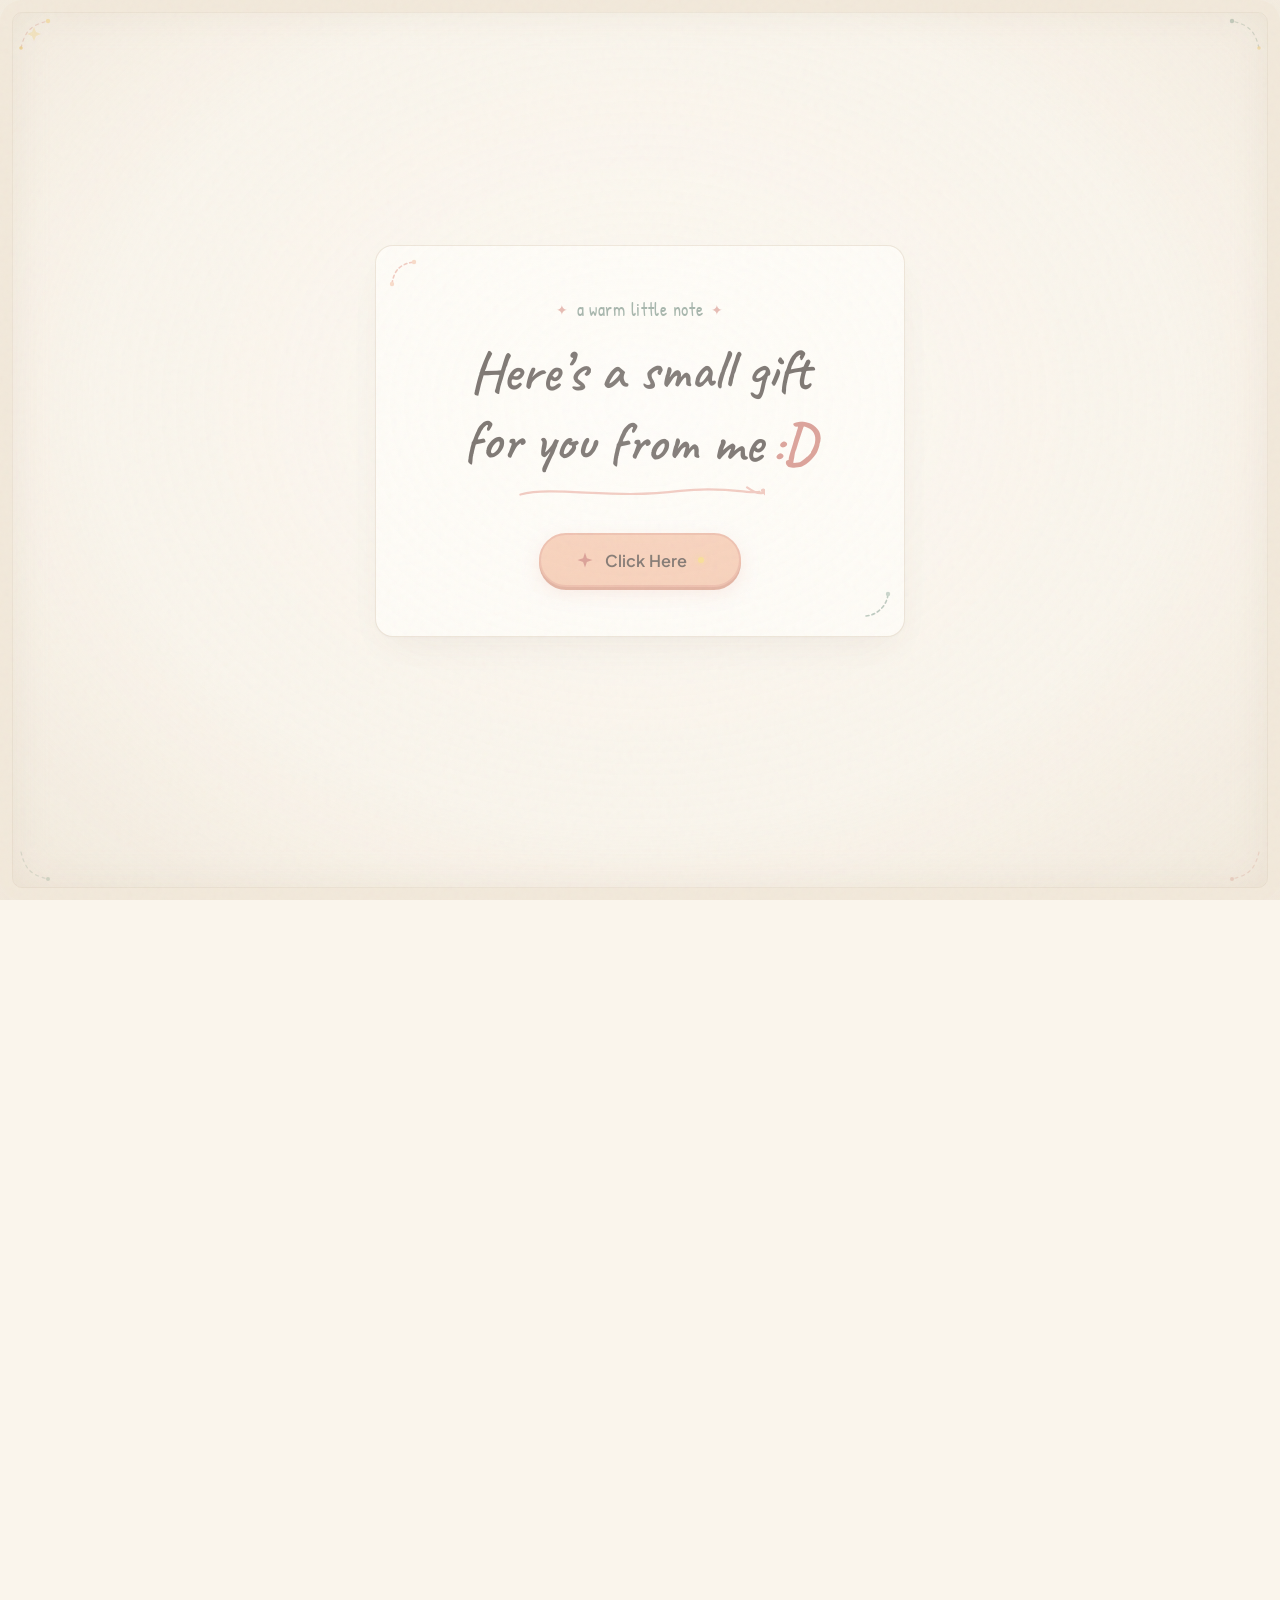
==== index.html @ c1be66c8 "Fixed bloom transform origins and SVG groups, enabled unblocked native scroll, initialized observers" ====
<!DOCTYPE html>
<html lang="en">
<head>
  <meta charset="UTF-8">
  <meta name="viewport" content="width=device-width, initial-scale=1.0, viewport-fit=cover">
  <meta http-equiv="Cache-Control" content="no-cache, no-store, must-revalidate">
  <meta http-equiv="Pragma" content="no-cache">
  <meta http-equiv="Expires" content="0">
  <title>A Small Gift For You :D</title>
  
  <!-- Curated Typography: Caveat (Handwritten Display), Patrick Hand (Sub-accents), Plus Jakarta Sans (UI) -->
  <link rel="preconnect" href="https://fonts.googleapis.com">
  <link rel="preconnect" href="https://fonts.gstatic.com" crossorigin>
  <link href="https://fonts.googleapis.com/css2?family=Caveat:wght@500;600;700&family=Patrick+Hand&family=Plus+Jakarta+Sans:wght@400;500;600;700&display=swap" rel="stylesheet">
  
  <link rel="stylesheet" href="style.css?v=20260816_fix1">
</head>
<body>

  <!-- Ambient Texture, Vignette & Handcrafted Border -->
  <div class="paper-grain-overlay" aria-hidden="true"></div>
  <div class="vignette-layer" aria-hidden="true"></div>
  <div class="deckle-border-frame" aria-hidden="true"></div>
  <div class="ambient-layer" id="ambientLayer" aria-hidden="true"></div>
  <div class="garden-ambient-glow" id="gardenGlow" aria-hidden="true"></div>

  <!-- Decorative Corner Stars & Leaves (Fixed Ambient Accents) -->
  <div class="ambient-corner-doodles" aria-hidden="true">
    <svg class="corner-doodle corner-tl" width="55" height="55" viewBox="0 0 55 55" fill="none">
      <path d="M5 32 C 9 15, 15 9, 32 5" stroke="#D4887C" stroke-width="1.2" stroke-linecap="round" stroke-dasharray="3 4" opacity="0.55"/>
      <circle cx="32" cy="5" r="2.2" fill="#F5CE62" opacity="0.75"/>
      <circle cx="5" cy="32" r="1.8" fill="#E8B838" opacity="0.75"/>
      <path d="M16 16 L18 11 L20 16 L25 18 L20 20 L18 25 L16 20 L11 18 Z" fill="#F5CE62" opacity="0.45"/>
    </svg>
    <svg class="corner-doodle corner-tr" width="55" height="55" viewBox="0 0 55 55" fill="none">
      <path d="M50 32 C 46 15, 40 9, 23 5" stroke="#7A9A8B" stroke-width="1.2" stroke-linecap="round" stroke-dasharray="3 4" opacity="0.55"/>
      <circle cx="23" cy="5" r="2.2" fill="#7A9A8B" opacity="0.75"/>
      <circle cx="50" cy="32" r="1.8" fill="#F5CE62" opacity="0.75"/>
    </svg>
    <svg class="corner-doodle corner-bl" width="55" height="55" viewBox="0 0 55 55" fill="none">
      <path d="M5 23 C 9 40, 15 46, 32 50" stroke="#7A9A8B" stroke-width="1.2" stroke-linecap="round" stroke-dasharray="3 4" opacity="0.45"/>
      <circle cx="32" cy="50" r="2" fill="#7A9A8B" opacity="0.55"/>
    </svg>
    <svg class="corner-doodle corner-br" width="55" height="55" viewBox="0 0 55 55" fill="none">
      <path d="M50 23 C 46 40, 40 46, 23 50" stroke="#D4887C" stroke-width="1.2" stroke-linecap="round" stroke-dasharray="3 4" opacity="0.45"/>
      <circle cx="23" cy="50" r="2" fill="#D4887C" opacity="0.55"/>
    </svg>
  </div>

  <!-- ======================================================================
       STAGE 01: OPENING NOTE CARD
       ====================================================================== -->
  <div class="opening-stage" id="openingStage">
    <div class="editorial-card-wrapper" id="cardWrapper">
      <div class="card-art-frame">
        
        <!-- Corner Accents on Card -->
        <div class="frame-corner-doodle top-left" aria-hidden="true">
          <svg width="40" height="40" viewBox="0 0 40 40" fill="none">
            <path d="M4 26 C 6 12, 12 6, 26 4" stroke="#E8A598" stroke-width="1.6" stroke-linecap="round" stroke-dasharray="3 3"/>
            <circle cx="26" cy="4" r="2.2" fill="#F4C2A5"/>
            <circle cx="4" cy="26" r="2.2" fill="#F4C2A5"/>
          </svg>
        </div>

        <div class="frame-corner-doodle bottom-right" aria-hidden="true">
          <svg width="38" height="38" viewBox="0 0 38 38" fill="none">
            <path d="M12 34 C 23 33, 33 24, 34 12" stroke="#8FA89B" stroke-width="1.6" stroke-linecap="round" stroke-dasharray="3 3"/>
            <circle cx="34" cy="12" r="2.2" fill="#A3BAAE"/>
          </svg>
        </div>

        <!-- Clean Opening Message -->
        <header class="message-container">
          <div class="whisper-tag">
            <span class="tag-leaf">✦</span>
            <span class="tag-text">a warm little note</span>
            <span class="tag-leaf">✦</span>
          </div>

          <h1 class="handwritten-title">
            <span class="line line-1">Here’s a small gift</span>
            <span class="line line-2">
              for you from me 
              <span class="emoticon-smile" title="smile">:D</span>
            </span>
          </h1>

          <div class="hand-drawn-swoosh" aria-hidden="true">
            <svg viewBox="0 0 280 24" class="swoosh-svg" fill="none">
              <path d="M6 14 C 45 4, 110 20, 185 10 C 235 4, 265 14, 274 11" stroke="#E8A598" stroke-width="2.5" stroke-linecap="round"/>
              <path d="M260 6 C 267 11, 273 14, 278 12" stroke="#E8A598" stroke-width="2.5" stroke-linecap="round"/>
              <path d="M276 11 C 274 8, 278 6, 280 8 C 282 6, 286 8, 284 11 C 282 13, 280 15, 280 15 Z" fill="#E8A598"/>
            </svg>
          </div>
        </header>

        <!-- Tactile "Click Here" Button -->
        <div class="action-wrapper">
          <button type="button" class="btn-handcrafted" id="giftButton" aria-label="Click Here to open the gift">
            <span class="btn-inner">
              <span class="btn-star-icon" aria-hidden="true">
                <svg width="18" height="18" viewBox="0 0 24 24" fill="currentColor">
                  <path d="M12 2 L14.5 9.5 L22 12 L14.5 14.5 L12 22 L9.5 14.5 L2 12 L9.5 9.5 Z"/>
                </svg>
              </span>
              <span class="btn-label">Click Here</span>
              <span class="btn-sparkle-dot" aria-hidden="true"></span>
            </span>
          </button>
        </div>

      </div>
    </div>
  </div>

  <!-- ======================================================================
       STAGE 02 & CONTINUOUS BIRTHDAY STORY (SCROLLABLE EXPERIENCE)
       ====================================================================== -->
  <main class="story-experience" id="storyExperience" aria-hidden="true">
    
    <!-- 1. FULL HAND-DRAWN BOTANICAL GARDEN BLOOM & CENTER MESSAGE -->
    <section class="story-section section-bloom" id="sectionBloom">
      
      <!-- Master Botanical Garden Canvas: 1200x850. Multi-layered depth, center completely protected -->
      <svg class="bloom-meadow-canvas" viewBox="0 0 1200 850" preserveAspectRatio="xMidYMax meet" fill="none" xmlns="http://www.w3.org/2000/svg">
        <defs>
          <!-- 1. Rose: Dusty Rose & Soft Coral (Multi-layered hand-drawn petals) -->
          <g id="flower-rose-blush">
            <path d="M-18 22 C -30 30, -34 44, -22 38 C -24 30, -20 25, -18 22 Z" fill="#6B887B" stroke="#2C221E" stroke-width="1.1"/>
            <path d="M18 22 C 30 30, 34 44, 22 38 C 24 30, 20 25, 18 22 Z" fill="#6B887B" stroke="#2C221E" stroke-width="1.1"/>
            <path d="M-10 -22 C -26 -30, -36 -14, -30 3 C -22 -6, -14 -16, -10 -22 Z" fill="#C87065" stroke="#2C221E" stroke-width="1.1"/>
            <path d="M10 -22 C 26 -30, 36 -14, 30 3 C 22 -6, 14 -16, 10 -22 Z" fill="#C0675D" stroke="#2C221E" stroke-width="1.1"/>
            <path d="M-14 -18 C -5 -28, 5 -28, 14 -18 C 5 -22, -5 -22, -14 -18 Z" fill="#DDA094" stroke="#2C221E" stroke-width="1"/>
            <path d="M-28 2 C -38 14, -25 30, -11 28 C -19 22, -24 12, -28 2 Z" fill="#D4867A" stroke="#2C221E" stroke-width="1.1"/>
            <path d="M28 2 C 38 14, 25 30, 11 28 C 19 22, 24 12, 28 2 Z" fill="#D4867A" stroke="#2C221E" stroke-width="1.1"/>
            <path d="M-18 22 C -10 32, 10 32, 18 22 C 10 26, -10 26, -18 22 Z" fill="#DE9488" stroke="#2C221E" stroke-width="1.1"/>
            <path d="M-20 -8 C -26 4, -16 17, -3 15 C -13 12, -17 3, -20 -8 Z" fill="#DE9185" stroke="#2C221E" stroke-width="1.1"/>
            <path d="M20 -8 C 26 4, 16 17, 3 15 C 13 12, 17 3, 20 -8 Z" fill="#E59E92" stroke="#2C221E" stroke-width="1.1"/>
            <path d="M-14 6 C -6 18, 6 18, 14 6 C 6 12, -6 12, -14 6 Z" fill="#F4BAAC" stroke="#2C221E" stroke-width="1"/>
            <path d="M-6 -4 C -8 -11, 6 -11, 5 -3 C 3 1, -3 1, -6 -4 Z" fill="#C0655B" stroke="#2C221E" stroke-width="1"/>
            <circle cx="0" cy="-2" r="3" fill="#F5CE62"/>
          </g>

          <!-- 2. Peach Rose Variant -->
          <g id="flower-rose-peach">
            <path d="M-15 18 C -25 25, -28 36, -18 32 Z" fill="#7A9A8B" stroke="#2C221E" stroke-width="1"/>
            <path d="M15 18 C 25 25, 28 36, 18 32 Z" fill="#7A9A8B" stroke="#2C221E" stroke-width="1"/>
            <path d="M-22 0 C -30 10, -20 22, -8 20 Z" fill="#F3BA9B" stroke="#2C221E" stroke-width="1.1"/>
            <path d="M22 0 C 30 10, 20 22, 8 20 Z" fill="#F3BA9B" stroke="#2C221E" stroke-width="1.1"/>
            <path d="M-14 16 C -8 24, 8 24, 14 16 Z" fill="#F7CCB2" stroke="#2C221E" stroke-width="1.1"/>
            <path d="M-12 -16 C -4 -24, 4 -24, 12 -16 Z" fill="#E89F88" stroke="#2C221E" stroke-width="1"/>
            <circle cx="0" cy="0" r="8" fill="#F5CE62" stroke="#2C221E" stroke-width="1"/>
            <circle cx="0" cy="0" r="5" fill="#E8B838"/>
          </g>

          <!-- 3. Daisy White (Cream petals with warm gold center) -->
          <g id="flower-daisy-white">
            <path d="M-3 0 C -6 -12, -7 -24, -2 -32 C 2 -33, 6 -23, 3 0 Z" fill="#FFFDF9" stroke="#382E2B" stroke-width="1.2"/>
            <path d="M-3 0 C -6 -12, -7 -24, -2 -32 C 2 -33, 6 -23, 3 0 Z" transform="rotate(30)" fill="#FFFDF9" stroke="#382E2B" stroke-width="1.2"/>
            <path d="M-3 0 C -6 -12, -7 -24, -2 -32 C 2 -33, 6 -23, 3 0 Z" transform="rotate(60)" fill="#FFFDF9" stroke="#382E2B" stroke-width="1.2"/>
            <path d="M-3 0 C -6 -12, -7 -24, -2 -32 C 2 -33, 6 -23, 3 0 Z" transform="rotate(90)" fill="#FFFDF9" stroke="#382E2B" stroke-width="1.2"/>
            <path d="M-3 0 C -6 -12, -7 -24, -2 -32 C 2 -33, 6 -23, 3 0 Z" transform="rotate(120)" fill="#FFFDF9" stroke="#382E2B" stroke-width="1.2"/>
            <path d="M-3 0 C -6 -12, -7 -24, -2 -32 C 2 -33, 6 -23, 3 0 Z" transform="rotate(150)" fill="#FFFDF9" stroke="#382E2B" stroke-width="1.2"/>
            <path d="M-3 0 C -6 -12, -7 -24, -2 -32 C 2 -33, 6 -23, 3 0 Z" transform="rotate(180)" fill="#FFFDF9" stroke="#382E2B" stroke-width="1.2"/>
            <path d="M-3 0 C -6 -12, -7 -24, -2 -32 C 2 -33, 6 -23, 3 0 Z" transform="rotate(210)" fill="#FFFDF9" stroke="#382E2B" stroke-width="1.2"/>
            <path d="M-3 0 C -6 -12, -7 -24, -2 -32 C 2 -33, 6 -23, 3 0 Z" transform="rotate(240)" fill="#FFFDF9" stroke="#382E2B" stroke-width="1.2"/>
            <path d="M-3 0 C -6 -12, -7 -24, -2 -32 C 2 -33, 6 -23, 3 0 Z" transform="rotate(270)" fill="#FFFDF9" stroke="#382E2B" stroke-width="1.2"/>
            <path d="M-3 0 C -6 -12, -7 -24, -2 -32 C 2 -33, 6 -23, 3 0 Z" transform="rotate(300)" fill="#FFFDF9" stroke="#382E2B" stroke-width="1.2"/>
            <path d="M-3 0 C -6 -12, -7 -24, -2 -32 C 2 -33, 6 -23, 3 0 Z" transform="rotate(330)" fill="#FFFDF9" stroke="#382E2B" stroke-width="1.2"/>
            <circle cx="0" cy="0" r="10" fill="#E8B838" stroke="#382E2B" stroke-width="1.2"/>
            <circle cx="0" cy="0" r="7" fill="#F5CE62"/>
          </g>

          <!-- 4. Buttercup Yellow Daisy -->
          <g id="flower-daisy-yellow">
            <path d="M-3 0 C -5 -10, -6 -20, -1 -28 C 2 -29, 5 -20, 2 0 Z" fill="#F5CE62" stroke="#2C221E" stroke-width="1.1"/>
            <path d="M-3 0 C -5 -10, -6 -20, -1 -28 C 2 -29, 5 -20, 2 0 Z" transform="rotate(45)" fill="#F5CE62" stroke="#2C221E" stroke-width="1.1"/>
            <path d="M-3 0 C -5 -10, -6 -20, -1 -28 C 2 -29, 5 -20, 2 0 Z" transform="rotate(90)" fill="#F5CE62" stroke="#2C221E" stroke-width="1.1"/>
            <path d="M-3 0 C -5 -10, -6 -20, -1 -28 C 2 -29, 5 -20, 2 0 Z" transform="rotate(135)" fill="#F5CE62" stroke="#2C221E" stroke-width="1.1"/>
            <path d="M-3 0 C -5 -10, -6 -20, -1 -28 C 2 -29, 5 -20, 2 0 Z" transform="rotate(180)" fill="#F5CE62" stroke="#2C221E" stroke-width="1.1"/>
            <path d="M-3 0 C -5 -10, -6 -20, -1 -28 C 2 -29, 5 -20, 2 0 Z" transform="rotate(225)" fill="#F5CE62" stroke="#2C221E" stroke-width="1.1"/>
            <path d="M-3 0 C -5 -10, -6 -20, -1 -28 C 2 -29, 5 -20, 2 0 Z" transform="rotate(270)" fill="#F5CE62" stroke="#2C221E" stroke-width="1.1"/>
            <path d="M-3 0 C -5 -10, -6 -20, -1 -28 C 2 -29, 5 -20, 2 0 Z" transform="rotate(315)" fill="#F5CE62" stroke="#2C221E" stroke-width="1.1"/>
            <circle cx="0" cy="0" r="8" fill="#D4887C" stroke="#2C221E" stroke-width="1.1"/>
            <circle cx="0" cy="0" r="5" fill="#C66B60"/>
          </g>

          <!-- 5. Blue Periwinkle / Forget-Me-Not (5 rounded soft blue petals) -->
          <g id="flower-periwinkle-blue">
            <circle cx="0" cy="-14" r="8" fill="#8DAEC7" stroke="#2C221E" stroke-width="1"/>
            <circle cx="13" cy="-4" r="8" fill="#8DAEC7" stroke="#2C221E" stroke-width="1"/>
            <circle cx="8" cy="12" r="8" fill="#A3BFD5" stroke="#2C221E" stroke-width="1"/>
            <circle cx="-8" cy="12" r="8" fill="#A3BFD5" stroke="#2C221E" stroke-width="1"/>
            <circle cx="-13" cy="-4" r="8" fill="#8DAEC7" stroke="#2C221E" stroke-width="1"/>
            <circle cx="0" cy="0" r="4.5" fill="#FFFDF9" stroke="#2C221E" stroke-width="0.8"/>
            <circle cx="0" cy="0" r="2.5" fill="#F5CE62"/>
          </g>

          <!-- 6. Lavender Flower Stalk -->
          <g id="flower-lavender-stalk">
            <path d="M0 0 Q -2 -60 0 -130" stroke="#5E7C6E" stroke-width="2" stroke-linecap="round" fill="none"/>
            <ellipse cx="-5" cy="-70" rx="3.5" ry="6" fill="#B8A2D8" stroke="#2C221E" stroke-width="0.8"/>
            <ellipse cx="5" cy="-80" rx="3.5" ry="6" fill="#B8A2D8" stroke="#2C221E" stroke-width="0.8"/>
            <ellipse cx="-5" cy="-92" rx="3.2" ry="5.5" fill="#C8B8E4" stroke="#2C221E" stroke-width="0.8"/>
            <ellipse cx="5" cy="-102" rx="3.2" ry="5.5" fill="#C8B8E4" stroke="#2C221E" stroke-width="0.8"/>
            <ellipse cx="-4" cy="-114" rx="3" ry="5" fill="#B8A2D8" stroke="#2C221E" stroke-width="0.8"/>
            <ellipse cx="4" cy="-122" rx="3" ry="5" fill="#C8B8E4" stroke="#2C221E" stroke-width="0.8"/>
            <ellipse cx="0" cy="-132" rx="2.5" ry="4.5" fill="#D9CEF0" stroke="#2C221E" stroke-width="0.8"/>
          </g>

          <!-- 7. Coral Wildflower (Dainty 5-petal) -->
          <g id="flower-coral-wild">
            <path d="M0 -12 C 4 -12, 6 -6, 0 0 C -6 -6, -4 -12, 0 -12 Z" fill="#DE8F83" stroke="#2C221E" stroke-width="0.9"/>
            <path d="M0 -12 C 4 -12, 6 -6, 0 0 C -6 -6, -4 -12, 0 -12 Z" transform="rotate(72)" fill="#DE8F83" stroke="#2C221E" stroke-width="0.9"/>
            <path d="M0 -12 C 4 -12, 6 -6, 0 0 C -6 -6, -4 -12, 0 -12 Z" transform="rotate(144)" fill="#DE8F83" stroke="#2C221E" stroke-width="0.9"/>
            <path d="M0 -12 C 4 -12, 6 -6, 0 0 C -6 -6, -4 -12, 0 -12 Z" transform="rotate(216)" fill="#DE8F83" stroke="#2C221E" stroke-width="0.9"/>
            <path d="M0 -12 C 4 -12, 6 -6, 0 0 C -6 -6, -4 -12, 0 -12 Z" transform="rotate(288)" fill="#DE8F83" stroke="#2C221E" stroke-width="0.9"/>
            <circle cx="0" cy="0" r="3" fill="#F5CE62"/>
          </g>

          <!-- 8. Tiny Floret Cluster -->
          <g id="flower-tiny-floret">
            <circle cx="-5" cy="-5" r="3" fill="#FFFDF9" stroke="#2C221E" stroke-width="0.7"/>
            <circle cx="5" cy="-5" r="3" fill="#FFFDF9" stroke="#2C221E" stroke-width="0.7"/>
            <circle cx="0" cy="4" r="3" fill="#FFFDF9" stroke="#2C221E" stroke-width="0.7"/>
            <circle cx="0" cy="-1" r="1.5" fill="#F5CE62"/>
          </g>

          <!-- 9. Delicate Foliage Sprig (Small, tasteful leaflets — NO giant leaves) -->
          <g id="leaf-fern-sprig">
            <path d="M0 0 Q -6 -40 0 -80" stroke="#5E7C6E" stroke-width="1.4" stroke-linecap="round" fill="none"/>
            <path d="M-2 -20 C -12 -24, -14 -32, -4 -30" fill="#7A9A8B" stroke="#2C221E" stroke-width="0.8"/>
            <path d="M2 -28 C 12 -32, 14 -40, 4 -38" fill="#7A9A8B" stroke="#2C221E" stroke-width="0.8"/>
            <path d="M-2 -42 C -10 -46, -12 -54, -3 -51" fill="#8DA89A" stroke="#2C221E" stroke-width="0.8"/>
            <path d="M2 -50 C 10 -54, 12 -62, 3 -59" fill="#8DA89A" stroke="#2C221E" stroke-width="0.8"/>
            <path d="M0 -70 C -4 -76, 4 -76, 0 -80 Z" fill="#6B887B" stroke="#2C221E" stroke-width="0.8"/>
          </g>

          <!-- 10. Delicate Eucalyptus Leaves -->
          <g id="leaf-eucalyptus">
            <path d="M0 0 Q 4 -30 0 -60" stroke="#5E7C6E" stroke-width="1.3" stroke-linecap="round" fill="none"/>
            <circle cx="-6" cy="-20" r="5.5" fill="#8DA89A" stroke="#2C221E" stroke-width="0.8"/>
            <circle cx="6" cy="-35" r="5.5" fill="#7A9A8B" stroke="#2C221E" stroke-width="0.8"/>
            <circle cx="-5" cy="-48" r="4.5" fill="#8DA89A" stroke="#2C221E" stroke-width="0.8"/>
            <circle cx="0" cy="-60" r="3.5" fill="#7A9A8B" stroke="#2C221E" stroke-width="0.8"/>
          </g>

          <!-- 11. Small Tapered Botanical Leaf -->
          <g id="leaf-tapered">
            <path d="M0 0 C -8 -15, -12 -35, -2 -48 C 8 -35, 2 -15, 0 0 Z" fill="#7A9A8B" stroke="#2C221E" stroke-width="0.9"/>
            <path d="M0 0 Q -1 -25 0 -45" stroke="#2C221E" stroke-width="0.6" fill="none"/>
          </g>

          <!-- 12. Fauna: Hand-drawn Butterfly -->
          <g id="fauna-butterfly">
            <path d="M0 0 C -10 -10, -15 -2, -8 8 C -2 12, 0 5, 0 0 Z" fill="#F3BA9B" stroke="#2C221E" stroke-width="0.9"/>
            <path d="M0 0 C 10 -10, 15 -2, 8 8 C 2 12, 0 5, 0 0 Z" fill="#F7CCB2" stroke="#2C221E" stroke-width="0.9"/>
            <circle cx="0" cy="2" r="1.5" fill="#2C221E"/>
          </g>

          <!-- 13. Fauna: Tiny Bumblebee -->
          <g id="fauna-bee">
            <!-- Translucent wings -->
            <ellipse cx="-4" cy="-4" rx="4" ry="2.5" transform="rotate(-30 -4 -4)" fill="#FFFDF9" opacity="0.75" stroke="#2C221E" stroke-width="0.6"/>
            <ellipse cx="4" cy="-4" rx="4" ry="2.5" transform="rotate(30 4 -4)" fill="#FFFDF9" opacity="0.75" stroke="#2C221E" stroke-width="0.6"/>
            <!-- Body -->
            <ellipse cx="0" cy="0" rx="5" ry="3.8" fill="#F5CE62" stroke="#2C221E" stroke-width="0.8"/>
            <path d="M-2 -3.5 L-2 3.5 M1 -3.5 L1 3.5" stroke="#2C221E" stroke-width="1.2"/>
            <circle cx="4" cy="0" r="1.5" fill="#2C221E"/>
          </g>
        </defs>

        <!-- ================================================================
             BACKGROUND BOTANICAL LAYER (Soft, delicate, atmospheric depth)
             ================================================================ -->
        <g class="bloom-layer layer-bg">
          <!-- Soft Earth Horizon Mound -->
          <path class="ground-contour-back" d="M0 850 Q 300 785 600 795 T 1200 850 L 1200 850 L 0 850 Z" fill="#EDE4D4" opacity="0.5"/>
          <path class="ground-contour-line" d="M0 815 Q 350 780 600 790 T 1200 820" stroke="#8DA89A" stroke-width="1.2" stroke-dasharray="3 5" opacity="0.45"/>

          <!-- Faint background stems & sprigs climbing flanks -->
          <path class="bg-stem bg-stem-1" d="M60 850 Q 40 700 70 540" stroke="#8DA89A" stroke-width="1.6" stroke-linecap="round" opacity="0.4"/>
          <path class="bg-stem bg-stem-2" d="M1140 850 Q 1160 700 1130 540" stroke="#8DA89A" stroke-width="1.6" stroke-linecap="round" opacity="0.4"/>
          <g class="bg-botanical-el bg-f1" transform="translate(50, 600) rotate(-25) scale(0.9)" opacity="0.45">
            <use href="#leaf-fern-sprig"/>
          </g>
          <g class="bg-botanical-el bg-f2" transform="translate(1150, 600) rotate(25) scale(0.9)" opacity="0.45">
            <use href="#leaf-fern-sprig"/>
          </g>
          
          <!-- Background soft lavender stalks -->
          <g class="bg-botanical-el bg-lav1" transform="translate(90, 670) rotate(-18) scale(0.85)" opacity="0.55">
            <use href="#flower-lavender-stalk"/>
          </g>
          <g class="bg-botanical-el bg-lav2" transform="translate(1110, 670) rotate(18) scale(0.85)" opacity="0.55">
            <use href="#flower-lavender-stalk"/>
          </g>
          <g class="bg-botanical-el bg-peri1" transform="translate(130, 580) rotate(15) scale(0.7)" opacity="0.6">
            <use href="#flower-periwinkle-blue"/>
          </g>
          <g class="bg-botanical-el bg-peri2" transform="translate(1070, 580) rotate(-15) scale(0.7)" opacity="0.6">
            <use href="#flower-periwinkle-blue"/>
          </g>
        </g>

        <!-- ================================================================
             MIDGROUND STEMS LAYER (Organic upward growth paths)
             ================================================================ -->
        <g class="bloom-layer layer-stems">
          <!-- Left side arch stems -->
          <path class="grow-stem stem-l1" d="M150 850 Q 120 730 140 600" stroke="#5E7C6E" stroke-width="2.6" stroke-linecap="round"/>
          <path class="grow-stem stem-l2" d="M260 850 Q 230 730 250 620" stroke="#5E7C6E" stroke-width="2.8" stroke-linecap="round"/>
          <path class="grow-stem stem-l3" d="M380 850 Q 360 750 370 660" stroke="#5E7C6E" stroke-width="2.5" stroke-linecap="round"/>

          <!-- Center lower meadow stems -->
          <path class="grow-stem stem-c1" d="M490 850 Q 480 770 480 700" stroke="#5E7C6E" stroke-width="2.4" stroke-linecap="round"/>
          <path class="grow-stem stem-c2" d="M600 850 Q 598 760 600 680" stroke="#5E7C6E" stroke-width="3.2" stroke-linecap="round"/>
          <path class="grow-stem stem-c3" d="M710 850 Q 720 770 720 700" stroke="#5E7C6E" stroke-width="2.4" stroke-linecap="round"/>

          <!-- Right side arch stems -->
          <path class="grow-stem stem-r1" d="M820 850 Q 840 750 830 660" stroke="#5E7C6E" stroke-width="2.5" stroke-linecap="round"/>
          <path class="grow-stem stem-r2" d="M940 850 Q 970 730 950 620" stroke="#5E7C6E" stroke-width="2.8" stroke-linecap="round"/>
          <path class="grow-stem stem-r3" d="M1050 850 Q 1080 730 1060 600" stroke="#5E7C6E" stroke-width="2.6" stroke-linecap="round"/>
        </g>

        <!-- ================================================================
             DELICATE FOLIAGE LAYER (Small tasteful leaves unfolding along stems)
             ================================================================ -->
        <g class="bloom-layer layer-leaves">
          <!-- Left side foliage -->
          <g class="bloom-el leaf-l1" transform="translate(135, 740) rotate(-30) scale(0.8)"><use href="#leaf-tapered"/></g>
          <g class="bloom-el leaf-l2" transform="translate(160, 660) rotate(15) scale(0.85)"><use href="#leaf-eucalyptus"/></g>
          <g class="bloom-el leaf-l3" transform="translate(245, 730) rotate(-20) scale(0.75)"><use href="#leaf-tapered"/></g>
          <g class="bloom-el leaf-l4" transform="translate(280, 680) rotate(22) scale(0.7)"><use href="#leaf-fern-sprig"/></g>
          <g class="bloom-el leaf-l5" transform="translate(365, 750) rotate(-15) scale(0.7)"><use href="#leaf-tapered"/></g>

          <!-- Center meadow foliage -->
          <g class="bloom-el leaf-c1" transform="translate(485, 760) rotate(-10) scale(0.65)"><use href="#leaf-tapered"/></g>
          <g class="bloom-el leaf-c2" transform="translate(590, 760) rotate(-18) scale(0.65)"><use href="#leaf-tapered"/></g>
          <g class="bloom-el leaf-c3" transform="translate(610, 740) rotate(18) scale(0.65)"><use href="#leaf-tapered"/></g>
          <g class="bloom-el leaf-c4" transform="translate(715, 760) rotate(12) scale(0.65)"><use href="#leaf-tapered"/></g>

          <!-- Right side foliage -->
          <g class="bloom-el leaf-r1" transform="translate(835, 750) rotate(15) scale(0.7)"><use href="#leaf-tapered"/></g>
          <g class="bloom-el leaf-r2" transform="translate(920, 680) rotate(-22) scale(0.7)"><use href="#leaf-fern-sprig"/></g>
          <g class="bloom-el leaf-r3" transform="translate(955, 730) rotate(20) scale(0.75)"><use href="#leaf-tapered"/></g>
          <g class="bloom-el leaf-r4" transform="translate(1040, 660) rotate(-15) scale(0.85)"><use href="#leaf-eucalyptus"/></g>
          <g class="bloom-el leaf-r5" transform="translate(1065, 740) rotate(30) scale(0.8)"><use href="#leaf-tapered"/></g>
        </g>

        <!-- ================================================================
             SMALL WILDFLOWERS & BUDS LAYER (Early bloomers)
             ================================================================ -->
        <g class="bloom-layer layer-early-flowers">
          <!-- Left side early blooms -->
          <g class="bloom-el early-1" transform="translate(140, 600) rotate(-12) scale(0.85)"><use href="#flower-periwinkle-blue"/></g>
          <g class="bloom-el early-2" transform="translate(210, 670) rotate(18) scale(0.9)"><use href="#flower-coral-wild"/></g>
          <g class="bloom-el early-3" transform="translate(175, 635) scale(0.95)"><use href="#flower-tiny-floret"/></g>
          <g class="bloom-el early-4" transform="translate(320, 700) rotate(-10) scale(0.85)"><use href="#flower-coral-wild"/></g>

          <!-- Center lower wildflowers -->
          <g class="bloom-el early-5" transform="translate(430, 760) rotate(8) scale(0.8)"><use href="#flower-periwinkle-blue"/></g>
          <g class="bloom-el early-6" transform="translate(530, 740) rotate(-5) scale(0.85)"><use href="#flower-coral-wild"/></g>
          <g class="bloom-el early-7" transform="translate(600, 775) scale(0.9)"><use href="#flower-tiny-floret"/></g>
          <g class="bloom-el early-8" transform="translate(670, 740) rotate(6) scale(0.85)"><use href="#flower-coral-wild"/></g>
          <g class="bloom-el early-9" transform="translate(770, 760) rotate(-8) scale(0.8)"><use href="#flower-periwinkle-blue"/></g>

          <!-- Right side early blooms -->
          <g class="bloom-el early-10" transform="translate(880, 700) rotate(10) scale(0.85)"><use href="#flower-coral-wild"/></g>
          <g class="bloom-el early-11" transform="translate(1025, 635) scale(0.95)"><use href="#flower-tiny-floret"/></g>
          <g class="bloom-el early-12" transform="translate(990, 670) rotate(-18) scale(0.9)"><use href="#flower-coral-wild"/></g>
          <g class="bloom-el early-13" transform="translate(1060, 600) rotate(12) scale(0.85)"><use href="#flower-periwinkle-blue"/></g>
        </g>

        <!-- ================================================================
             MIDGROUND FLOWERS LAYER (Daisies, yellow buttercups, lavender)
             ================================================================ -->
        <g class="bloom-layer layer-mid-flowers">
          <!-- Left side mid flowers -->
          <g class="bloom-el mid-fl-1" transform="translate(100, 640) rotate(-20) scale(0.85)">
            <use href="#flower-daisy-yellow"/>
          </g>
          <g class="bloom-el mid-fl-2" transform="translate(250, 620) rotate(-12) scale(0.9)">
            <use href="#flower-daisy-white"/>
          </g>
          <g class="bloom-el mid-fl-3" transform="translate(190, 760) rotate(-15) scale(0.9)">
            <use href="#flower-lavender-stalk"/>
          </g>
          <g class="bloom-el mid-fl-4" transform="translate(370, 660) rotate(15) scale(0.88)">
            <use href="#flower-rose-peach"/>
          </g>

          <!-- Center lower meadow blooms -->
          <g class="bloom-el mid-fl-5" transform="translate(480, 695) rotate(5) scale(0.8)">
            <use href="#flower-daisy-white"/>
          </g>
          <g class="bloom-el mid-fl-6" transform="translate(720, 695) rotate(-5) scale(0.8)">
            <use href="#flower-daisy-white"/>
          </g>

          <!-- Right side mid flowers -->
          <g class="bloom-el mid-fl-7" transform="translate(830, 660) rotate(-15) scale(0.88)">
            <use href="#flower-rose-peach"/>
          </g>
          <g class="bloom-el mid-fl-8" transform="translate(1010, 760) rotate(15) scale(0.9)">
            <use href="#flower-lavender-stalk"/>
          </g>
          <g class="bloom-el mid-fl-9" transform="translate(950, 620) rotate(12) scale(0.9)">
            <use href="#flower-daisy-white"/>
          </g>
          <g class="bloom-el mid-fl-10" transform="translate(1100, 640) rotate(20) scale(0.85)">
            <use href="#flower-daisy-yellow"/>
          </g>
        </g>

        <!-- ================================================================
             FOREGROUND HERO FLOWERS (Large roses & hero daisies framing corners)
             ================================================================ -->
        <g class="bloom-layer layer-hero-flowers">
          <!-- Left prominent hero cluster -->
          <g class="bloom-el hero-fl-1" transform="translate(180, 690) rotate(-24) scale(1.05)">
            <use href="#flower-rose-blush"/>
          </g>
          <g class="bloom-el hero-fl-2" transform="translate(290, 710) rotate(8) scale(1.0)">
            <use href="#flower-daisy-white"/>
          </g>

          <!-- Center anchor rose (low, sitting nicely at base) -->
          <g class="bloom-el hero-fl-center" transform="translate(600, 680) scale(0.95)">
            <use href="#flower-rose-blush"/>
          </g>

          <!-- Right prominent hero cluster -->
          <g class="bloom-el hero-fl-3" transform="translate(910, 710) rotate(-8) scale(1.0)">
            <use href="#flower-daisy-white"/>
          </g>
          <g class="bloom-el hero-fl-4" transform="translate(1020, 690) rotate(24) scale(1.05)">
            <use href="#flower-rose-blush"/>
          </g>
        </g>

        <!-- ================================================================
             BOTANICAL FAUNA & SPARKLES LAYER (Butterflies, Bees, Golden Sparkles)
             ================================================================ -->
        <g class="bloom-layer layer-fauna-sparkles">
          <!-- Fluttering Butterflies -->
          <g class="bloom-el fauna-butterfly-left" transform="translate(220, 540) rotate(-15) scale(1.1)">
            <use href="#fauna-butterfly"/>
          </g>
          <g class="bloom-el fauna-butterfly-right" transform="translate(980, 540) rotate(20) scale(1.05)">
            <use href="#fauna-butterfly"/>
          </g>

          <!-- Tiny Bees near flower nectar -->
          <g class="bloom-el fauna-bee-1" transform="translate(340, 630) rotate(10) scale(1.0)">
            <use href="#fauna-bee"/>
          </g>
          <g class="bloom-el fauna-bee-2" transform="translate(860, 630) rotate(-15) scale(1.0)">
            <use href="#fauna-bee"/>
          </g>

          <!-- Golden Subtle Sparkles -->
          <path class="bloom-el spk-1" d="M420 580 L422 572 L430 570 L422 568 L420 560 L418 568 L410 570 L418 572 Z" fill="#F5CE62" opacity="0.85"/>
          <path class="bloom-el spk-2" d="M780 580 L782 572 L790 570 L782 568 L780 560 L778 568 L770 570 L778 572 Z" fill="#F5CE62" opacity="0.85"/>
          <path class="bloom-el spk-3" d="M600 550 L601.5 543 L608 541 L601.5 539 L600 532 L598.5 539 L592 541 L598.5 543 Z" fill="#E8B838" opacity="0.75"/>
          <path class="bloom-el spk-4" d="M260 580 L261.5 574 L267 572 L261.5 570 L260 564 L258.5 570 L253 572 L258.5 574 Z" fill="#F5CE62" opacity="0.7"/>
          <path class="bloom-el spk-5" d="M940 580 L941.5 574 L947 572 L941.5 570 L940 564 L938.5 570 L933 572 L938.5 574 Z" fill="#F5CE62" opacity="0.7"/>
        </g>
      </svg>

      <!-- Centerpiece Text — perfectly framed in the clear upper-center zone -->
      <div class="bloom-center-message" id="bloomCenterMessage">
        <h2 class="bloom-headline">
          <span class="text-line-1">That’s how the world bloomed</span>
          <span class="text-line-2">when you were born.</span>
        </h2>
        
        <div class="calligraphic-flourish" aria-hidden="true">
          <svg viewBox="0 0 260 20" class="flourish-svg" fill="none">
            <path d="M10 10 C 65 2, 120 18, 130 10 C 140 2, 195 18, 250 10" stroke="#D4887C" stroke-width="1.6" stroke-linecap="round"/>
            <circle cx="130" cy="10" r="3.2" fill="#E8B838"/>
            <circle cx="35" cy="8" r="1.8" fill="#7A9A8B"/>
            <circle cx="225" cy="12" r="1.8" fill="#7A9A8B"/>
          </svg>
        </div>
      </div>

    </section>

    <!-- 2. BIG HEARTFELT BIRTHDAY MESSAGE (The Emotional Centerpiece) -->
    <section class="story-section section-heartfelt" id="sectionHeartfelt">
      <div class="heartfelt-inner scroll-reveal">
        <div class="botanical-accent-top" aria-hidden="true">
          <svg width="140" height="26" viewBox="0 0 140 26" fill="none">
            <path d="M10 13 C 35 6, 60 20, 70 13 C 80 6, 105 20, 130 13" stroke="#D4887C" stroke-width="1.6" stroke-linecap="round"/>
            <circle cx="70" cy="13" r="3.2" fill="#E8B838"/>
            <circle cx="25" cy="10" r="2.2" fill="#7A9A8B"/>
            <circle cx="115" cy="16" r="2.2" fill="#7A9A8B"/>
          </svg>
        </div>

        <p class="heartfelt-text-main">
          I hope this year brings you more happiness, more peaceful days, and so many little moments that make you smile.
        </p>
        
        <p class="heartfelt-text-sub">
          You deserve a birthday filled with good things, and I truly hope the days ahead are kind to you.
        </p>

        <div class="botanical-accent-bottom" aria-hidden="true">
          <svg width="140" height="26" viewBox="0 0 140 26" fill="none">
            <path d="M10 13 C 35 20, 60 6, 70 13 C 80 20, 105 6, 130 13" stroke="#D4887C" stroke-width="1.6" stroke-linecap="round"/>
            <circle cx="70" cy="13" r="3.2" fill="#E8B838"/>
            <circle cx="25" cy="16" r="2.2" fill="#7A9A8B"/>
            <circle cx="115" cy="10" r="2.2" fill="#7A9A8B"/>
          </svg>
        </div>
      </div>
    </section>

    <!-- Subtle botanical separator -->
    <div class="section-divider" aria-hidden="true">
      <svg width="90" height="32" viewBox="0 0 90 32" fill="none">
        <path d="M8 16 C 24 8, 38 24, 45 16 C 52 8, 66 24, 82 16" stroke="#D4887C" stroke-width="1.3" stroke-linecap="round" opacity="0.55"/>
        <circle cx="45" cy="16" r="2.8" fill="#F5CE62" opacity="0.8"/>
        <path d="M38 16 C 34 10, 26 13, 30 18" stroke="#7A9A8B" stroke-width="1" stroke-linecap="round" opacity="0.5"/>
        <path d="M52 16 C 56 10, 64 13, 60 18" stroke="#7A9A8B" stroke-width="1" stroke-linecap="round" opacity="0.5"/>
      </svg>
    </div>

    <!-- 3. CAT 1 — FUNNY / NONCHALANT -->
    <section class="story-section section-moment" id="moment1">
      <div class="moment-inner scroll-reveal">
        <h3 class="moment-wish">I hope you have a really lovely birthday.</h3>
        <div class="moment-media-wrap timed-cat-reveal">
          <img src="assets/cats/cat1_stare.gif?t=2026081601" alt="Cat staring nonchalantly" class="meme-gif" loading="eager" decoding="async">
        </div>
      </div>
    </section>

    <!-- 4. CAT 2 — CALM / MATURE / SOFT -->
    <section class="story-section section-moment" id="moment2">
      <div class="moment-inner scroll-reveal">
        <h3 class="moment-wish">Hope today gives you plenty of little reasons to smile.</h3>
        <div class="moment-media-wrap timed-cat-reveal">
          <img src="assets/cats/cat2_leaf.gif?t=2026081602" alt="Calm cat with leaf" class="meme-gif" loading="eager" decoding="async">
        </div>
      </div>
    </section>

    <!-- 5. CAT 3 — HUG -->
    <section class="story-section section-moment" id="moment3">
      <div class="moment-inner scroll-reveal">
        <h3 class="moment-wish text-hug">Sending you a little birthday hug from afar.</h3>
        <div class="moment-media-wrap timed-cat-reveal">
          <img src="assets/cats/cat3_hug.gif?t=2026081602" alt="Cats hugging" class="meme-gif" loading="eager" decoding="async">
        </div>
      </div>
    </section>

    <!-- 6. CAT 4 — FINAL COMFORT (Cat Pat) -->
    <section class="story-section section-moment" id="moment4">
      <div class="moment-inner scroll-reveal">
        <h3 class="moment-wish">And I hope the year ahead is kind to you.</h3>
        <div class="moment-media-wrap timed-cat-reveal">
          <img src="assets/cats/cat4_pat.gif?t=2026081605" alt="Cat being patted gently on head" class="meme-gif" loading="eager" decoding="async">
        </div>
      </div>
    </section>

    <!-- 7. FINAL ENDING -->
    <section class="story-section section-finale" id="sectionFinale">
      <div class="finale-inner scroll-reveal">
        <div class="finale-botanical" aria-hidden="true">
          <svg width="70" height="24" viewBox="0 0 70 24" fill="none">
            <path d="M5 12 C 18 5, 30 19, 35 12 C 40 5, 52 19, 65 12" stroke="#D4887C" stroke-width="1.3" stroke-linecap="round" opacity="0.45"/>
            <circle cx="35" cy="12" r="2.2" fill="#E8B838" opacity="0.6"/>
          </svg>
        </div>
        <h2 class="finale-title">Happy birthday :D</h2>
        <p class="finale-sub">Hope you have a really good one.</p>
      </div>
    </section>

  </main>

  <!-- Particle Burst Layer -->
  <div class="burst-layer" id="burstLayer" aria-hidden="true"></div>

  <script src="app.js?v=20260816_fix1"></script>
</body>
</html>
---- style.css ----
/* ==========================================================================
   MASTER BOTANICAL BIRTHDAY EXPERIENCE — VINTAGE ILLUSTRATION GARDEN
   Warm cream paper · Hand-drawn blooming garden · Sincere handwritten notes · Playful cats
   ========================================================================== */

:root {
  /* Curated Organic Botanical Palette */
  --bg-paper: #FAF5EC;
  --bg-paper-dark: #F2E9DB;
  --bg-card: #FFFDF9;

  --ink-primary: #2C221E;
  --ink-deep: #1E1613;
  --ink-soft: #5C4D46;
  --ink-muted: #8E7C74;

  --color-dusty-rose: #D4887C;
  --color-deep-rose: #C66B60;
  --color-soft-peach: #F3BA9B;
  --color-peach-light: #F7CCB2;

  --color-sage: #7A9A8B;
  --color-sage-soft: #8DA89A;
  --color-sage-dark: #5E7C6E;

  --color-butter-yellow: #F5CE62;
  --color-warm-gold: #E8B838;

  --color-lavender: #B8A2D8;
  --color-lavender-soft: #C8B8E4;

  --color-soft-blue: #8DAEC7;

  /* Typography */
  --font-handwritten: 'Caveat', 'Patrick Hand', cursive;
  --font-hand-sub: 'Patrick Hand', cursive;
  --font-ui: 'Plus Jakarta Sans', -apple-system, BlinkMacSystemFont, 'Segoe UI', Roboto, sans-serif;

  /* Organic Easing */
  --ease-organic: cubic-bezier(0.44, 0.05, 0.55, 0.95);
  --ease-soft-out: cubic-bezier(0.22, 1, 0.36, 1);
  --ease-bounce: cubic-bezier(0.34, 1.45, 0.64, 1);
}

/* Base Reset */
*, *::before, *::after {
  box-sizing: border-box;
  margin: 0;
  padding: 0;
  -webkit-font-smoothing: antialiased;
  -moz-osx-font-smoothing: grayscale;
}

html {
  background-color: var(--bg-paper);
  scroll-behavior: smooth;
  overflow-x: hidden;
  overflow-y: auto;
}

body {
  width: 100%;
  min-height: 100vh;
  overflow-x: hidden;
  overflow-y: auto;
  background-color: var(--bg-paper);
  color: var(--ink-primary);
  font-family: var(--font-ui);
  user-select: none;
  -webkit-user-select: none;
}

/* ==========================================================================
   PAPER TEXTURE, VIGNETTE & HANDCRAFTED DECKLE BORDER
   ========================================================================== */

.paper-grain-overlay {
  position: fixed;
  inset: 0;
  width: 100%;
  height: 100%;
  pointer-events: none;
  z-index: 100;
  opacity: 0.038;
  background-image: url("data:image/svg+xml,%3Csvg viewBox='0 0 200 200' xmlns='http://www.w3.org/2000/svg'%3E%3Cfilter id='noiseFilter'%3E%3CfeTurbulence type='fractalNoise' baseFrequency='0.8' numOctaves='3' stitchTiles='stitch'/%3E%3C/filter%3E%3Crect width='100%25' height='100%25' filter='url(%23noiseFilter)'/%3E%3C/svg%3E");
  mix-blend-mode: multiply;
}

.deckle-border-frame {
  position: fixed;
  inset: 12px;
  pointer-events: none;
  z-index: 95;
  border-radius: 10px;
  border: 1px solid rgba(210, 195, 175, 0.32);
  box-shadow: 
    inset 0 0 35px rgba(220, 205, 185, 0.3),
    0 0 0 12px var(--bg-paper-dark);
}

.vignette-layer {
  position: fixed;
  inset: 0;
  pointer-events: none;
  z-index: 90;
  background: radial-gradient(
    ellipse at 50% 45%,
    rgba(255, 253, 249, 0.45) 0%,
    rgba(250, 245, 236, 0.3) 60%,
    rgba(235, 224, 208, 0.55) 100%
  );
}

.garden-ambient-glow {
  position: fixed;
  inset: 0;
  pointer-events: none;
  z-index: 4;
  opacity: 0;
  background: radial-gradient(
    circle at 50% 72%,
    rgba(245, 206, 98, 0.12) 0%,
    rgba(243, 186, 155, 0.14) 30%,
    rgba(122, 154, 139, 0.08) 65%,
    transparent 100%
  );
  transition: opacity 2.5s ease-in-out;
}

body.bloomed .garden-ambient-glow {
  opacity: 1;
}

/* Ambient Corner Doodles */
.ambient-corner-doodles {
  position: fixed;
  inset: 0;
  pointer-events: none;
  z-index: 85;
}

.corner-doodle {
  position: absolute;
  pointer-events: none;
}
.corner-tl { top: 16px; left: 16px; }
.corner-tr { top: 16px; right: 16px; }
.corner-bl { bottom: 16px; left: 16px; }
.corner-br { bottom: 16px; right: 16px; }

/* Ambient Floating Petals Layer */
.ambient-layer {
  position: fixed;
  inset: 0;
  pointer-events: none;
  z-index: 35;
  overflow: hidden;
}

.ambient-petal {
  position: absolute;
  pointer-events: none;
  will-change: transform;
}

/* ==========================================================================
   STAGE 01: OPENING NOTE CARD
   ========================================================================== */

.opening-stage {
  position: fixed;
  inset: 0;
  display: flex;
  align-items: center;
  justify-content: center;
  z-index: 50;
  background-color: var(--bg-paper);
  transition: opacity 0.65s ease, transform 0.75s var(--ease-soft-out);
}

.opening-stage.fading-away {
  opacity: 0;
  transform: translateY(-24px) scale(0.96);
  pointer-events: none;
}

.editorial-card-wrapper {
  position: relative;
  max-width: 530px;
  width: 90%;
  margin-top: -2vh;
}

.card-art-frame {
  position: relative;
  background: var(--bg-card);
  padding: 3.2rem 2.6rem 3rem;
  border-radius: 18px;
  border: 1px solid rgba(220, 205, 185, 0.7);
  box-shadow: 
    0 1px 3px rgba(60, 45, 35, 0.02),
    0 12px 32px -8px rgba(90, 70, 55, 0.07),
    0 24px 50px -16px rgba(110, 85, 70, 0.05);
  text-align: center;
}

.frame-corner-doodle {
  position: absolute;
  pointer-events: none;
  opacity: 0.85;
}
.frame-corner-doodle.top-left { top: 12px; left: 12px; }
.frame-corner-doodle.bottom-right { bottom: 12px; right: 12px; }

.whisper-tag {
  display: inline-flex;
  align-items: center;
  gap: 0.5rem;
  margin-bottom: 1.15rem;
  font-family: var(--font-hand-sub);
  font-size: 1.1rem;
  color: var(--color-sage-dark);
  letter-spacing: 0.04em;
  opacity: 0.9;
}
.tag-leaf {
  color: var(--color-dusty-rose);
  font-size: 0.85rem;
}

.handwritten-title {
  font-family: var(--font-handwritten);
  font-weight: 600;
  font-size: clamp(2.3rem, 4.6vw, 3.5rem);
  line-height: 1.16;
  color: var(--ink-primary);
  display: flex;
  flex-direction: column;
  align-items: center;
  gap: 0.35rem;
  margin-bottom: 0.45rem;
}

.handwritten-title .line-1 {
  display: inline-block;
  transform: rotate(-0.6deg);
}

.handwritten-title .line-2 {
  display: inline-flex;
  align-items: baseline;
  gap: 0.4rem;
  transform: rotate(0.6deg);
}

.emoticon-smile {
  display: inline-block;
  font-family: var(--font-handwritten);
  font-weight: 700;
  color: var(--color-deep-rose);
  transform: rotate(-2deg);
  margin-left: 0.15rem;
  transition: transform 0.3s var(--ease-bounce);
}

.editorial-card-wrapper:hover .emoticon-smile {
  transform: rotate(12deg) scale(1.1);
}

.hand-drawn-swoosh {
  width: 100%;
  max-width: 250px;
  margin: 0.35rem auto 1.6rem;
  opacity: 0.9;
}
.swoosh-svg {
  width: 100%;
  height: auto;
}

/* Tactile "Click Here" Button */
.action-wrapper {
  display: flex;
  justify-content: center;
}

.btn-handcrafted {
  position: relative;
  display: inline-flex;
  align-items: center;
  justify-content: center;
  padding: 0;
  background: transparent;
  border: none;
  outline: none;
  cursor: pointer;
  -webkit-tap-highlight-color: transparent;
  font-family: var(--font-ui);
}

.btn-inner {
  position: relative;
  z-index: 2;
  display: inline-flex;
  align-items: center;
  gap: 0.65rem;
  padding: 0.92rem 2.2rem;
  background-color: var(--color-soft-peach);
  color: #3D2D26;
  font-size: 1.02rem;
  font-weight: 600;
  letter-spacing: 0.01em;
  border-radius: 999px;
  border: 2px solid #E59F87;
  box-shadow: 
    0 3px 0 #D48C74,
    0 6px 18px rgba(222, 143, 131, 0.25);
  transition: 
    transform 0.22s var(--ease-bounce), 
    background-color 0.2s ease, 
    box-shadow 0.2s ease;
  will-change: transform;
}

.btn-star-icon {
  display: inline-flex;
  align-items: center;
  color: var(--color-deep-rose);
  transition: transform 0.3s var(--ease-bounce);
}

.btn-sparkle-dot {
  width: 6px;
  height: 6px;
  border-radius: 50%;
  background-color: var(--color-butter-yellow);
  box-shadow: 0 0 6px rgba(245, 206, 98, 0.8);
  animation: dot-pulse 2.2s infinite ease-in-out;
}

@keyframes dot-pulse {
  0%, 100% { transform: scale(0.9); opacity: 0.7; }
  50% { transform: scale(1.3); opacity: 1; }
}

.btn-handcrafted:hover .btn-inner {
  background-color: #F7CBB3;
  transform: translateY(-2px) scale(1.02);
  box-shadow: 
    0 5px 0 #D48C74,
    0 10px 22px rgba(222, 143, 131, 0.32);
}

.btn-handcrafted:hover .btn-star-icon {
  transform: rotate(45deg) scale(1.15);
}

.btn-handcrafted:active .btn-inner {
  background-color: #EEA08B;
  transform: translateY(2px) scale(0.97);
  box-shadow: 
    0 1px 0 #D48C74,
    0 4px 10px rgba(222, 143, 131, 0.2);
}

/* ==========================================================================
   STAGE 02: STORY EXPERIENCE CONTAINER
   ========================================================================== */

.story-experience {
  position: relative;
  width: 100%;
  opacity: 0;
  pointer-events: none;
  transition: opacity 0.75s var(--ease-soft-out);
}

.story-experience.revealed {
  opacity: 1;
  pointer-events: auto;
}

.story-section {
  position: relative;
  width: 100%;
  display: flex;
  flex-direction: column;
  align-items: center;
  justify-content: center;
  box-sizing: border-box;
}

/* ==========================================================================
   1. SECTION BLOOM: FULL HAND-DRAWN BOTANICAL GARDEN
   ========================================================================== */

.section-bloom {
  min-height: 100vh;
  position: relative;
  display: flex;
  flex-direction: column;
  align-items: center;
  justify-content: center;
  overflow: hidden;
  padding: 3rem 1.5rem;
}

.bloom-meadow-canvas {
  position: absolute;
  inset: 0;
  width: 100%;
  height: 100%;
  display: block;
  pointer-events: none;
  overflow: visible;
  will-change: transform;
}

/* --- PROGRESSIVE BOTANICAL BLOOM TIMELINE (Organic SVG Transitions) --- */

/* Background Earth Horizon */
.layer-bg path,
.layer-bg .bg-botanical-el {
  opacity: 0;
  transition: opacity 1s ease;
}

body.phase-ground .layer-bg path,
body.phase-ground .layer-bg .bg-botanical-el {
  opacity: 1;
}

body.phase-ground .bg-stem-1,
body.phase-ground .bg-stem-2 {
  stroke-dasharray: 240;
  stroke-dashoffset: 0;
  transition: stroke-dashoffset 1.4s ease;
}

/* Midground Stems */
.grow-stem {
  stroke-dasharray: 350;
  stroke-dashoffset: 350;
  transition: stroke-dashoffset 1.4s cubic-bezier(0.25, 1, 0.5, 1);
}

body.phase-stems .grow-stem {
  stroke-dashoffset: 0;
}

body.phase-stems .stem-c2 { transition-delay: 0s; }
body.phase-stems .stem-c1, body.phase-stems .stem-c3 { transition-delay: 0.08s; }
body.phase-stems .stem-l2, body.phase-stems .stem-r2 { transition-delay: 0.16s; }
body.phase-stems .stem-l1, body.phase-stems .stem-r1 { transition-delay: 0.24s; }
body.phase-stems .stem-l3, body.phase-stems .stem-r3 { transition-delay: 0.32s; }

/* Base Bloom Element Transition (Proper SVG Transform-Box) */
.bloom-el {
  opacity: 0;
  transform-box: fill-box;
  transform-origin: 50% 100%;
  transform: scale(0);
  transition: opacity 0.55s ease, transform 0.85s cubic-bezier(0.22, 1, 0.36, 1);
}

/* PHASE 3: Delicate Leaves Unfold along Stems */
body.phase-leaves .layer-leaves .bloom-el {
  opacity: 1;
  transform: scale(1);
}

body.phase-leaves .leaf-c2, body.phase-leaves .leaf-c3 { transition-delay: 0s; }
body.phase-leaves .leaf-c1, body.phase-leaves .leaf-c4 { transition-delay: 0.08s; }
body.phase-leaves .leaf-l3, body.phase-leaves .leaf-r3 { transition-delay: 0.16s; }
body.phase-leaves .leaf-l4, body.phase-leaves .leaf-r2 { transition-delay: 0.24s; }
body.phase-leaves .leaf-l2, body.phase-leaves .leaf-r4 { transition-delay: 0.32s; }
body.phase-leaves .leaf-l1, body.phase-leaves .leaf-r5 { transition-delay: 0.4s; }

/* PHASE 4 & 5: Small Wildflowers & Buds Open */
body.phase-early-bloom .layer-early-flowers .bloom-el {
  opacity: 1;
  transform: scale(1);
}

body.phase-early-bloom .early-6, body.phase-early-bloom .early-8 { transition-delay: 0s; }
body.phase-early-bloom .early-5, body.phase-early-bloom .early-9 { transition-delay: 0.08s; }
body.phase-early-bloom .early-7 { transition-delay: 0.12s; }
body.phase-early-bloom .early-2, body.phase-early-bloom .early-12 { transition-delay: 0.18s; }
body.phase-early-bloom .early-4, body.phase-early-bloom .early-10 { transition-delay: 0.24s; }
body.phase-early-bloom .early-1, body.phase-early-bloom .early-13 { transition-delay: 0.3s; }
body.phase-early-bloom .early-3, body.phase-early-bloom .early-11 { transition-delay: 0.36s; }

/* PHASE 6: Midground Daisies, Buttercups & Lavender Bloom Across Sides & Base */
body.phase-mid-bloom .layer-mid-flowers .bloom-el {
  opacity: 1;
  transform: scale(1);
}

body.phase-mid-bloom .mid-fl-5, body.phase-mid-bloom .mid-fl-6 { transition-delay: 0s; }
body.phase-mid-bloom .mid-fl-2, body.phase-mid-bloom .mid-fl-9 { transition-delay: 0.1s; }
body.phase-mid-bloom .mid-fl-4, body.phase-mid-bloom .mid-fl-7 { transition-delay: 0.18s; }
body.phase-mid-bloom .mid-fl-3, body.phase-mid-bloom .mid-fl-8 { transition-delay: 0.26s; }
body.phase-mid-bloom .mid-fl-1, body.phase-mid-bloom .mid-fl-10 { transition-delay: 0.34s; }

/* PHASE 7: Large Hero Roses & Hero Daisies Bloom */
body.phase-hero-bloom .layer-hero-flowers .bloom-el {
  opacity: 1;
  transform: scale(1);
  transition-duration: 1.1s;
}

body.phase-hero-bloom .hero-fl-center { transition-delay: 0s; }
body.phase-hero-bloom .hero-fl-2, body.phase-hero-bloom .hero-fl-3 { transition-delay: 0.14s; }
body.phase-hero-bloom .hero-fl-1, body.phase-hero-bloom .hero-fl-4 { transition-delay: 0.26s; }

/* PHASE 8: Fauna & Sparkles Appear */
body.phase-details .layer-fauna-sparkles .bloom-el {
  opacity: 1;
  transform: scale(1);
}

body.phase-details .fauna-butterfly-left { 
  opacity: 0.95; 
  transition-delay: 0.08s;
  animation: butterfly-hover-left 5s ease-in-out infinite alternate 1s;
}

body.phase-details .fauna-butterfly-right { 
  opacity: 0.95; 
  transition-delay: 0.16s;
  animation: butterfly-hover-right 5.5s ease-in-out infinite alternate 1.2s;
}

@keyframes butterfly-hover-left {
  0% { transform: translate(0, 0) rotate(0deg); }
  50% { transform: translate(6px, -10px) rotate(6deg); }
  100% { transform: translate(-4px, -5px) rotate(-6deg); }
}

@keyframes butterfly-hover-right {
  0% { transform: translate(0, 0) rotate(0deg); }
  50% { transform: translate(-6px, -12px) rotate(-6deg); }
  100% { transform: translate(4px, -4px) rotate(6deg); }
}

body.phase-details .fauna-bee-1 { 
  opacity: 0.9; 
  transition-delay: 0.22s;
  animation: bee-buzz 3s ease-in-out infinite alternate 1.5s;
}

body.phase-details .fauna-bee-2 { 
  opacity: 0.9; 
  transition-delay: 0.28s;
  animation: bee-buzz 3.4s ease-in-out infinite alternate 1.7s;
}

@keyframes bee-buzz {
  0% { transform: translate(0, 0); }
  50% { transform: translate(3px, -4px); }
  100% { transform: translate(-3px, 2px); }
}

body.phase-details .spk-1 { opacity: 0.85; transition-delay: 0.1s; animation: sparkle-twinkle 2.4s ease-in-out infinite alternate; }
body.phase-details .spk-2 { opacity: 0.85; transition-delay: 0.2s; animation: sparkle-twinkle 2.4s ease-in-out infinite alternate 0.4s; }
body.phase-details .spk-3 { opacity: 0.75; transition-delay: 0.3s; animation: sparkle-twinkle 2.8s ease-in-out infinite alternate 0.8s; }
body.phase-details .spk-4 { opacity: 0.7; transition-delay: 0.38s; animation: sparkle-twinkle 2.2s ease-in-out infinite alternate 0.3s; }
body.phase-details .spk-5 { opacity: 0.7; transition-delay: 0.44s; animation: sparkle-twinkle 2.6s ease-in-out infinite alternate 0.6s; }

@keyframes sparkle-twinkle {
  0% { opacity: 0.35; transform: scale(0.85); }
  100% { opacity: 1; transform: scale(1.25); filter: drop-shadow(0 0 5px rgba(245, 206, 98, 0.8)); }
}

/* PHASE 9: Garden Settles with Living Gentle Breeze Sway */
body.phase-settle .bloom-meadow-canvas {
  animation: garden-breeze 10s ease-in-out infinite alternate;
}

@keyframes garden-breeze {
  0% { transform: rotate(-0.1deg); }
  100% { transform: rotate(0.1deg); }
}

/* --- BLOOM CENTER MESSAGE (Protected Negative Space) --- */
.bloom-center-message {
  position: relative;
  z-index: 25;
  display: flex;
  flex-direction: column;
  align-items: center;
  justify-content: center;
  width: 90%;
  max-width: 660px;
  margin-top: -10vh; /* Positioned cleanly in open upper center */
  text-align: center;
  opacity: 0;
  transform: translateY(16px) scale(0.97);
  transition: opacity 1s ease, transform 1s var(--ease-soft-out);
}

.bloom-center-message.active {
  opacity: 1;
  transform: translateY(0) scale(1);
}

.bloom-headline {
  font-family: var(--font-handwritten);
  font-size: clamp(2.7rem, 5.4vw, 4.4rem);
  font-weight: 700;
  line-height: 1.18;
  text-align: center;
  letter-spacing: -0.01em;
  text-shadow: 
    0 1px 2px rgba(250, 245, 236, 0.95),
    0 4px 22px rgba(250, 245, 236, 0.92),
    0 8px 32px rgba(212, 136, 124, 0.12);
}

.bloom-headline .text-line-1 {
  display: block;
  color: var(--ink-primary);
  transform: rotate(-0.5deg);
  margin-bottom: 0.12rem;
}

.bloom-headline .text-line-2 {
  display: block;
  color: var(--color-deep-rose);
  font-size: 0.95em;
  transform: rotate(0.5deg);
}

.calligraphic-flourish {
  width: 100%;
  max-width: 270px;
  margin: 0.35rem auto 0;
  opacity: 0.88;
}

.flourish-svg {
  width: 100%;
  height: auto;
  display: block;
  margin: 0 auto;
}

/* ==========================================================================
   2. THE EMOTIONAL CENTERPIECE: BIG HEARTFELT BIRTHDAY MESSAGE
   ========================================================================== */

.section-heartfelt {
  min-height: 82vh;
  padding: 6.5rem 1.5rem;
}

.heartfelt-inner {
  display: flex;
  flex-direction: column;
  align-items: center;
  justify-content: center;
  gap: 2rem;
  max-width: 720px;
  width: 90%;
  margin: 0 auto;
  text-align: center;
}

.botanical-accent-top,
.botanical-accent-bottom {
  opacity: 0.82;
}

.heartfelt-text-main {
  font-family: var(--font-handwritten);
  font-size: clamp(2.25rem, 4.4vw, 3.3rem);
  font-weight: 700;
  line-height: 1.32;
  color: var(--ink-primary);
  text-shadow: 
    0 1px 2px rgba(250, 245, 236, 0.95),
    0 4px 18px rgba(250, 245, 236, 0.9);
}

.heartfelt-text-sub {
  font-family: var(--font-handwritten);
  font-size: clamp(2.05rem, 4vw, 3.05rem);
  font-weight: 700;
  line-height: 1.35;
  color: var(--color-deep-rose);
  text-shadow: 
    0 1px 2px rgba(250, 245, 236, 0.95),
    0 4px 18px rgba(250, 245, 236, 0.9);
}

/* ==========================================================================
   3. SEQUENTIAL BIRTHDAY CAT MOMENTS (MOMENTS 1 - 4)
   Read -> Pause (0.8s) -> Reveal
   ========================================================================== */

.section-moment {
  min-height: 80vh;
  padding: 5.5rem 1.5rem;
}

.moment-inner {
  display: flex;
  flex-direction: column;
  align-items: center;
  justify-content: center;
  gap: 1.6rem;
  max-width: 600px;
  width: 90%;
  margin: 0 auto;
  text-align: center;
}

/* Handwritten Wish */
.moment-wish {
  font-family: var(--font-handwritten);
  font-size: clamp(2.15rem, 4.2vw, 3.05rem);
  font-weight: 700;
  color: var(--ink-primary);
  line-height: 1.25;
  text-align: center;
  text-shadow: 
    0 1px 2px rgba(250, 245, 236, 0.95),
    0 4px 18px rgba(250, 245, 236, 0.9);
}

.moment-wish.text-hug {
  color: var(--color-deep-rose);
}

/* Media Wrapper (Fixed 1:1 Aspect Ratio) */
.moment-media-wrap {
  position: relative;
  width: 100%;
  max-width: 320px;
  aspect-ratio: 1 / 1;
  border-radius: 16px;
  overflow: hidden;
  background-color: var(--bg-paper-dark);
  border: 2px solid rgba(220, 205, 185, 0.75);
  box-shadow: 
    0 10px 28px rgba(90, 70, 55, 0.08),
    0 2px 6px rgba(90, 70, 55, 0.04);
}

.meme-gif {
  width: 100%;
  height: 100%;
  object-fit: cover;
  display: block;
}

/* Timed Cat Reveal */
.timed-cat-reveal {
  opacity: 0;
  transform: translateY(12px) scale(0.98);
  transition: opacity 0.75s ease, transform 0.75s var(--ease-soft-out);
}

.timed-cat-reveal.cat-visible {
  opacity: 1;
  transform: translateY(0) scale(1);
}

/* ==========================================================================
   SUBTLE BOTANICAL SECTION DIVIDER
   ========================================================================== */

.section-divider {
  display: flex;
  align-items: center;
  justify-content: center;
  padding: 0.6rem 0;
  opacity: 0.88;
}

/* ==========================================================================
   4. FINAL WARM ENDING
   ========================================================================== */

.section-finale {
  min-height: 82vh;
  padding: 5.5rem 1.5rem 7.5rem;
  display: flex;
  align-items: center;
  justify-content: center;
}

.finale-inner {
  display: flex;
  flex-direction: column;
  align-items: center;
  justify-content: center;
  gap: 1.1rem;
  max-width: 600px;
  width: 90%;
  margin: 0 auto;
  text-align: center;
}

.finale-botanical {
  opacity: 0.65;
  margin-bottom: 0.4rem;
}

.finale-title {
  font-family: var(--font-handwritten);
  font-size: clamp(3.1rem, 6vw, 4.5rem);
  font-weight: 700;
  color: var(--color-deep-rose);
  line-height: 1.15;
  text-shadow: 
    0 1px 2px rgba(250, 245, 236, 0.95),
    0 4px 18px rgba(250, 245, 236, 0.9);
}

.finale-sub {
  font-family: var(--font-handwritten);
  font-size: clamp(2.1rem, 4.1vw, 3.1rem);
  font-weight: 600;
  color: var(--ink-primary);
  line-height: 1.22;
}

/* ==========================================================================
   5. SCROLL-REVEAL SYSTEM (INTERSECTION OBSERVER)
   ========================================================================== */

.scroll-reveal {
  opacity: 0;
  transform: translateY(14px);
  transition: opacity 0.75s var(--ease-soft-out), transform 0.75s var(--ease-soft-out);
}

.scroll-reveal.in-view {
  opacity: 1;
  transform: translateY(0);
}

/* ==========================================================================
   6. PARTICLE BURST LAYER
   ========================================================================== */

.burst-layer {
  position: fixed;
  inset: 0;
  pointer-events: none;
  z-index: 90;
  overflow: hidden;
}

.burst-petal {
  position: absolute;
  pointer-events: none;
  will-change: transform, opacity;
}

/* ==========================================================================
   7. MOBILE-FIRST RESPONSIVE COMPOSITION (390px, 430px, 768px)
   ========================================================================== */

@media (max-width: 768px) {
  .deckle-border-frame {
    inset: 6px;
    box-shadow: inset 0 0 16px rgba(220, 205, 185, 0.22);
  }

  .card-art-frame {
    padding: 2.4rem 1.5rem 2rem;
    border-radius: 16px;
  }

  .whisper-tag {
    font-size: 0.95rem;
    margin-bottom: 0.75rem;
  }

  .handwritten-title {
    font-size: 2.1rem;
    gap: 0.25rem;
  }

  .hand-drawn-swoosh {
    max-width: 190px;
    margin-bottom: 1.2rem;
  }

  .btn-inner {
    padding: 0.8rem 1.75rem;
    font-size: 0.95rem;
  }

  .section-bloom {
    padding: 2.5rem 1.2rem;
  }

  .bloom-center-message {
    margin-top: -8vh;
  }

  .bloom-headline {
    font-size: 2.05rem;
  }

  .calligraphic-flourish {
    max-width: 190px;
  }

  .section-heartfelt {
    padding: 4rem 1.25rem;
    min-height: 65vh;
  }

  .heartfelt-inner {
    gap: 1.4rem;
  }

  .heartfelt-text-main {
    font-size: 1.85rem;
    line-height: 1.34;
  }

  .heartfelt-text-sub {
    font-size: 1.7rem;
    line-height: 1.36;
  }

  .section-moment {
    min-height: auto;
    padding: 3.5rem 1rem;
  }

  .moment-inner {
    gap: 1.3rem;
  }

  .moment-media-wrap {
    max-width: 270px;
  }

  .moment-wish {
    font-size: 1.8rem;
    line-height: 1.28;
  }

  .section-finale {
    min-height: 68vh;
    padding: 4rem 1.25rem 5rem;
  }

  .finale-title {
    font-size: 2.55rem;
  }

  .finale-sub {
    font-size: 1.8rem;
  }

  .section-divider svg {
    width: 65px;
  }
}

/* Phone Portrait Optimizations (390px - 430px) */
@media (max-width: 430px) {
  .deckle-border-frame {
    inset: 4px;
  }

  .card-art-frame {
    padding: 2rem 1.2rem 1.75rem;
  }

  .handwritten-title {
    font-size: 1.8rem;
  }

  .bloom-headline {
    font-size: 1.75rem;
  }

  .heartfelt-text-main {
    font-size: 1.68rem;
  }

  .heartfelt-text-sub {
    font-size: 1.56rem;
  }

  .moment-wish {
    font-size: 1.62rem;
  }

  .moment-media-wrap {
    max-width: 240px;
  }

  .section-moment {
    padding: 3rem 0.85rem;
  }

  .finale-title {
    font-size: 2.2rem;
  }

  .finale-sub {
    font-size: 1.62rem;
  }
}

/* Reduced Motion Mode Support */
@media (prefers-reduced-motion: reduce) {
  *, *::before, *::after {
    animation-duration: 0.01ms !important;
    animation-iteration-count: 1 !important;
    transition-duration: 0.01ms !important;
  }
}
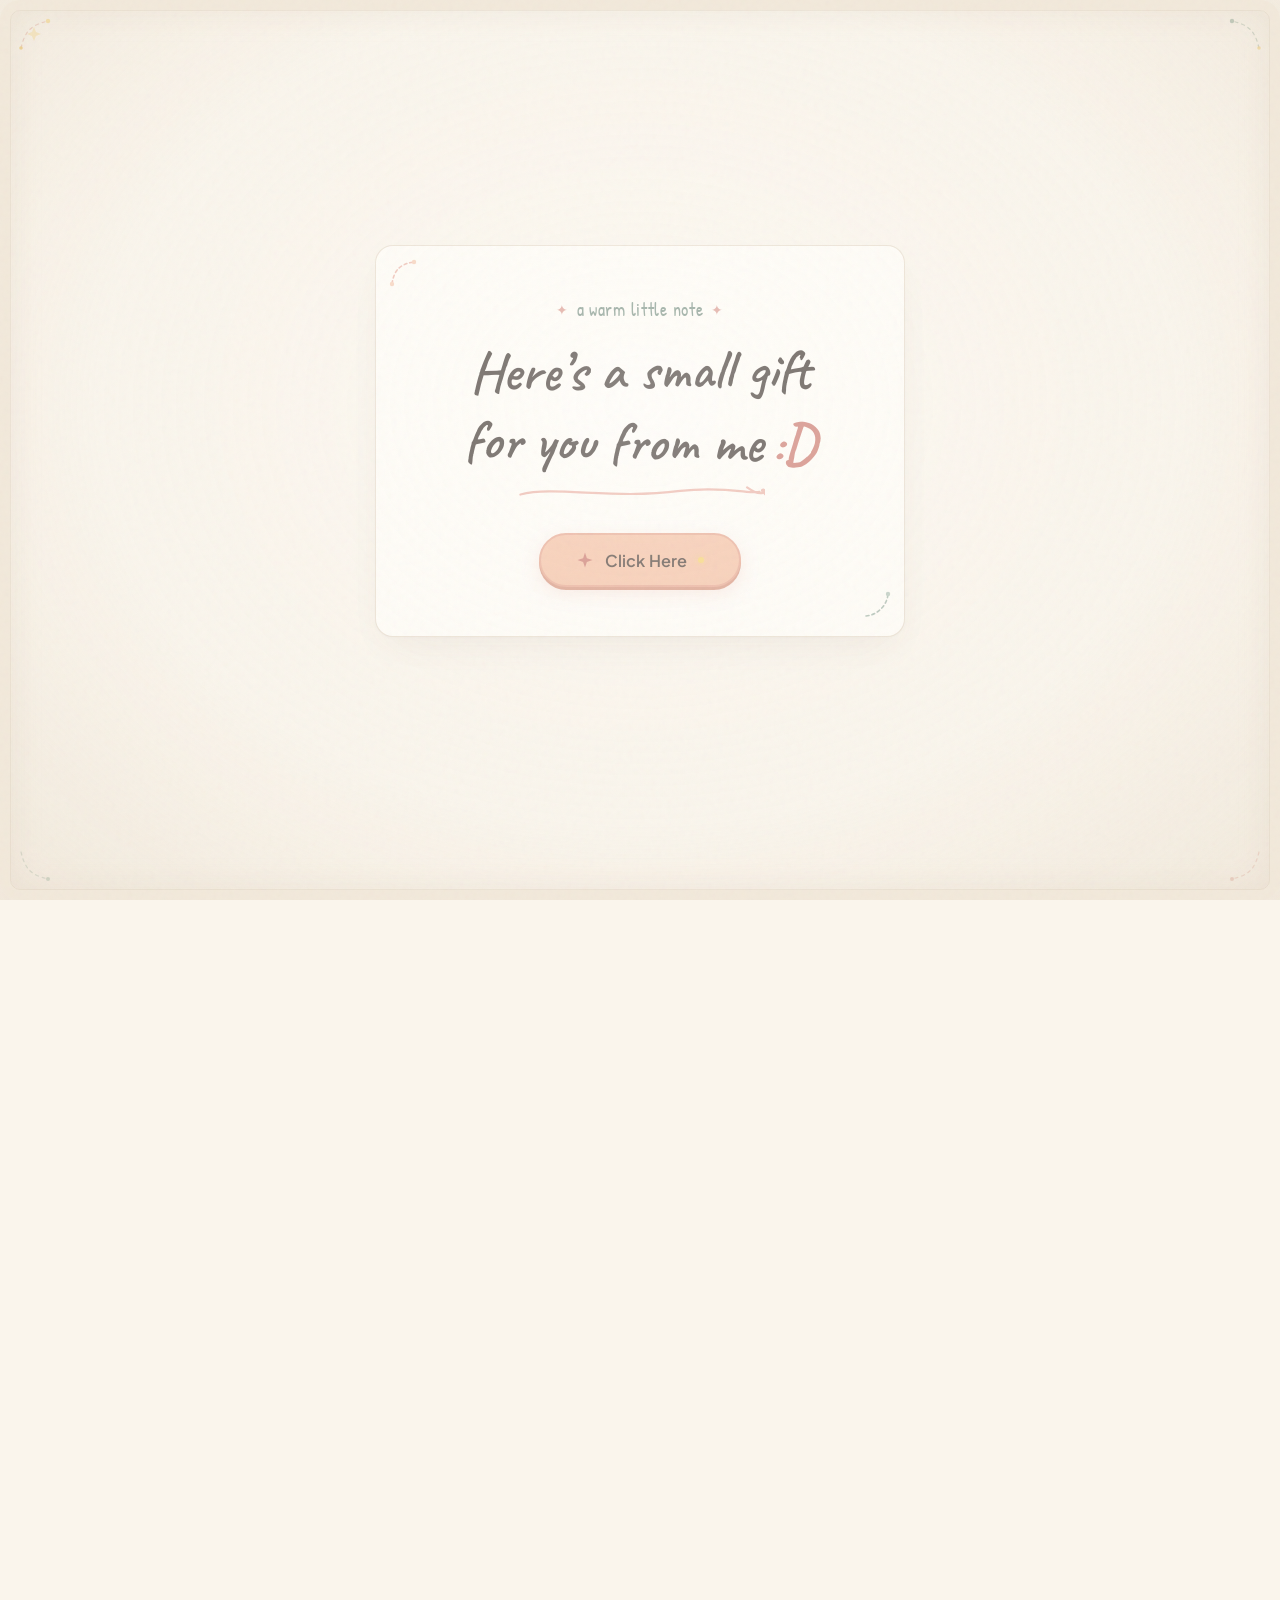
==== commit 4d1896e9: "Rebuilt botanical bloom into a lush full garden: 400x700 mobile framing, layered watercolor roses, d" ====
--- a/index.html
+++ b/index.html
@@ -13,7 +13,7 @@
   <link rel="preconnect" href="https://fonts.gstatic.com" crossorigin>
   <link href="https://fonts.googleapis.com/css2?family=Caveat:wght@500;600;700&family=Patrick+Hand&family=Plus+Jakarta+Sans:wght@400;500;600;700&display=swap" rel="stylesheet">
   
-  <link rel="stylesheet" href="style.css?v=20260816_fix1">
+  <link rel="stylesheet" href="style.css?v=20260816_v5">
 </head>
 <body>
 
@@ -122,231 +122,239 @@
     <!-- 1. FULL HAND-DRAWN BOTANICAL GARDEN BLOOM & CENTER MESSAGE -->
     <section class="story-section section-bloom" id="sectionBloom">
       
-      <!-- Master Botanical Garden Canvas: 1200x850. Multi-layered depth, center completely protected -->
-      <svg class="bloom-meadow-canvas" viewBox="0 0 1200 850" preserveAspectRatio="xMidYMax meet" fill="none" xmlns="http://www.w3.org/2000/svg">
+      <!-- Master Botanical Garden Canvas: 400x700 Portrait Frame matching mobile/desktop viewport ratio perfectly -->
+      <svg class="bloom-meadow-canvas" viewBox="0 0 400 700" preserveAspectRatio="xMidYMid meet" fill="none" xmlns="http://www.w3.org/2000/svg">
         <defs>
           <!-- 1. Rose: Dusty Rose & Soft Coral (Multi-layered hand-drawn petals) -->
           <g id="flower-rose-blush">
-            <path d="M-18 22 C -30 30, -34 44, -22 38 C -24 30, -20 25, -18 22 Z" fill="#6B887B" stroke="#2C221E" stroke-width="1.1"/>
-            <path d="M18 22 C 30 30, 34 44, 22 38 C 24 30, 20 25, 18 22 Z" fill="#6B887B" stroke="#2C221E" stroke-width="1.1"/>
-            <path d="M-10 -22 C -26 -30, -36 -14, -30 3 C -22 -6, -14 -16, -10 -22 Z" fill="#C87065" stroke="#2C221E" stroke-width="1.1"/>
-            <path d="M10 -22 C 26 -30, 36 -14, 30 3 C 22 -6, 14 -16, 10 -22 Z" fill="#C0675D" stroke="#2C221E" stroke-width="1.1"/>
-            <path d="M-14 -18 C -5 -28, 5 -28, 14 -18 C 5 -22, -5 -22, -14 -18 Z" fill="#DDA094" stroke="#2C221E" stroke-width="1"/>
-            <path d="M-28 2 C -38 14, -25 30, -11 28 C -19 22, -24 12, -28 2 Z" fill="#D4867A" stroke="#2C221E" stroke-width="1.1"/>
-            <path d="M28 2 C 38 14, 25 30, 11 28 C 19 22, 24 12, 28 2 Z" fill="#D4867A" stroke="#2C221E" stroke-width="1.1"/>
-            <path d="M-18 22 C -10 32, 10 32, 18 22 C 10 26, -10 26, -18 22 Z" fill="#DE9488" stroke="#2C221E" stroke-width="1.1"/>
-            <path d="M-20 -8 C -26 4, -16 17, -3 15 C -13 12, -17 3, -20 -8 Z" fill="#DE9185" stroke="#2C221E" stroke-width="1.1"/>
-            <path d="M20 -8 C 26 4, 16 17, 3 15 C 13 12, 17 3, 20 -8 Z" fill="#E59E92" stroke="#2C221E" stroke-width="1.1"/>
-            <path d="M-14 6 C -6 18, 6 18, 14 6 C 6 12, -6 12, -14 6 Z" fill="#F4BAAC" stroke="#2C221E" stroke-width="1"/>
-            <path d="M-6 -4 C -8 -11, 6 -11, 5 -3 C 3 1, -3 1, -6 -4 Z" fill="#C0655B" stroke="#2C221E" stroke-width="1"/>
-            <circle cx="0" cy="-2" r="3" fill="#F5CE62"/>
+            <!-- Calyx & Sepals -->
+            <path d="M-14 14 C -22 20, -26 30, -16 26 Z" fill="#6B887B" stroke="#2C221E" stroke-width="0.8"/>
+            <path d="M14 14 C 22 20, 26 30, 16 26 Z" fill="#6B887B" stroke="#2C221E" stroke-width="0.8"/>
+            <!-- Outer Petals Layer -->
+            <circle cx="0" cy="0" r="18" fill="#D4867A" stroke="#2C221E" stroke-width="0.9"/>
+            <path d="M-14 -5 C -18 -14, -2 -20, 10 -15 C 18 -8, 14 6, 6 15 C -4 16, -14 10, -14 -5 Z" fill="#DE9185" stroke="#2C221E" stroke-width="0.8"/>
+            <path d="M-9 -3 C -12 -9, 0 -14, 8 -8 C 12 -2, 6 8, 0 10 C -6 8, -10 2, -9 -3 Z" fill="#F4BAAC" stroke="#2C221E" stroke-width="0.8"/>
+            <circle cx="0" cy="0" r="4.5" fill="#E8B838" stroke="#2C221E" stroke-width="0.7"/>
+            <circle cx="0" cy="0" r="2.5" fill="#F5CE62"/>
           </g>
 
           <!-- 2. Peach Rose Variant -->
           <g id="flower-rose-peach">
-            <path d="M-15 18 C -25 25, -28 36, -18 32 Z" fill="#7A9A8B" stroke="#2C221E" stroke-width="1"/>
-            <path d="M15 18 C 25 25, 28 36, 18 32 Z" fill="#7A9A8B" stroke="#2C221E" stroke-width="1"/>
-            <path d="M-22 0 C -30 10, -20 22, -8 20 Z" fill="#F3BA9B" stroke="#2C221E" stroke-width="1.1"/>
-            <path d="M22 0 C 30 10, 20 22, 8 20 Z" fill="#F3BA9B" stroke="#2C221E" stroke-width="1.1"/>
-            <path d="M-14 16 C -8 24, 8 24, 14 16 Z" fill="#F7CCB2" stroke="#2C221E" stroke-width="1.1"/>
-            <path d="M-12 -16 C -4 -24, 4 -24, 12 -16 Z" fill="#E89F88" stroke="#2C221E" stroke-width="1"/>
-            <circle cx="0" cy="0" r="8" fill="#F5CE62" stroke="#2C221E" stroke-width="1"/>
-            <circle cx="0" cy="0" r="5" fill="#E8B838"/>
-          </g>
-
-          <!-- 3. Daisy White (Cream petals with warm gold center) -->
+            <path d="M-12 12 C -18 18, -22 26, -14 22 Z" fill="#7A9A8B" stroke="#2C221E" stroke-width="0.8"/>
+            <path d="M12 12 C 18 18, 22 26, 14 22 Z" fill="#7A9A8B" stroke="#2C221E" stroke-width="0.8"/>
+            <circle cx="0" cy="0" r="16" fill="#F3BA9B" stroke="#2C221E" stroke-width="0.9"/>
+            <path d="M-12 -4 C -14 -12, 0 -16, 9 -11 C 14 -4, 9 6, 2 12 C -6 12, -12 6, -12 -4 Z" fill="#F7CCB2" stroke="#2C221E" stroke-width="0.8"/>
+            <path d="M-7 -2 C -9 -7, 0 -11, 6 -6 C 9 -1, 4 6, -1 7 C -5 6, -8 2, -7 -2 Z" fill="#FFFDF9" stroke="#2C221E" stroke-width="0.7"/>
+            <circle cx="0" cy="0" r="4" fill="#F5CE62" stroke="#2C221E" stroke-width="0.7"/>
+          </g>
+
+          <!-- 3. Daisy White -->
           <g id="flower-daisy-white">
-            <path d="M-3 0 C -6 -12, -7 -24, -2 -32 C 2 -33, 6 -23, 3 0 Z" fill="#FFFDF9" stroke="#382E2B" stroke-width="1.2"/>
-            <path d="M-3 0 C -6 -12, -7 -24, -2 -32 C 2 -33, 6 -23, 3 0 Z" transform="rotate(30)" fill="#FFFDF9" stroke="#382E2B" stroke-width="1.2"/>
-            <path d="M-3 0 C -6 -12, -7 -24, -2 -32 C 2 -33, 6 -23, 3 0 Z" transform="rotate(60)" fill="#FFFDF9" stroke="#382E2B" stroke-width="1.2"/>
-            <path d="M-3 0 C -6 -12, -7 -24, -2 -32 C 2 -33, 6 -23, 3 0 Z" transform="rotate(90)" fill="#FFFDF9" stroke="#382E2B" stroke-width="1.2"/>
-            <path d="M-3 0 C -6 -12, -7 -24, -2 -32 C 2 -33, 6 -23, 3 0 Z" transform="rotate(120)" fill="#FFFDF9" stroke="#382E2B" stroke-width="1.2"/>
-            <path d="M-3 0 C -6 -12, -7 -24, -2 -32 C 2 -33, 6 -23, 3 0 Z" transform="rotate(150)" fill="#FFFDF9" stroke="#382E2B" stroke-width="1.2"/>
-            <path d="M-3 0 C -6 -12, -7 -24, -2 -32 C 2 -33, 6 -23, 3 0 Z" transform="rotate(180)" fill="#FFFDF9" stroke="#382E2B" stroke-width="1.2"/>
-            <path d="M-3 0 C -6 -12, -7 -24, -2 -32 C 2 -33, 6 -23, 3 0 Z" transform="rotate(210)" fill="#FFFDF9" stroke="#382E2B" stroke-width="1.2"/>
-            <path d="M-3 0 C -6 -12, -7 -24, -2 -32 C 2 -33, 6 -23, 3 0 Z" transform="rotate(240)" fill="#FFFDF9" stroke="#382E2B" stroke-width="1.2"/>
-            <path d="M-3 0 C -6 -12, -7 -24, -2 -32 C 2 -33, 6 -23, 3 0 Z" transform="rotate(270)" fill="#FFFDF9" stroke="#382E2B" stroke-width="1.2"/>
-            <path d="M-3 0 C -6 -12, -7 -24, -2 -32 C 2 -33, 6 -23, 3 0 Z" transform="rotate(300)" fill="#FFFDF9" stroke="#382E2B" stroke-width="1.2"/>
-            <path d="M-3 0 C -6 -12, -7 -24, -2 -32 C 2 -33, 6 -23, 3 0 Z" transform="rotate(330)" fill="#FFFDF9" stroke="#382E2B" stroke-width="1.2"/>
-            <circle cx="0" cy="0" r="10" fill="#E8B838" stroke="#382E2B" stroke-width="1.2"/>
-            <circle cx="0" cy="0" r="7" fill="#F5CE62"/>
+            <path d="M-2.5 0 C -5 -10, -6 -20, -1.5 -26 C 1.5 -27, 5 -19, 2.5 0 Z" fill="#FFFDF9" stroke="#382E2B" stroke-width="0.9"/>
+            <path d="M-2.5 0 C -5 -10, -6 -20, -1.5 -26 C 1.5 -27, 5 -19, 2.5 0 Z" transform="rotate(30)" fill="#FFFDF9" stroke="#382E2B" stroke-width="0.9"/>
+            <path d="M-2.5 0 C -5 -10, -6 -20, -1.5 -26 C 1.5 -27, 5 -19, 2.5 0 Z" transform="rotate(60)" fill="#FFFDF9" stroke="#382E2B" stroke-width="0.9"/>
+            <path d="M-2.5 0 C -5 -10, -6 -20, -1.5 -26 C 1.5 -27, 5 -19, 2.5 0 Z" transform="rotate(90)" fill="#FFFDF9" stroke="#382E2B" stroke-width="0.9"/>
+            <path d="M-2.5 0 C -5 -10, -6 -20, -1.5 -26 C 1.5 -27, 5 -19, 2.5 0 Z" transform="rotate(120)" fill="#FFFDF9" stroke="#382E2B" stroke-width="0.9"/>
+            <path d="M-2.5 0 C -5 -10, -6 -20, -1.5 -26 C 1.5 -27, 5 -19, 2.5 0 Z" transform="rotate(150)" fill="#FFFDF9" stroke="#382E2B" stroke-width="0.9"/>
+            <path d="M-2.5 0 C -5 -10, -6 -20, -1.5 -26 C 1.5 -27, 5 -19, 2.5 0 Z" transform="rotate(180)" fill="#FFFDF9" stroke="#382E2B" stroke-width="0.9"/>
+            <path d="M-2.5 0 C -5 -10, -6 -20, -1.5 -26 C 1.5 -27, 5 -19, 2.5 0 Z" transform="rotate(210)" fill="#FFFDF9" stroke="#382E2B" stroke-width="0.9"/>
+            <path d="M-2.5 0 C -5 -10, -6 -20, -1.5 -26 C 1.5 -27, 5 -19, 2.5 0 Z" transform="rotate(240)" fill="#FFFDF9" stroke="#382E2B" stroke-width="0.9"/>
+            <path d="M-2.5 0 C -5 -10, -6 -20, -1.5 -26 C 1.5 -27, 5 -19, 2.5 0 Z" transform="rotate(270)" fill="#FFFDF9" stroke="#382E2B" stroke-width="0.9"/>
+            <path d="M-2.5 0 C -5 -10, -6 -20, -1.5 -26 C 1.5 -27, 5 -19, 2.5 0 Z" transform="rotate(300)" fill="#FFFDF9" stroke="#382E2B" stroke-width="0.9"/>
+            <path d="M-2.5 0 C -5 -10, -6 -20, -1.5 -26 C 1.5 -27, 5 -19, 2.5 0 Z" transform="rotate(330)" fill="#FFFDF9" stroke="#382E2B" stroke-width="0.9"/>
+            <circle cx="0" cy="0" r="8" fill="#E8B838" stroke="#382E2B" stroke-width="0.9"/>
+            <circle cx="0" cy="0" r="5.5" fill="#F5CE62"/>
           </g>
 
           <!-- 4. Buttercup Yellow Daisy -->
           <g id="flower-daisy-yellow">
-            <path d="M-3 0 C -5 -10, -6 -20, -1 -28 C 2 -29, 5 -20, 2 0 Z" fill="#F5CE62" stroke="#2C221E" stroke-width="1.1"/>
-            <path d="M-3 0 C -5 -10, -6 -20, -1 -28 C 2 -29, 5 -20, 2 0 Z" transform="rotate(45)" fill="#F5CE62" stroke="#2C221E" stroke-width="1.1"/>
-            <path d="M-3 0 C -5 -10, -6 -20, -1 -28 C 2 -29, 5 -20, 2 0 Z" transform="rotate(90)" fill="#F5CE62" stroke="#2C221E" stroke-width="1.1"/>
-            <path d="M-3 0 C -5 -10, -6 -20, -1 -28 C 2 -29, 5 -20, 2 0 Z" transform="rotate(135)" fill="#F5CE62" stroke="#2C221E" stroke-width="1.1"/>
-            <path d="M-3 0 C -5 -10, -6 -20, -1 -28 C 2 -29, 5 -20, 2 0 Z" transform="rotate(180)" fill="#F5CE62" stroke="#2C221E" stroke-width="1.1"/>
-            <path d="M-3 0 C -5 -10, -6 -20, -1 -28 C 2 -29, 5 -20, 2 0 Z" transform="rotate(225)" fill="#F5CE62" stroke="#2C221E" stroke-width="1.1"/>
-            <path d="M-3 0 C -5 -10, -6 -20, -1 -28 C 2 -29, 5 -20, 2 0 Z" transform="rotate(270)" fill="#F5CE62" stroke="#2C221E" stroke-width="1.1"/>
-            <path d="M-3 0 C -5 -10, -6 -20, -1 -28 C 2 -29, 5 -20, 2 0 Z" transform="rotate(315)" fill="#F5CE62" stroke="#2C221E" stroke-width="1.1"/>
-            <circle cx="0" cy="0" r="8" fill="#D4887C" stroke="#2C221E" stroke-width="1.1"/>
-            <circle cx="0" cy="0" r="5" fill="#C66B60"/>
-          </g>
-
-          <!-- 5. Blue Periwinkle / Forget-Me-Not (5 rounded soft blue petals) -->
+            <path d="M-2 0 C -4 -8, -5 -16, -1 -22 C 1.5 -23, 4 -16, 1.5 0 Z" fill="#F5CE62" stroke="#2C221E" stroke-width="0.9"/>
+            <path d="M-2 0 C -4 -8, -5 -16, -1 -22 C 1.5 -23, 4 -16, 1.5 0 Z" transform="rotate(45)" fill="#F5CE62" stroke="#2C221E" stroke-width="0.9"/>
+            <path d="M-2 0 C -4 -8, -5 -16, -1 -22 C 1.5 -23, 4 -16, 1.5 0 Z" transform="rotate(90)" fill="#F5CE62" stroke="#2C221E" stroke-width="0.9"/>
+            <path d="M-2 0 C -4 -8, -5 -16, -1 -22 C 1.5 -23, 4 -16, 1.5 0 Z" transform="rotate(135)" fill="#F5CE62" stroke="#2C221E" stroke-width="0.9"/>
+            <path d="M-2 0 C -4 -8, -5 -16, -1 -22 C 1.5 -23, 4 -16, 1.5 0 Z" transform="rotate(180)" fill="#F5CE62" stroke="#2C221E" stroke-width="0.9"/>
+            <path d="M-2 0 C -4 -8, -5 -16, -1 -22 C 1.5 -23, 4 -16, 1.5 0 Z" transform="rotate(225)" fill="#F5CE62" stroke="#2C221E" stroke-width="0.9"/>
+            <path d="M-2 0 C -4 -8, -5 -16, -1 -22 C 1.5 -23, 4 -16, 1.5 0 Z" transform="rotate(270)" fill="#F5CE62" stroke="#2C221E" stroke-width="0.9"/>
+            <path d="M-2 0 C -4 -8, -5 -16, -1 -22 C 1.5 -23, 4 -16, 1.5 0 Z" transform="rotate(315)" fill="#F5CE62" stroke="#2C221E" stroke-width="0.9"/>
+            <circle cx="0" cy="0" r="6.5" fill="#D4887C" stroke="#2C221E" stroke-width="0.9"/>
+            <circle cx="0" cy="0" r="4" fill="#C66B60"/>
+          </g>
+
+          <!-- 5. Blue Periwinkle / Forget-Me-Not -->
           <g id="flower-periwinkle-blue">
-            <circle cx="0" cy="-14" r="8" fill="#8DAEC7" stroke="#2C221E" stroke-width="1"/>
-            <circle cx="13" cy="-4" r="8" fill="#8DAEC7" stroke="#2C221E" stroke-width="1"/>
-            <circle cx="8" cy="12" r="8" fill="#A3BFD5" stroke="#2C221E" stroke-width="1"/>
-            <circle cx="-8" cy="12" r="8" fill="#A3BFD5" stroke="#2C221E" stroke-width="1"/>
-            <circle cx="-13" cy="-4" r="8" fill="#8DAEC7" stroke="#2C221E" stroke-width="1"/>
-            <circle cx="0" cy="0" r="4.5" fill="#FFFDF9" stroke="#2C221E" stroke-width="0.8"/>
-            <circle cx="0" cy="0" r="2.5" fill="#F5CE62"/>
+            <circle cx="0" cy="-11" r="6" fill="#8DAEC7" stroke="#2C221E" stroke-width="0.8"/>
+            <circle cx="10" cy="-3" r="6" fill="#8DAEC7" stroke="#2C221E" stroke-width="0.8"/>
+            <circle cx="6" cy="9" r="6" fill="#A3BFD5" stroke="#2C221E" stroke-width="0.8"/>
+            <circle cx="-6" cy="9" r="6" fill="#A3BFD5" stroke="#2C221E" stroke-width="0.8"/>
+            <circle cx="-10" cy="-3" r="6" fill="#8DAEC7" stroke="#2C221E" stroke-width="0.8"/>
+            <circle cx="0" cy="0" r="3.5" fill="#FFFDF9" stroke="#2C221E" stroke-width="0.7"/>
+            <circle cx="0" cy="0" r="2" fill="#F5CE62"/>
           </g>
 
           <!-- 6. Lavender Flower Stalk -->
           <g id="flower-lavender-stalk">
-            <path d="M0 0 Q -2 -60 0 -130" stroke="#5E7C6E" stroke-width="2" stroke-linecap="round" fill="none"/>
-            <ellipse cx="-5" cy="-70" rx="3.5" ry="6" fill="#B8A2D8" stroke="#2C221E" stroke-width="0.8"/>
-            <ellipse cx="5" cy="-80" rx="3.5" ry="6" fill="#B8A2D8" stroke="#2C221E" stroke-width="0.8"/>
-            <ellipse cx="-5" cy="-92" rx="3.2" ry="5.5" fill="#C8B8E4" stroke="#2C221E" stroke-width="0.8"/>
-            <ellipse cx="5" cy="-102" rx="3.2" ry="5.5" fill="#C8B8E4" stroke="#2C221E" stroke-width="0.8"/>
-            <ellipse cx="-4" cy="-114" rx="3" ry="5" fill="#B8A2D8" stroke="#2C221E" stroke-width="0.8"/>
-            <ellipse cx="4" cy="-122" rx="3" ry="5" fill="#C8B8E4" stroke="#2C221E" stroke-width="0.8"/>
-            <ellipse cx="0" cy="-132" rx="2.5" ry="4.5" fill="#D9CEF0" stroke="#2C221E" stroke-width="0.8"/>
+            <path d="M0 0 Q -2 -50 0 -110" stroke="#5E7C6E" stroke-width="1.8" stroke-linecap="round" fill="none"/>
+            <ellipse cx="-4" cy="-55" rx="3" ry="5" fill="#B8A2D8" stroke="#2C221E" stroke-width="0.7"/>
+            <ellipse cx="4" cy="-65" rx="3" ry="5" fill="#B8A2D8" stroke="#2C221E" stroke-width="0.7"/>
+            <ellipse cx="-4" cy="-75" rx="2.8" ry="4.5" fill="#C8B8E4" stroke="#2C221E" stroke-width="0.7"/>
+            <ellipse cx="4" cy="-85" rx="2.8" ry="4.5" fill="#C8B8E4" stroke="#2C221E" stroke-width="0.7"/>
+            <ellipse cx="-3" cy="-95" rx="2.5" ry="4" fill="#B8A2D8" stroke="#2C221E" stroke-width="0.7"/>
+            <ellipse cx="3" cy="-102" rx="2.5" ry="4" fill="#C8B8E4" stroke="#2C221E" stroke-width="0.7"/>
+            <ellipse cx="0" cy="-110" rx="2.2" ry="3.5" fill="#D9CEF0" stroke="#2C221E" stroke-width="0.7"/>
           </g>
 
           <!-- 7. Coral Wildflower (Dainty 5-petal) -->
           <g id="flower-coral-wild">
-            <path d="M0 -12 C 4 -12, 6 -6, 0 0 C -6 -6, -4 -12, 0 -12 Z" fill="#DE8F83" stroke="#2C221E" stroke-width="0.9"/>
-            <path d="M0 -12 C 4 -12, 6 -6, 0 0 C -6 -6, -4 -12, 0 -12 Z" transform="rotate(72)" fill="#DE8F83" stroke="#2C221E" stroke-width="0.9"/>
-            <path d="M0 -12 C 4 -12, 6 -6, 0 0 C -6 -6, -4 -12, 0 -12 Z" transform="rotate(144)" fill="#DE8F83" stroke="#2C221E" stroke-width="0.9"/>
-            <path d="M0 -12 C 4 -12, 6 -6, 0 0 C -6 -6, -4 -12, 0 -12 Z" transform="rotate(216)" fill="#DE8F83" stroke="#2C221E" stroke-width="0.9"/>
-            <path d="M0 -12 C 4 -12, 6 -6, 0 0 C -6 -6, -4 -12, 0 -12 Z" transform="rotate(288)" fill="#DE8F83" stroke="#2C221E" stroke-width="0.9"/>
-            <circle cx="0" cy="0" r="3" fill="#F5CE62"/>
+            <path d="M0 -9 C 3 -9, 5 -4, 0 0 C -5 -4, -3 -9, 0 -9 Z" fill="#DE8F83" stroke="#2C221E" stroke-width="0.8"/>
+            <path d="M0 -9 C 3 -9, 5 -4, 0 0 C -5 -4, -3 -9, 0 -9 Z" transform="rotate(72)" fill="#DE8F83" stroke="#2C221E" stroke-width="0.8"/>
+            <path d="M0 -9 C 3 -9, 5 -4, 0 0 C -5 -4, -3 -9, 0 -9 Z" transform="rotate(144)" fill="#DE8F83" stroke="#2C221E" stroke-width="0.8"/>
+            <path d="M0 -9 C 3 -9, 5 -4, 0 0 C -5 -4, -3 -9, 0 -9 Z" transform="rotate(216)" fill="#DE8F83" stroke="#2C221E" stroke-width="0.8"/>
+            <path d="M0 -9 C 3 -9, 5 -4, 0 0 C -5 -4, -3 -9, 0 -9 Z" transform="rotate(288)" fill="#DE8F83" stroke="#2C221E" stroke-width="0.8"/>
+            <circle cx="0" cy="0" r="2.2" fill="#F5CE62"/>
           </g>
 
           <!-- 8. Tiny Floret Cluster -->
           <g id="flower-tiny-floret">
-            <circle cx="-5" cy="-5" r="3" fill="#FFFDF9" stroke="#2C221E" stroke-width="0.7"/>
-            <circle cx="5" cy="-5" r="3" fill="#FFFDF9" stroke="#2C221E" stroke-width="0.7"/>
-            <circle cx="0" cy="4" r="3" fill="#FFFDF9" stroke="#2C221E" stroke-width="0.7"/>
-            <circle cx="0" cy="-1" r="1.5" fill="#F5CE62"/>
-          </g>
-
-          <!-- 9. Delicate Foliage Sprig (Small, tasteful leaflets — NO giant leaves) -->
+            <circle cx="-4" cy="-4" r="2.5" fill="#FFFDF9" stroke="#2C221E" stroke-width="0.6"/>
+            <circle cx="4" cy="-4" r="2.5" fill="#FFFDF9" stroke="#2C221E" stroke-width="0.6"/>
+            <circle cx="0" cy="3" r="2.5" fill="#FFFDF9" stroke="#2C221E" stroke-width="0.6"/>
+            <circle cx="0" cy="-1" r="1.2" fill="#F5CE62"/>
+          </g>
+
+          <!-- 9. Delicate Foliage Sprig -->
           <g id="leaf-fern-sprig">
-            <path d="M0 0 Q -6 -40 0 -80" stroke="#5E7C6E" stroke-width="1.4" stroke-linecap="round" fill="none"/>
-            <path d="M-2 -20 C -12 -24, -14 -32, -4 -30" fill="#7A9A8B" stroke="#2C221E" stroke-width="0.8"/>
-            <path d="M2 -28 C 12 -32, 14 -40, 4 -38" fill="#7A9A8B" stroke="#2C221E" stroke-width="0.8"/>
-            <path d="M-2 -42 C -10 -46, -12 -54, -3 -51" fill="#8DA89A" stroke="#2C221E" stroke-width="0.8"/>
-            <path d="M2 -50 C 10 -54, 12 -62, 3 -59" fill="#8DA89A" stroke="#2C221E" stroke-width="0.8"/>
-            <path d="M0 -70 C -4 -76, 4 -76, 0 -80 Z" fill="#6B887B" stroke="#2C221E" stroke-width="0.8"/>
+            <path d="M0 0 Q -5 -30 0 -65" stroke="#5E7C6E" stroke-width="1.2" stroke-linecap="round" fill="none"/>
+            <path d="M-2 -16 C -10 -20, -11 -26, -3 -24" fill="#7A9A8B" stroke="#2C221E" stroke-width="0.7"/>
+            <path d="M2 -22 C 10 -26, 11 -32, 3 -30" fill="#7A9A8B" stroke="#2C221E" stroke-width="0.7"/>
+            <path d="M-2 -34 C -8 -38, -10 -44, -2 -42" fill="#8DA89A" stroke="#2C221E" stroke-width="0.7"/>
+            <path d="M2 -40 C 8 -44, 10 -50, 2 -48" fill="#8DA89A" stroke="#2C221E" stroke-width="0.7"/>
+            <path d="M0 -58 C -3 -63, 3 -63, 0 -65 Z" fill="#6B887B" stroke="#2C221E" stroke-width="0.7"/>
           </g>
 
           <!-- 10. Delicate Eucalyptus Leaves -->
           <g id="leaf-eucalyptus">
-            <path d="M0 0 Q 4 -30 0 -60" stroke="#5E7C6E" stroke-width="1.3" stroke-linecap="round" fill="none"/>
-            <circle cx="-6" cy="-20" r="5.5" fill="#8DA89A" stroke="#2C221E" stroke-width="0.8"/>
-            <circle cx="6" cy="-35" r="5.5" fill="#7A9A8B" stroke="#2C221E" stroke-width="0.8"/>
-            <circle cx="-5" cy="-48" r="4.5" fill="#8DA89A" stroke="#2C221E" stroke-width="0.8"/>
-            <circle cx="0" cy="-60" r="3.5" fill="#7A9A8B" stroke="#2C221E" stroke-width="0.8"/>
+            <path d="M0 0 Q 3 -24 0 -50" stroke="#5E7C6E" stroke-width="1.2" stroke-linecap="round" fill="none"/>
+            <circle cx="-5" cy="-16" r="4.5" fill="#8DA89A" stroke="#2C221E" stroke-width="0.7"/>
+            <circle cx="5" cy="-28" r="4.5" fill="#7A9A8B" stroke="#2C221E" stroke-width="0.7"/>
+            <circle cx="-4" cy="-38" r="3.8" fill="#8DA89A" stroke="#2C221E" stroke-width="0.7"/>
+            <circle cx="0" cy="-48" r="3" fill="#7A9A8B" stroke="#2C221E" stroke-width="0.7"/>
           </g>
 
           <!-- 11. Small Tapered Botanical Leaf -->
           <g id="leaf-tapered">
-            <path d="M0 0 C -8 -15, -12 -35, -2 -48 C 8 -35, 2 -15, 0 0 Z" fill="#7A9A8B" stroke="#2C221E" stroke-width="0.9"/>
-            <path d="M0 0 Q -1 -25 0 -45" stroke="#2C221E" stroke-width="0.6" fill="none"/>
-          </g>
-
-          <!-- 12. Fauna: Hand-drawn Butterfly -->
+            <path d="M0 0 C -6 -12, -9 -28, -1 -38 C 6 -28, 1 -12, 0 0 Z" fill="#7A9A8B" stroke="#2C221E" stroke-width="0.7"/>
+            <path d="M0 0 Q -1 -20 0 -36" stroke="#2C221E" stroke-width="0.5" fill="none"/>
+          </g>
+
+          <!-- 12. Fauna: Butterfly -->
           <g id="fauna-butterfly">
-            <path d="M0 0 C -10 -10, -15 -2, -8 8 C -2 12, 0 5, 0 0 Z" fill="#F3BA9B" stroke="#2C221E" stroke-width="0.9"/>
-            <path d="M0 0 C 10 -10, 15 -2, 8 8 C 2 12, 0 5, 0 0 Z" fill="#F7CCB2" stroke="#2C221E" stroke-width="0.9"/>
-            <circle cx="0" cy="2" r="1.5" fill="#2C221E"/>
-          </g>
-
-          <!-- 13. Fauna: Tiny Bumblebee -->
+            <path d="M0 0 C -8 -8, -12 -1, -6 6 C -1 10, 0 4, 0 0 Z" fill="#F3BA9B" stroke="#2C221E" stroke-width="0.8"/>
+            <path d="M0 0 C 8 -8, 12 -1, 6 6 C 1 10, 0 4, 0 0 Z" fill="#F7CCB2" stroke="#2C221E" stroke-width="0.8"/>
+            <circle cx="0" cy="1.5" r="1.2" fill="#2C221E"/>
+          </g>
+
+          <!-- 13. Fauna: Bee -->
           <g id="fauna-bee">
-            <!-- Translucent wings -->
-            <ellipse cx="-4" cy="-4" rx="4" ry="2.5" transform="rotate(-30 -4 -4)" fill="#FFFDF9" opacity="0.75" stroke="#2C221E" stroke-width="0.6"/>
-            <ellipse cx="4" cy="-4" rx="4" ry="2.5" transform="rotate(30 4 -4)" fill="#FFFDF9" opacity="0.75" stroke="#2C221E" stroke-width="0.6"/>
-            <!-- Body -->
-            <ellipse cx="0" cy="0" rx="5" ry="3.8" fill="#F5CE62" stroke="#2C221E" stroke-width="0.8"/>
-            <path d="M-2 -3.5 L-2 3.5 M1 -3.5 L1 3.5" stroke="#2C221E" stroke-width="1.2"/>
-            <circle cx="4" cy="0" r="1.5" fill="#2C221E"/>
+            <ellipse cx="-3" cy="-3" rx="3.5" ry="2" transform="rotate(-30 -3 -3)" fill="#FFFDF9" opacity="0.8" stroke="#2C221E" stroke-width="0.5"/>
+            <ellipse cx="3" cy="-3" rx="3.5" ry="2" transform="rotate(30 3 -3)" fill="#FFFDF9" opacity="0.8" stroke="#2C221E" stroke-width="0.5"/>
+            <ellipse cx="0" cy="0" rx="4" ry="3" fill="#F5CE62" stroke="#2C221E" stroke-width="0.7"/>
+            <path d="M-1.5 -2.5 L-1.5 2.5 M1 -2.5 L1 2.5" stroke="#2C221E" stroke-width="1"/>
+            <circle cx="3" cy="0" r="1.2" fill="#2C221E"/>
           </g>
         </defs>
 
         <!-- ================================================================
-             BACKGROUND BOTANICAL LAYER (Soft, delicate, atmospheric depth)
+             BACKGROUND BOTANICAL LAYER (Soft Horizon & Upper Corner Arches)
              ================================================================ -->
         <g class="bloom-layer layer-bg">
-          <!-- Soft Earth Horizon Mound -->
-          <path class="ground-contour-back" d="M0 850 Q 300 785 600 795 T 1200 850 L 1200 850 L 0 850 Z" fill="#EDE4D4" opacity="0.5"/>
-          <path class="ground-contour-line" d="M0 815 Q 350 780 600 790 T 1200 820" stroke="#8DA89A" stroke-width="1.2" stroke-dasharray="3 5" opacity="0.45"/>
-
-          <!-- Faint background stems & sprigs climbing flanks -->
-          <path class="bg-stem bg-stem-1" d="M60 850 Q 40 700 70 540" stroke="#8DA89A" stroke-width="1.6" stroke-linecap="round" opacity="0.4"/>
-          <path class="bg-stem bg-stem-2" d="M1140 850 Q 1160 700 1130 540" stroke="#8DA89A" stroke-width="1.6" stroke-linecap="round" opacity="0.4"/>
-          <g class="bg-botanical-el bg-f1" transform="translate(50, 600) rotate(-25) scale(0.9)" opacity="0.45">
+          <!-- Soil Horizon Line -->
+          <path class="ground-contour-back" d="M0 700 Q 100 660 200 665 T 400 700 L 400 700 L 0 700 Z" fill="#EDE4D4" opacity="0.55"/>
+          <path class="ground-contour-line" d="M0 680 Q 120 655 200 660 T 400 680" stroke="#8DA89A" stroke-width="1" stroke-dasharray="3 4" opacity="0.5"/>
+
+          <!-- Top-Left Corner Arch -->
+          <g class="bg-botanical-el bg-tl-fern" transform="translate(30, 80) rotate(15) scale(0.65)" opacity="0.55">
             <use href="#leaf-fern-sprig"/>
           </g>
-          <g class="bg-botanical-el bg-f2" transform="translate(1150, 600) rotate(25) scale(0.9)" opacity="0.45">
+          <g class="bg-botanical-el bg-tl-lav" transform="translate(20, 130) rotate(25) scale(0.65)" opacity="0.6">
+            <use href="#flower-lavender-stalk"/>
+          </g>
+          <g class="bg-botanical-el bg-tl-peri" transform="translate(45, 170) rotate(-10) scale(0.7)" opacity="0.65">
+            <use href="#flower-periwinkle-blue"/>
+          </g>
+          <g class="bg-botanical-el bg-tl-daisy" transform="translate(35, 110) rotate(-15) scale(0.65)" opacity="0.75">
+            <use href="#flower-daisy-white"/>
+          </g>
+
+          <!-- Top-Right Corner Arch -->
+          <g class="bg-botanical-el bg-tr-fern" transform="translate(370, 80) rotate(-15) scale(0.65)" opacity="0.55">
             <use href="#leaf-fern-sprig"/>
           </g>
-          
-          <!-- Background soft lavender stalks -->
-          <g class="bg-botanical-el bg-lav1" transform="translate(90, 670) rotate(-18) scale(0.85)" opacity="0.55">
+          <g class="bg-botanical-el bg-tr-lav" transform="translate(380, 130) rotate(-25) scale(0.65)" opacity="0.6">
             <use href="#flower-lavender-stalk"/>
           </g>
-          <g class="bg-botanical-el bg-lav2" transform="translate(1110, 670) rotate(18) scale(0.85)" opacity="0.55">
-            <use href="#flower-lavender-stalk"/>
-          </g>
-          <g class="bg-botanical-el bg-peri1" transform="translate(130, 580) rotate(15) scale(0.7)" opacity="0.6">
+          <g class="bg-botanical-el bg-tr-peri" transform="translate(355, 170) rotate(10) scale(0.7)" opacity="0.65">
             <use href="#flower-periwinkle-blue"/>
           </g>
-          <g class="bg-botanical-el bg-peri2" transform="translate(1070, 580) rotate(-15) scale(0.7)" opacity="0.6">
+          <g class="bg-botanical-el bg-tr-daisy" transform="translate(365, 110) rotate(15) scale(0.65)" opacity="0.75">
+            <use href="#flower-daisy-white"/>
+          </g>
+
+          <!-- Mid Flank Climbing Stems & Buds (Framing Middle Area) -->
+          <g class="bg-botanical-el bg-ml-sprig" transform="translate(25, 380) rotate(10) scale(0.65)" opacity="0.65">
+            <use href="#leaf-fern-sprig"/>
+          </g>
+          <g class="bg-botanical-el bg-ml-peri" transform="translate(35, 430) rotate(-15) scale(0.7)" opacity="0.75">
             <use href="#flower-periwinkle-blue"/>
           </g>
+          <g class="bg-botanical-el bg-mr-sprig" transform="translate(375, 380) rotate(-10) scale(0.65)" opacity="0.65">
+            <use href="#leaf-fern-sprig"/>
+          </g>
+          <g class="bg-botanical-el bg-mr-peri" transform="translate(365, 430) rotate(15) scale(0.7)" opacity="0.75">
+            <use href="#flower-periwinkle-blue"/>
+          </g>
         </g>
 
         <!-- ================================================================
-             MIDGROUND STEMS LAYER (Organic upward growth paths)
+             MIDGROUND STEMS LAYER (Organic upward growth from ground)
              ================================================================ -->
         <g class="bloom-layer layer-stems">
-          <!-- Left side arch stems -->
-          <path class="grow-stem stem-l1" d="M150 850 Q 120 730 140 600" stroke="#5E7C6E" stroke-width="2.6" stroke-linecap="round"/>
-          <path class="grow-stem stem-l2" d="M260 850 Q 230 730 250 620" stroke="#5E7C6E" stroke-width="2.8" stroke-linecap="round"/>
-          <path class="grow-stem stem-l3" d="M380 850 Q 360 750 370 660" stroke="#5E7C6E" stroke-width="2.5" stroke-linecap="round"/>
-
-          <!-- Center lower meadow stems -->
-          <path class="grow-stem stem-c1" d="M490 850 Q 480 770 480 700" stroke="#5E7C6E" stroke-width="2.4" stroke-linecap="round"/>
-          <path class="grow-stem stem-c2" d="M600 850 Q 598 760 600 680" stroke="#5E7C6E" stroke-width="3.2" stroke-linecap="round"/>
-          <path class="grow-stem stem-c3" d="M710 850 Q 720 770 720 700" stroke="#5E7C6E" stroke-width="2.4" stroke-linecap="round"/>
-
-          <!-- Right side arch stems -->
-          <path class="grow-stem stem-r1" d="M820 850 Q 840 750 830 660" stroke="#5E7C6E" stroke-width="2.5" stroke-linecap="round"/>
-          <path class="grow-stem stem-r2" d="M940 850 Q 970 730 950 620" stroke="#5E7C6E" stroke-width="2.8" stroke-linecap="round"/>
-          <path class="grow-stem stem-r3" d="M1050 850 Q 1080 730 1060 600" stroke="#5E7C6E" stroke-width="2.6" stroke-linecap="round"/>
+          <!-- Left side stems -->
+          <path class="grow-stem stem-l1" d="M35 700 Q 20 610 35 530" stroke="#5E7C6E" stroke-width="2.2" stroke-linecap="round"/>
+          <path class="grow-stem stem-l2" d="M70 700 Q 55 620 70 560" stroke="#5E7C6E" stroke-width="2.5" stroke-linecap="round"/>
+          <path class="grow-stem stem-l3" d="M110 700 Q 95 640 105 580" stroke="#5E7C6E" stroke-width="2.2" stroke-linecap="round"/>
+
+          <!-- Center lower stems -->
+          <path class="grow-stem stem-c1" d="M160 700 Q 155 660 160 630" stroke="#5E7C6E" stroke-width="2" stroke-linecap="round"/>
+          <path class="grow-stem stem-c2" d="M200 700 Q 198 650 200 615" stroke="#5E7C6E" stroke-width="2.8" stroke-linecap="round"/>
+          <path class="grow-stem stem-c3" d="M240 700 Q 245 660 240 630" stroke="#5E7C6E" stroke-width="2" stroke-linecap="round"/>
+
+          <!-- Right side stems -->
+          <path class="grow-stem stem-r1" d="M290 700 Q 305 640 295 580" stroke="#5E7C6E" stroke-width="2.2" stroke-linecap="round"/>
+          <path class="grow-stem stem-r2" d="M330 700 Q 345 620 330 560" stroke="#5E7C6E" stroke-width="2.5" stroke-linecap="round"/>
+          <path class="grow-stem stem-r3" d="M365 700 Q 380 610 365 530" stroke="#5E7C6E" stroke-width="2.2" stroke-linecap="round"/>
         </g>
 
         <!-- ================================================================
-             DELICATE FOLIAGE LAYER (Small tasteful leaves unfolding along stems)
+             DELICATE FOLIAGE LAYER (Leaves unfolding along stems)
              ================================================================ -->
         <g class="bloom-layer layer-leaves">
-          <!-- Left side foliage -->
-          <g class="bloom-el leaf-l1" transform="translate(135, 740) rotate(-30) scale(0.8)"><use href="#leaf-tapered"/></g>
-          <g class="bloom-el leaf-l2" transform="translate(160, 660) rotate(15) scale(0.85)"><use href="#leaf-eucalyptus"/></g>
-          <g class="bloom-el leaf-l3" transform="translate(245, 730) rotate(-20) scale(0.75)"><use href="#leaf-tapered"/></g>
-          <g class="bloom-el leaf-l4" transform="translate(280, 680) rotate(22) scale(0.7)"><use href="#leaf-fern-sprig"/></g>
-          <g class="bloom-el leaf-l5" transform="translate(365, 750) rotate(-15) scale(0.7)"><use href="#leaf-tapered"/></g>
-
-          <!-- Center meadow foliage -->
-          <g class="bloom-el leaf-c1" transform="translate(485, 760) rotate(-10) scale(0.65)"><use href="#leaf-tapered"/></g>
-          <g class="bloom-el leaf-c2" transform="translate(590, 760) rotate(-18) scale(0.65)"><use href="#leaf-tapered"/></g>
-          <g class="bloom-el leaf-c3" transform="translate(610, 740) rotate(18) scale(0.65)"><use href="#leaf-tapered"/></g>
-          <g class="bloom-el leaf-c4" transform="translate(715, 760) rotate(12) scale(0.65)"><use href="#leaf-tapered"/></g>
-
-          <!-- Right side foliage -->
-          <g class="bloom-el leaf-r1" transform="translate(835, 750) rotate(15) scale(0.7)"><use href="#leaf-tapered"/></g>
-          <g class="bloom-el leaf-r2" transform="translate(920, 680) rotate(-22) scale(0.7)"><use href="#leaf-fern-sprig"/></g>
-          <g class="bloom-el leaf-r3" transform="translate(955, 730) rotate(20) scale(0.75)"><use href="#leaf-tapered"/></g>
-          <g class="bloom-el leaf-r4" transform="translate(1040, 660) rotate(-15) scale(0.85)"><use href="#leaf-eucalyptus"/></g>
-          <g class="bloom-el leaf-r5" transform="translate(1065, 740) rotate(30) scale(0.8)"><use href="#leaf-tapered"/></g>
+          <!-- Left leaves -->
+          <g class="bloom-el leaf-l1" transform="translate(35, 620) rotate(-25) scale(0.7)"><use href="#leaf-tapered"/></g>
+          <g class="bloom-el leaf-l2" transform="translate(50, 580) rotate(15) scale(0.75)"><use href="#leaf-eucalyptus"/></g>
+          <g class="bloom-el leaf-l3" transform="translate(85, 640) rotate(-18) scale(0.65)"><use href="#leaf-tapered"/></g>
+          <g class="bloom-el leaf-l4" transform="translate(95, 600) rotate(20) scale(0.65)"><use href="#leaf-fern-sprig"/></g>
+
+          <!-- Center leaves -->
+          <g class="bloom-el leaf-c1" transform="translate(170, 660) rotate(-12) scale(0.6)"><use href="#leaf-tapered"/></g>
+          <g class="bloom-el leaf-c2" transform="translate(195, 650) rotate(-15) scale(0.6)"><use href="#leaf-tapered"/></g>
+          <g class="bloom-el leaf-c3" transform="translate(205, 640) rotate(15) scale(0.6)"><use href="#leaf-tapered"/></g>
+          <g class="bloom-el leaf-c4" transform="translate(230, 660) rotate(12) scale(0.6)"><use href="#leaf-tapered"/></g>
+
+          <!-- Right leaves -->
+          <g class="bloom-el leaf-r1" transform="translate(305, 640) rotate(18) scale(0.65)"><use href="#leaf-tapered"/></g>
+          <g class="bloom-el leaf-r2" transform="translate(305, 600) rotate(-20) scale(0.65)"><use href="#leaf-fern-sprig"/></g>
+          <g class="bloom-el leaf-r3" transform="translate(350, 580) rotate(-15) scale(0.75)"><use href="#leaf-eucalyptus"/></g>
+          <g class="bloom-el leaf-r4" transform="translate(365, 620) rotate(25) scale(0.7)"><use href="#leaf-tapered"/></g>
         </g>
 
         <!-- ================================================================
@@ -354,88 +362,88 @@
              ================================================================ -->
         <g class="bloom-layer layer-early-flowers">
           <!-- Left side early blooms -->
-          <g class="bloom-el early-1" transform="translate(140, 600) rotate(-12) scale(0.85)"><use href="#flower-periwinkle-blue"/></g>
-          <g class="bloom-el early-2" transform="translate(210, 670) rotate(18) scale(0.9)"><use href="#flower-coral-wild"/></g>
-          <g class="bloom-el early-3" transform="translate(175, 635) scale(0.95)"><use href="#flower-tiny-floret"/></g>
-          <g class="bloom-el early-4" transform="translate(320, 700) rotate(-10) scale(0.85)"><use href="#flower-coral-wild"/></g>
+          <g class="bloom-el early-1" transform="translate(35, 530) rotate(-10) scale(0.75)"><use href="#flower-periwinkle-blue"/></g>
+          <g class="bloom-el early-2" transform="translate(60, 510) rotate(15) scale(0.8)"><use href="#flower-coral-wild"/></g>
+          <g class="bloom-el early-3" transform="translate(85, 540) scale(0.85)"><use href="#flower-tiny-floret"/></g>
+          <g class="bloom-el early-4" transform="translate(110, 525) rotate(-8) scale(0.75)"><use href="#flower-coral-wild"/></g>
 
           <!-- Center lower wildflowers -->
-          <g class="bloom-el early-5" transform="translate(430, 760) rotate(8) scale(0.8)"><use href="#flower-periwinkle-blue"/></g>
-          <g class="bloom-el early-6" transform="translate(530, 740) rotate(-5) scale(0.85)"><use href="#flower-coral-wild"/></g>
-          <g class="bloom-el early-7" transform="translate(600, 775) scale(0.9)"><use href="#flower-tiny-floret"/></g>
-          <g class="bloom-el early-8" transform="translate(670, 740) rotate(6) scale(0.85)"><use href="#flower-coral-wild"/></g>
-          <g class="bloom-el early-9" transform="translate(770, 760) rotate(-8) scale(0.8)"><use href="#flower-periwinkle-blue"/></g>
+          <g class="bloom-el early-5" transform="translate(150, 655) rotate(6) scale(0.7)"><use href="#flower-periwinkle-blue"/></g>
+          <g class="bloom-el early-6" transform="translate(180, 645) rotate(-5) scale(0.75)"><use href="#flower-coral-wild"/></g>
+          <g class="bloom-el early-7" transform="translate(200, 665) scale(0.8)"><use href="#flower-tiny-floret"/></g>
+          <g class="bloom-el early-8" transform="translate(220, 645) rotate(5) scale(0.75)"><use href="#flower-coral-wild"/></g>
+          <g class="bloom-el early-9" transform="translate(250, 655) rotate(-6) scale(0.7)"><use href="#flower-periwinkle-blue"/></g>
 
           <!-- Right side early blooms -->
-          <g class="bloom-el early-10" transform="translate(880, 700) rotate(10) scale(0.85)"><use href="#flower-coral-wild"/></g>
-          <g class="bloom-el early-11" transform="translate(1025, 635) scale(0.95)"><use href="#flower-tiny-floret"/></g>
-          <g class="bloom-el early-12" transform="translate(990, 670) rotate(-18) scale(0.9)"><use href="#flower-coral-wild"/></g>
-          <g class="bloom-el early-13" transform="translate(1060, 600) rotate(12) scale(0.85)"><use href="#flower-periwinkle-blue"/></g>
+          <g class="bloom-el early-10" transform="translate(290, 525) rotate(8) scale(0.75)"><use href="#flower-coral-wild"/></g>
+          <g class="bloom-el early-11" transform="translate(315, 540) scale(0.85)"><use href="#flower-tiny-floret"/></g>
+          <g class="bloom-el early-12" transform="translate(340, 510) rotate(-15) scale(0.8)"><use href="#flower-coral-wild"/></g>
+          <g class="bloom-el early-13" transform="translate(365, 530) rotate(10) scale(0.75)"><use href="#flower-periwinkle-blue"/></g>
         </g>
 
         <!-- ================================================================
-             MIDGROUND FLOWERS LAYER (Daisies, yellow buttercups, lavender)
+             MIDGROUND FLOWERS LAYER (Daisies, buttercups, lavender, peach roses)
              ================================================================ -->
         <g class="bloom-layer layer-mid-flowers">
-          <!-- Left side mid flowers -->
-          <g class="bloom-el mid-fl-1" transform="translate(100, 640) rotate(-20) scale(0.85)">
+          <!-- Left side mid blooms -->
+          <g class="bloom-el mid-fl-1" transform="translate(25, 570) rotate(-18) scale(0.75)">
             <use href="#flower-daisy-yellow"/>
           </g>
-          <g class="bloom-el mid-fl-2" transform="translate(250, 620) rotate(-12) scale(0.9)">
-            <use href="#flower-daisy-white"/>
-          </g>
-          <g class="bloom-el mid-fl-3" transform="translate(190, 760) rotate(-15) scale(0.9)">
+          <g class="bloom-el mid-fl-2" transform="translate(70, 560) rotate(-10) scale(0.8)">
+            <use href="#flower-daisy-white"/>
+          </g>
+          <g class="bloom-el mid-fl-3" transform="translate(20, 650) rotate(-15) scale(0.75)">
             <use href="#flower-lavender-stalk"/>
           </g>
-          <g class="bloom-el mid-fl-4" transform="translate(370, 660) rotate(15) scale(0.88)">
+          <g class="bloom-el mid-fl-4" transform="translate(105, 580) rotate(12) scale(0.78)">
             <use href="#flower-rose-peach"/>
           </g>
 
           <!-- Center lower meadow blooms -->
-          <g class="bloom-el mid-fl-5" transform="translate(480, 695) rotate(5) scale(0.8)">
-            <use href="#flower-daisy-white"/>
-          </g>
-          <g class="bloom-el mid-fl-6" transform="translate(720, 695) rotate(-5) scale(0.8)">
-            <use href="#flower-daisy-white"/>
-          </g>
-
-          <!-- Right side mid flowers -->
-          <g class="bloom-el mid-fl-7" transform="translate(830, 660) rotate(-15) scale(0.88)">
+          <g class="bloom-el mid-fl-5" transform="translate(160, 630) rotate(5) scale(0.7)">
+            <use href="#flower-daisy-white"/>
+          </g>
+          <g class="bloom-el mid-fl-6" transform="translate(240, 630) rotate(-5) scale(0.7)">
+            <use href="#flower-daisy-white"/>
+          </g>
+
+          <!-- Right side mid blooms -->
+          <g class="bloom-el mid-fl-7" transform="translate(295, 580) rotate(-12) scale(0.78)">
             <use href="#flower-rose-peach"/>
           </g>
-          <g class="bloom-el mid-fl-8" transform="translate(1010, 760) rotate(15) scale(0.9)">
+          <g class="bloom-el mid-fl-8" transform="translate(380, 650) rotate(15) scale(0.75)">
             <use href="#flower-lavender-stalk"/>
           </g>
-          <g class="bloom-el mid-fl-9" transform="translate(950, 620) rotate(12) scale(0.9)">
-            <use href="#flower-daisy-white"/>
-          </g>
-          <g class="bloom-el mid-fl-10" transform="translate(1100, 640) rotate(20) scale(0.85)">
+          <g class="bloom-el mid-fl-9" transform="translate(330, 560) rotate(10) scale(0.8)">
+            <use href="#flower-daisy-white"/>
+          </g>
+          <g class="bloom-el mid-fl-10" transform="translate(375, 570) rotate(18) scale(0.75)">
             <use href="#flower-daisy-yellow"/>
           </g>
         </g>
 
         <!-- ================================================================
-             FOREGROUND HERO FLOWERS (Large roses & hero daisies framing corners)
+             FOREGROUND HERO FLOWERS (Large Blush Roses & Hero Daisies)
              ================================================================ -->
         <g class="bloom-layer layer-hero-flowers">
           <!-- Left prominent hero cluster -->
-          <g class="bloom-el hero-fl-1" transform="translate(180, 690) rotate(-24) scale(1.05)">
+          <g class="bloom-el hero-fl-1" transform="translate(55, 610) rotate(-22) scale(0.95)">
             <use href="#flower-rose-blush"/>
           </g>
-          <g class="bloom-el hero-fl-2" transform="translate(290, 710) rotate(8) scale(1.0)">
-            <use href="#flower-daisy-white"/>
-          </g>
-
-          <!-- Center anchor rose (low, sitting nicely at base) -->
-          <g class="bloom-el hero-fl-center" transform="translate(600, 680) scale(0.95)">
+          <g class="bloom-el hero-fl-2" transform="translate(85, 630) rotate(6) scale(0.85)">
+            <use href="#flower-daisy-white"/>
+          </g>
+
+          <!-- Center anchor rose (low, perfectly grounding the base) -->
+          <g class="bloom-el hero-fl-center" transform="translate(200, 615) scale(0.85)">
             <use href="#flower-rose-blush"/>
           </g>
 
           <!-- Right prominent hero cluster -->
-          <g class="bloom-el hero-fl-3" transform="translate(910, 710) rotate(-8) scale(1.0)">
-            <use href="#flower-daisy-white"/>
-          </g>
-          <g class="bloom-el hero-fl-4" transform="translate(1020, 690) rotate(24) scale(1.05)">
+          <g class="bloom-el hero-fl-3" transform="translate(315, 630) rotate(-6) scale(0.85)">
+            <use href="#flower-daisy-white"/>
+          </g>
+          <g class="bloom-el hero-fl-4" transform="translate(345, 610) rotate(22) scale(0.95)">
             <use href="#flower-rose-blush"/>
           </g>
         </g>
@@ -444,32 +452,32 @@
              BOTANICAL FAUNA & SPARKLES LAYER (Butterflies, Bees, Golden Sparkles)
              ================================================================ -->
         <g class="bloom-layer layer-fauna-sparkles">
-          <!-- Fluttering Butterflies -->
-          <g class="bloom-el fauna-butterfly-left" transform="translate(220, 540) rotate(-15) scale(1.1)">
+          <!-- Fluttering Butterflies (Framing upper side areas) -->
+          <g class="bloom-el fauna-butterfly-left" transform="translate(65, 230) rotate(-15) scale(0.95)">
             <use href="#fauna-butterfly"/>
           </g>
-          <g class="bloom-el fauna-butterfly-right" transform="translate(980, 540) rotate(20) scale(1.05)">
+          <g class="bloom-el fauna-butterfly-right" transform="translate(335, 230) rotate(20) scale(0.9)">
             <use href="#fauna-butterfly"/>
           </g>
 
-          <!-- Tiny Bees near flower nectar -->
-          <g class="bloom-el fauna-bee-1" transform="translate(340, 630) rotate(10) scale(1.0)">
+          <!-- Tiny Bees near nectar -->
+          <g class="bloom-el fauna-bee-1" transform="translate(100, 510) rotate(10) scale(0.85)">
             <use href="#fauna-bee"/>
           </g>
-          <g class="bloom-el fauna-bee-2" transform="translate(860, 630) rotate(-15) scale(1.0)">
+          <g class="bloom-el fauna-bee-2" transform="translate(300, 510) rotate(-15) scale(0.85)">
             <use href="#fauna-bee"/>
           </g>
 
           <!-- Golden Subtle Sparkles -->
-          <path class="bloom-el spk-1" d="M420 580 L422 572 L430 570 L422 568 L420 560 L418 568 L410 570 L418 572 Z" fill="#F5CE62" opacity="0.85"/>
-          <path class="bloom-el spk-2" d="M780 580 L782 572 L790 570 L782 568 L780 560 L778 568 L770 570 L778 572 Z" fill="#F5CE62" opacity="0.85"/>
-          <path class="bloom-el spk-3" d="M600 550 L601.5 543 L608 541 L601.5 539 L600 532 L598.5 539 L592 541 L598.5 543 Z" fill="#E8B838" opacity="0.75"/>
-          <path class="bloom-el spk-4" d="M260 580 L261.5 574 L267 572 L261.5 570 L260 564 L258.5 570 L253 572 L258.5 574 Z" fill="#F5CE62" opacity="0.7"/>
-          <path class="bloom-el spk-5" d="M940 580 L941.5 574 L947 572 L941.5 570 L940 564 L938.5 570 L933 572 L938.5 574 Z" fill="#F5CE62" opacity="0.7"/>
+          <path class="bloom-el spk-1" d="M120 280 L121.5 273 L128 271 L121.5 269 L120 262 L118.5 269 L112 271 L118.5 273 Z" fill="#F5CE62" opacity="0.85"/>
+          <path class="bloom-el spk-2" d="M280 280 L281.5 273 L288 271 L281.5 269 L280 262 L278.5 269 L272 271 L278.5 273 Z" fill="#F5CE62" opacity="0.85"/>
+          <path class="bloom-el spk-3" d="M200 240 L201.5 233 L207 231 L201.5 229 L200 222 L198.5 229 L193 231 L198.5 233 Z" fill="#E8B838" opacity="0.75"/>
+          <path class="bloom-el spk-4" d="M80 480 L81.5 474 L87 472 L81.5 470 L80 464 L78.5 470 L73 472 L78.5 474 Z" fill="#F5CE62" opacity="0.7"/>
+          <path class="bloom-el spk-5" d="M320 480 L321.5 474 L327 472 L321.5 470 L320 464 L318.5 470 L313 472 L318.5 474 Z" fill="#F5CE62" opacity="0.7"/>
         </g>
       </svg>
 
-      <!-- Centerpiece Text — perfectly framed in the clear upper-center zone -->
+      <!-- Centerpiece Text — perfectly framed in the clear center window -->
       <div class="bloom-center-message" id="bloomCenterMessage">
         <h2 class="bloom-headline">
           <span class="text-line-1">That’s how the world bloomed</span>
@@ -588,6 +596,6 @@
   <!-- Particle Burst Layer -->
   <div class="burst-layer" id="burstLayer" aria-hidden="true"></div>
 
-  <script src="app.js?v=20260816_fix1"></script>
+  <script src="app.js?v=20260816_v5"></script>
 </body>
 </html>
--- a/style.css
+++ b/style.css
@@ -88,14 +88,14 @@
 
 .deckle-border-frame {
   position: fixed;
-  inset: 12px;
+  inset: 10px;
   pointer-events: none;
   z-index: 95;
   border-radius: 10px;
   border: 1px solid rgba(210, 195, 175, 0.32);
   box-shadow: 
-    inset 0 0 35px rgba(220, 205, 185, 0.3),
-    0 0 0 12px var(--bg-paper-dark);
+    inset 0 0 30px rgba(220, 205, 185, 0.28),
+    0 0 0 10px var(--bg-paper-dark);
 }
 
 .vignette-layer {
@@ -118,7 +118,7 @@
   z-index: 4;
   opacity: 0;
   background: radial-gradient(
-    circle at 50% 72%,
+    circle at 50% 65%,
     rgba(245, 206, 98, 0.12) 0%,
     rgba(243, 186, 155, 0.14) 30%,
     rgba(122, 154, 139, 0.08) 65%,
@@ -402,7 +402,7 @@
   align-items: center;
   justify-content: center;
   overflow: hidden;
-  padding: 3rem 1.5rem;
+  padding: 1.5rem 1rem;
 }
 
 .bloom-meadow-canvas {
@@ -410,19 +410,25 @@
   inset: 0;
   width: 100%;
   height: 100%;
+  max-width: 600px;
+  margin: 0 auto;
   display: block;
   pointer-events: none;
   overflow: visible;
-  will-change: transform;
-}
-
-/* --- PROGRESSIVE BOTANICAL BLOOM TIMELINE (Organic SVG Transitions) --- */
-
-/* Background Earth Horizon */
-.layer-bg path,
-.layer-bg .bg-botanical-el {
+}
+
+/* --- PROGRESSIVE BOTANICAL BLOOM TIMELINE --- */
+
+.bloom-el,
+.bg-botanical-el {
   opacity: 0;
-  transition: opacity 1s ease;
+  transition: opacity 0.65s ease;
+}
+
+/* Background Horizon & Upper Corner Arches (0.7s) */
+.layer-bg path {
+  opacity: 0;
+  transition: opacity 0.9s ease;
 }
 
 body.phase-ground .layer-bg path,
@@ -430,142 +436,85 @@
   opacity: 1;
 }
 
-body.phase-ground .bg-stem-1,
-body.phase-ground .bg-stem-2 {
-  stroke-dasharray: 240;
-  stroke-dashoffset: 0;
-  transition: stroke-dashoffset 1.4s ease;
-}
-
-/* Midground Stems */
+/* Midground Stems (1.3s) */
 .grow-stem {
-  stroke-dasharray: 350;
-  stroke-dashoffset: 350;
-  transition: stroke-dashoffset 1.4s cubic-bezier(0.25, 1, 0.5, 1);
+  stroke-dasharray: 300;
+  stroke-dashoffset: 300;
+  transition: stroke-dashoffset 1.3s cubic-bezier(0.25, 1, 0.5, 1);
 }
 
 body.phase-stems .grow-stem {
   stroke-dashoffset: 0;
 }
 
-body.phase-stems .stem-c2 { transition-delay: 0s; }
-body.phase-stems .stem-c1, body.phase-stems .stem-c3 { transition-delay: 0.08s; }
-body.phase-stems .stem-l2, body.phase-stems .stem-r2 { transition-delay: 0.16s; }
-body.phase-stems .stem-l1, body.phase-stems .stem-r1 { transition-delay: 0.24s; }
-body.phase-stems .stem-l3, body.phase-stems .stem-r3 { transition-delay: 0.32s; }
-
-/* Base Bloom Element Transition (Proper SVG Transform-Box) */
-.bloom-el {
-  opacity: 0;
-  transform-box: fill-box;
-  transform-origin: 50% 100%;
-  transform: scale(0);
-  transition: opacity 0.55s ease, transform 0.85s cubic-bezier(0.22, 1, 0.36, 1);
-}
-
-/* PHASE 3: Delicate Leaves Unfold along Stems */
+/* PHASE 3: Delicate Leaves Unfold along Stems (2.2s) */
 body.phase-leaves .layer-leaves .bloom-el {
   opacity: 1;
-  transform: scale(1);
-}
-
-body.phase-leaves .leaf-c2, body.phase-leaves .leaf-c3 { transition-delay: 0s; }
-body.phase-leaves .leaf-c1, body.phase-leaves .leaf-c4 { transition-delay: 0.08s; }
-body.phase-leaves .leaf-l3, body.phase-leaves .leaf-r3 { transition-delay: 0.16s; }
-body.phase-leaves .leaf-l4, body.phase-leaves .leaf-r2 { transition-delay: 0.24s; }
-body.phase-leaves .leaf-l2, body.phase-leaves .leaf-r4 { transition-delay: 0.32s; }
-body.phase-leaves .leaf-l1, body.phase-leaves .leaf-r5 { transition-delay: 0.4s; }
-
-/* PHASE 4 & 5: Small Wildflowers & Buds Open */
+}
+
+/* PHASE 4 & 5: Small Wildflowers & Buds Open (2.9s) */
 body.phase-early-bloom .layer-early-flowers .bloom-el {
   opacity: 1;
-  transform: scale(1);
-}
-
-body.phase-early-bloom .early-6, body.phase-early-bloom .early-8 { transition-delay: 0s; }
-body.phase-early-bloom .early-5, body.phase-early-bloom .early-9 { transition-delay: 0.08s; }
-body.phase-early-bloom .early-7 { transition-delay: 0.12s; }
-body.phase-early-bloom .early-2, body.phase-early-bloom .early-12 { transition-delay: 0.18s; }
-body.phase-early-bloom .early-4, body.phase-early-bloom .early-10 { transition-delay: 0.24s; }
-body.phase-early-bloom .early-1, body.phase-early-bloom .early-13 { transition-delay: 0.3s; }
-body.phase-early-bloom .early-3, body.phase-early-bloom .early-11 { transition-delay: 0.36s; }
-
-/* PHASE 6: Midground Daisies, Buttercups & Lavender Bloom Across Sides & Base */
+}
+
+/* PHASE 6: Midground Daisies, Buttercups & Lavender Bloom (3.6s) */
 body.phase-mid-bloom .layer-mid-flowers .bloom-el {
   opacity: 1;
-  transform: scale(1);
-}
-
-body.phase-mid-bloom .mid-fl-5, body.phase-mid-bloom .mid-fl-6 { transition-delay: 0s; }
-body.phase-mid-bloom .mid-fl-2, body.phase-mid-bloom .mid-fl-9 { transition-delay: 0.1s; }
-body.phase-mid-bloom .mid-fl-4, body.phase-mid-bloom .mid-fl-7 { transition-delay: 0.18s; }
-body.phase-mid-bloom .mid-fl-3, body.phase-mid-bloom .mid-fl-8 { transition-delay: 0.26s; }
-body.phase-mid-bloom .mid-fl-1, body.phase-mid-bloom .mid-fl-10 { transition-delay: 0.34s; }
-
-/* PHASE 7: Large Hero Roses & Hero Daisies Bloom */
+}
+
+/* PHASE 7: Large Hero Roses & Hero Daisies Bloom (4.3s) */
 body.phase-hero-bloom .layer-hero-flowers .bloom-el {
   opacity: 1;
-  transform: scale(1);
-  transition-duration: 1.1s;
-}
-
-body.phase-hero-bloom .hero-fl-center { transition-delay: 0s; }
-body.phase-hero-bloom .hero-fl-2, body.phase-hero-bloom .hero-fl-3 { transition-delay: 0.14s; }
-body.phase-hero-bloom .hero-fl-1, body.phase-hero-bloom .hero-fl-4 { transition-delay: 0.26s; }
-
-/* PHASE 8: Fauna & Sparkles Appear */
+}
+
+/* PHASE 8: Fauna & Sparkles Appear (5.0s) */
 body.phase-details .layer-fauna-sparkles .bloom-el {
   opacity: 1;
-  transform: scale(1);
 }
 
 body.phase-details .fauna-butterfly-left { 
   opacity: 0.95; 
-  transition-delay: 0.08s;
-  animation: butterfly-hover-left 5s ease-in-out infinite alternate 1s;
+  animation: butterfly-hover-left 5s ease-in-out infinite alternate;
 }
 
 body.phase-details .fauna-butterfly-right { 
   opacity: 0.95; 
-  transition-delay: 0.16s;
-  animation: butterfly-hover-right 5.5s ease-in-out infinite alternate 1.2s;
+  animation: butterfly-hover-right 5.5s ease-in-out infinite alternate;
 }
 
 @keyframes butterfly-hover-left {
-  0% { transform: translate(0, 0) rotate(0deg); }
-  50% { transform: translate(6px, -10px) rotate(6deg); }
-  100% { transform: translate(-4px, -5px) rotate(-6deg); }
+  0% { transform: translate(65px, 230px) rotate(-15deg); }
+  50% { transform: translate(70px, 220px) rotate(-8deg); }
+  100% { transform: translate(62px, 225px) rotate(-20deg); }
 }
 
 @keyframes butterfly-hover-right {
-  0% { transform: translate(0, 0) rotate(0deg); }
-  50% { transform: translate(-6px, -12px) rotate(-6deg); }
-  100% { transform: translate(4px, -4px) rotate(6deg); }
+  0% { transform: translate(335px, 230px) rotate(20deg); }
+  50% { transform: translate(330px, 218px) rotate(12deg); }
+  100% { transform: translate(338px, 226px) rotate(25deg); }
 }
 
 body.phase-details .fauna-bee-1 { 
   opacity: 0.9; 
-  transition-delay: 0.22s;
-  animation: bee-buzz 3s ease-in-out infinite alternate 1.5s;
+  animation: bee-buzz 3s ease-in-out infinite alternate;
 }
 
 body.phase-details .fauna-bee-2 { 
   opacity: 0.9; 
-  transition-delay: 0.28s;
-  animation: bee-buzz 3.4s ease-in-out infinite alternate 1.7s;
+  animation: bee-buzz 3.4s ease-in-out infinite alternate;
 }
 
 @keyframes bee-buzz {
-  0% { transform: translate(0, 0); }
-  50% { transform: translate(3px, -4px); }
-  100% { transform: translate(-3px, 2px); }
-}
-
-body.phase-details .spk-1 { opacity: 0.85; transition-delay: 0.1s; animation: sparkle-twinkle 2.4s ease-in-out infinite alternate; }
-body.phase-details .spk-2 { opacity: 0.85; transition-delay: 0.2s; animation: sparkle-twinkle 2.4s ease-in-out infinite alternate 0.4s; }
-body.phase-details .spk-3 { opacity: 0.75; transition-delay: 0.3s; animation: sparkle-twinkle 2.8s ease-in-out infinite alternate 0.8s; }
-body.phase-details .spk-4 { opacity: 0.7; transition-delay: 0.38s; animation: sparkle-twinkle 2.2s ease-in-out infinite alternate 0.3s; }
-body.phase-details .spk-5 { opacity: 0.7; transition-delay: 0.44s; animation: sparkle-twinkle 2.6s ease-in-out infinite alternate 0.6s; }
+  0% { transform: translate(100px, 510px); }
+  50% { transform: translate(104px, 506px); }
+  100% { transform: translate(97px, 512px); }
+}
+
+body.phase-details .spk-1 { opacity: 0.85; animation: sparkle-twinkle 2.4s ease-in-out infinite alternate; }
+body.phase-details .spk-2 { opacity: 0.85; animation: sparkle-twinkle 2.4s ease-in-out infinite alternate 0.4s; }
+body.phase-details .spk-3 { opacity: 0.75; animation: sparkle-twinkle 2.8s ease-in-out infinite alternate 0.8s; }
+body.phase-details .spk-4 { opacity: 0.7; animation: sparkle-twinkle 2.2s ease-in-out infinite alternate 0.3s; }
+body.phase-details .spk-5 { opacity: 0.7; animation: sparkle-twinkle 2.6s ease-in-out infinite alternate 0.6s; }
 
 @keyframes sparkle-twinkle {
   0% { opacity: 0.35; transform: scale(0.85); }
@@ -582,7 +531,7 @@
   100% { transform: rotate(0.1deg); }
 }
 
-/* --- BLOOM CENTER MESSAGE (Protected Negative Space) --- */
+/* --- BLOOM CENTER MESSAGE (Protected Center Window) --- */
 .bloom-center-message {
   position: relative;
   z-index: 25;
@@ -591,11 +540,11 @@
   align-items: center;
   justify-content: center;
   width: 90%;
-  max-width: 660px;
-  margin-top: -10vh; /* Positioned cleanly in open upper center */
+  max-width: 500px;
+  margin: 0 auto;
   text-align: center;
   opacity: 0;
-  transform: translateY(16px) scale(0.97);
+  transform: translateY(14px) scale(0.97);
   transition: opacity 1s ease, transform 1s var(--ease-soft-out);
 }
 
@@ -606,7 +555,7 @@
 
 .bloom-headline {
   font-family: var(--font-handwritten);
-  font-size: clamp(2.7rem, 5.4vw, 4.4rem);
+  font-size: clamp(2.4rem, 5.2vw, 3.8rem);
   font-weight: 700;
   line-height: 1.18;
   text-align: center;
@@ -633,7 +582,7 @@
 
 .calligraphic-flourish {
   width: 100%;
-  max-width: 270px;
+  max-width: 250px;
   margin: 0.35rem auto 0;
   opacity: 0.88;
 }
@@ -650,8 +599,8 @@
    ========================================================================== */
 
 .section-heartfelt {
-  min-height: 82vh;
-  padding: 6.5rem 1.5rem;
+  min-height: 80vh;
+  padding: 5.5rem 1.5rem;
 }
 
 .heartfelt-inner {
@@ -660,7 +609,7 @@
   align-items: center;
   justify-content: center;
   gap: 2rem;
-  max-width: 720px;
+  max-width: 680px;
   width: 90%;
   margin: 0 auto;
   text-align: center;
@@ -673,7 +622,7 @@
 
 .heartfelt-text-main {
   font-family: var(--font-handwritten);
-  font-size: clamp(2.25rem, 4.4vw, 3.3rem);
+  font-size: clamp(2.2rem, 4.3vw, 3.2rem);
   font-weight: 700;
   line-height: 1.32;
   color: var(--ink-primary);
@@ -684,7 +633,7 @@
 
 .heartfelt-text-sub {
   font-family: var(--font-handwritten);
-  font-size: clamp(2.05rem, 4vw, 3.05rem);
+  font-size: clamp(2rem, 3.9vw, 2.95rem);
   font-weight: 700;
   line-height: 1.35;
   color: var(--color-deep-rose);
@@ -699,8 +648,8 @@
    ========================================================================== */
 
 .section-moment {
-  min-height: 80vh;
-  padding: 5.5rem 1.5rem;
+  min-height: 75vh;
+  padding: 4.5rem 1.5rem;
 }
 
 .moment-inner {
@@ -709,7 +658,7 @@
   align-items: center;
   justify-content: center;
   gap: 1.6rem;
-  max-width: 600px;
+  max-width: 550px;
   width: 90%;
   margin: 0 auto;
   text-align: center;
@@ -718,7 +667,7 @@
 /* Handwritten Wish */
 .moment-wish {
   font-family: var(--font-handwritten);
-  font-size: clamp(2.15rem, 4.2vw, 3.05rem);
+  font-size: clamp(2.1rem, 4.1vw, 2.95rem);
   font-weight: 700;
   color: var(--ink-primary);
   line-height: 1.25;
@@ -783,8 +732,8 @@
    ========================================================================== */
 
 .section-finale {
-  min-height: 82vh;
-  padding: 5.5rem 1.5rem 7.5rem;
+  min-height: 80vh;
+  padding: 5rem 1.5rem 7rem;
   display: flex;
   align-items: center;
   justify-content: center;
@@ -796,7 +745,7 @@
   align-items: center;
   justify-content: center;
   gap: 1.1rem;
-  max-width: 600px;
+  max-width: 550px;
   width: 90%;
   margin: 0 auto;
   text-align: center;
@@ -809,7 +758,7 @@
 
 .finale-title {
   font-family: var(--font-handwritten);
-  font-size: clamp(3.1rem, 6vw, 4.5rem);
+  font-size: clamp(3rem, 5.8vw, 4.4rem);
   font-weight: 700;
   color: var(--color-deep-rose);
   line-height: 1.15;
@@ -820,7 +769,7 @@
 
 .finale-sub {
   font-family: var(--font-handwritten);
-  font-size: clamp(2.1rem, 4.1vw, 3.1rem);
+  font-size: clamp(2rem, 3.9vw, 2.95rem);
   font-weight: 600;
   color: var(--ink-primary);
   line-height: 1.22;
@@ -895,11 +844,7 @@
   }
 
   .section-bloom {
-    padding: 2.5rem 1.2rem;
-  }
-
-  .bloom-center-message {
-    margin-top: -8vh;
+    padding: 2rem 1rem;
   }
 
   .bloom-headline {
@@ -911,12 +856,12 @@
   }
 
   .section-heartfelt {
-    padding: 4rem 1.25rem;
-    min-height: 65vh;
+    padding: 3.5rem 1.25rem;
+    min-height: 60vh;
   }
 
   .heartfelt-inner {
-    gap: 1.4rem;
+    gap: 1.3rem;
   }
 
   .heartfelt-text-main {
@@ -931,7 +876,7 @@
 
   .section-moment {
     min-height: auto;
-    padding: 3.5rem 1rem;
+    padding: 3rem 1rem;
   }
 
   .moment-inner {
@@ -948,8 +893,8 @@
   }
 
   .section-finale {
-    min-height: 68vh;
-    padding: 4rem 1.25rem 5rem;
+    min-height: 65vh;
+    padding: 3.5rem 1.25rem 4.5rem;
   }
 
   .finale-title {
@@ -1000,7 +945,7 @@
   }
 
   .section-moment {
-    padding: 3rem 0.85rem;
+    padding: 2.6rem 0.85rem;
   }
 
   .finale-title {
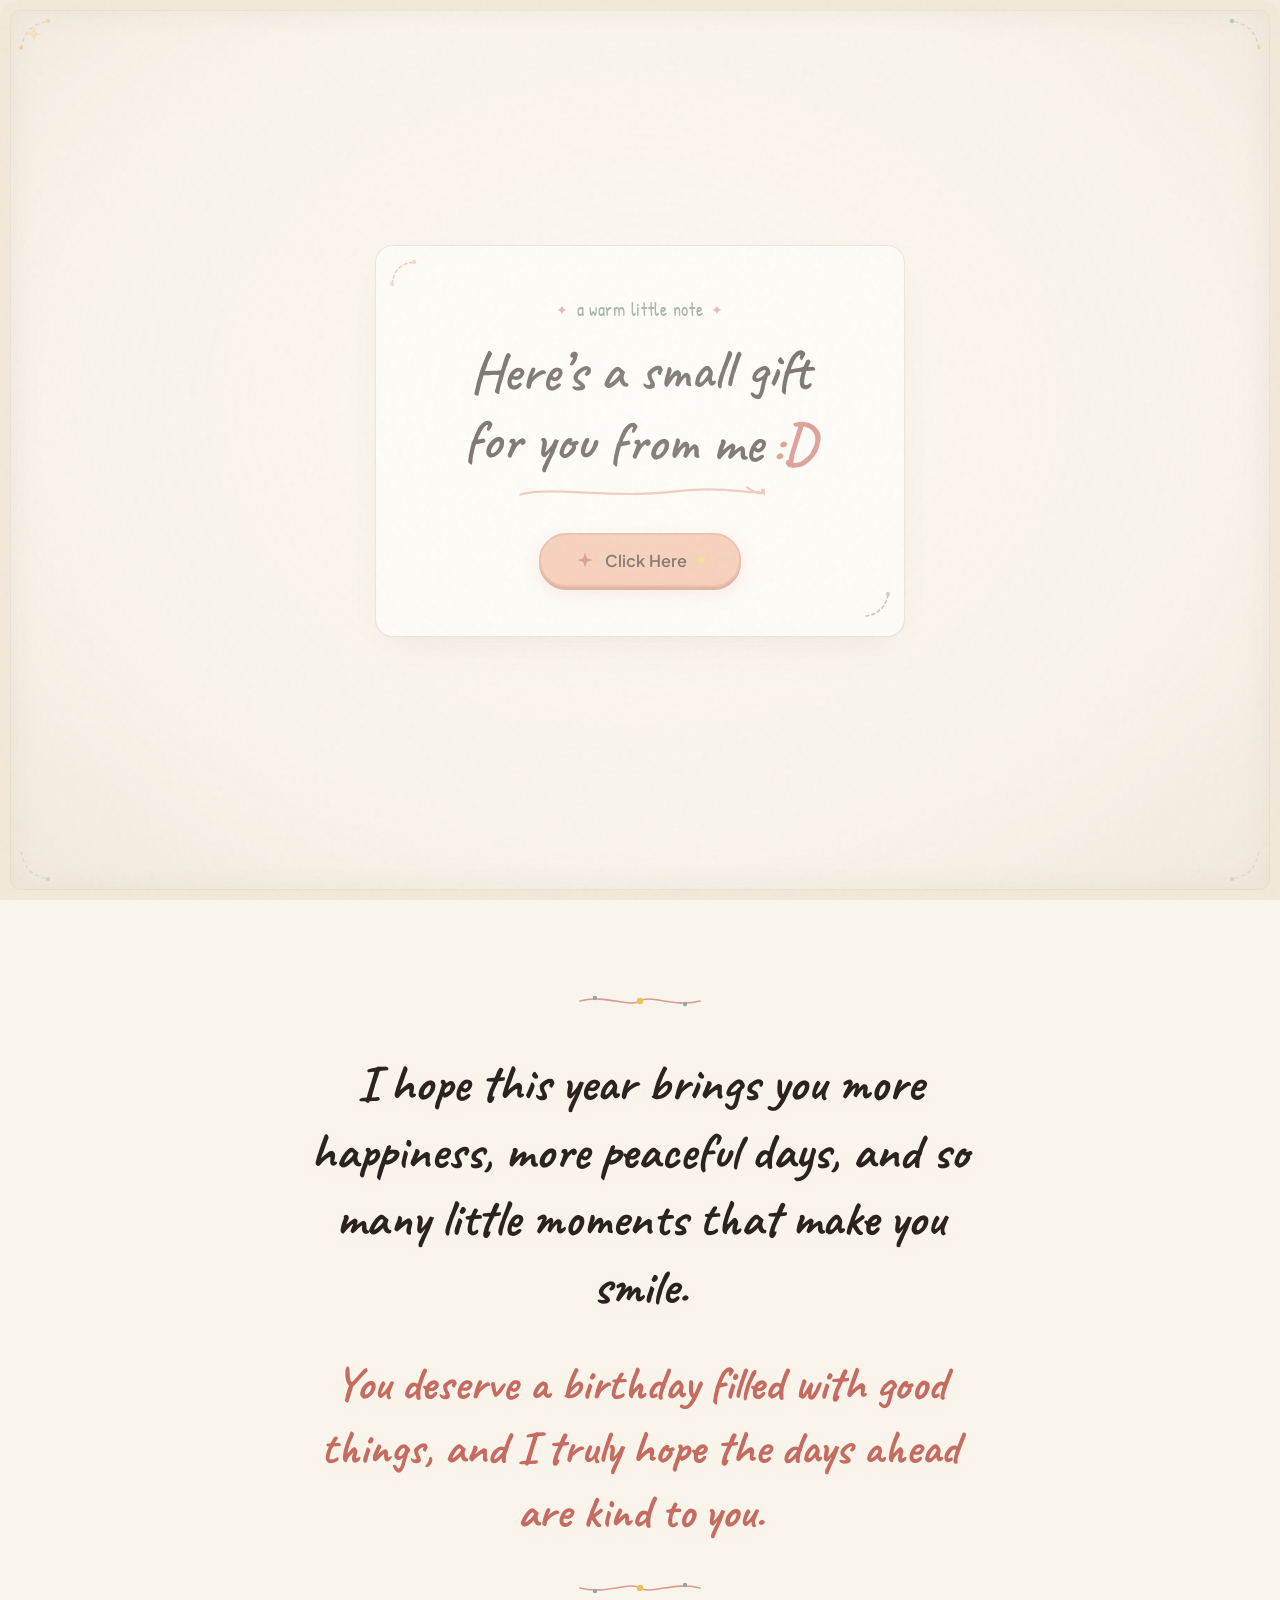
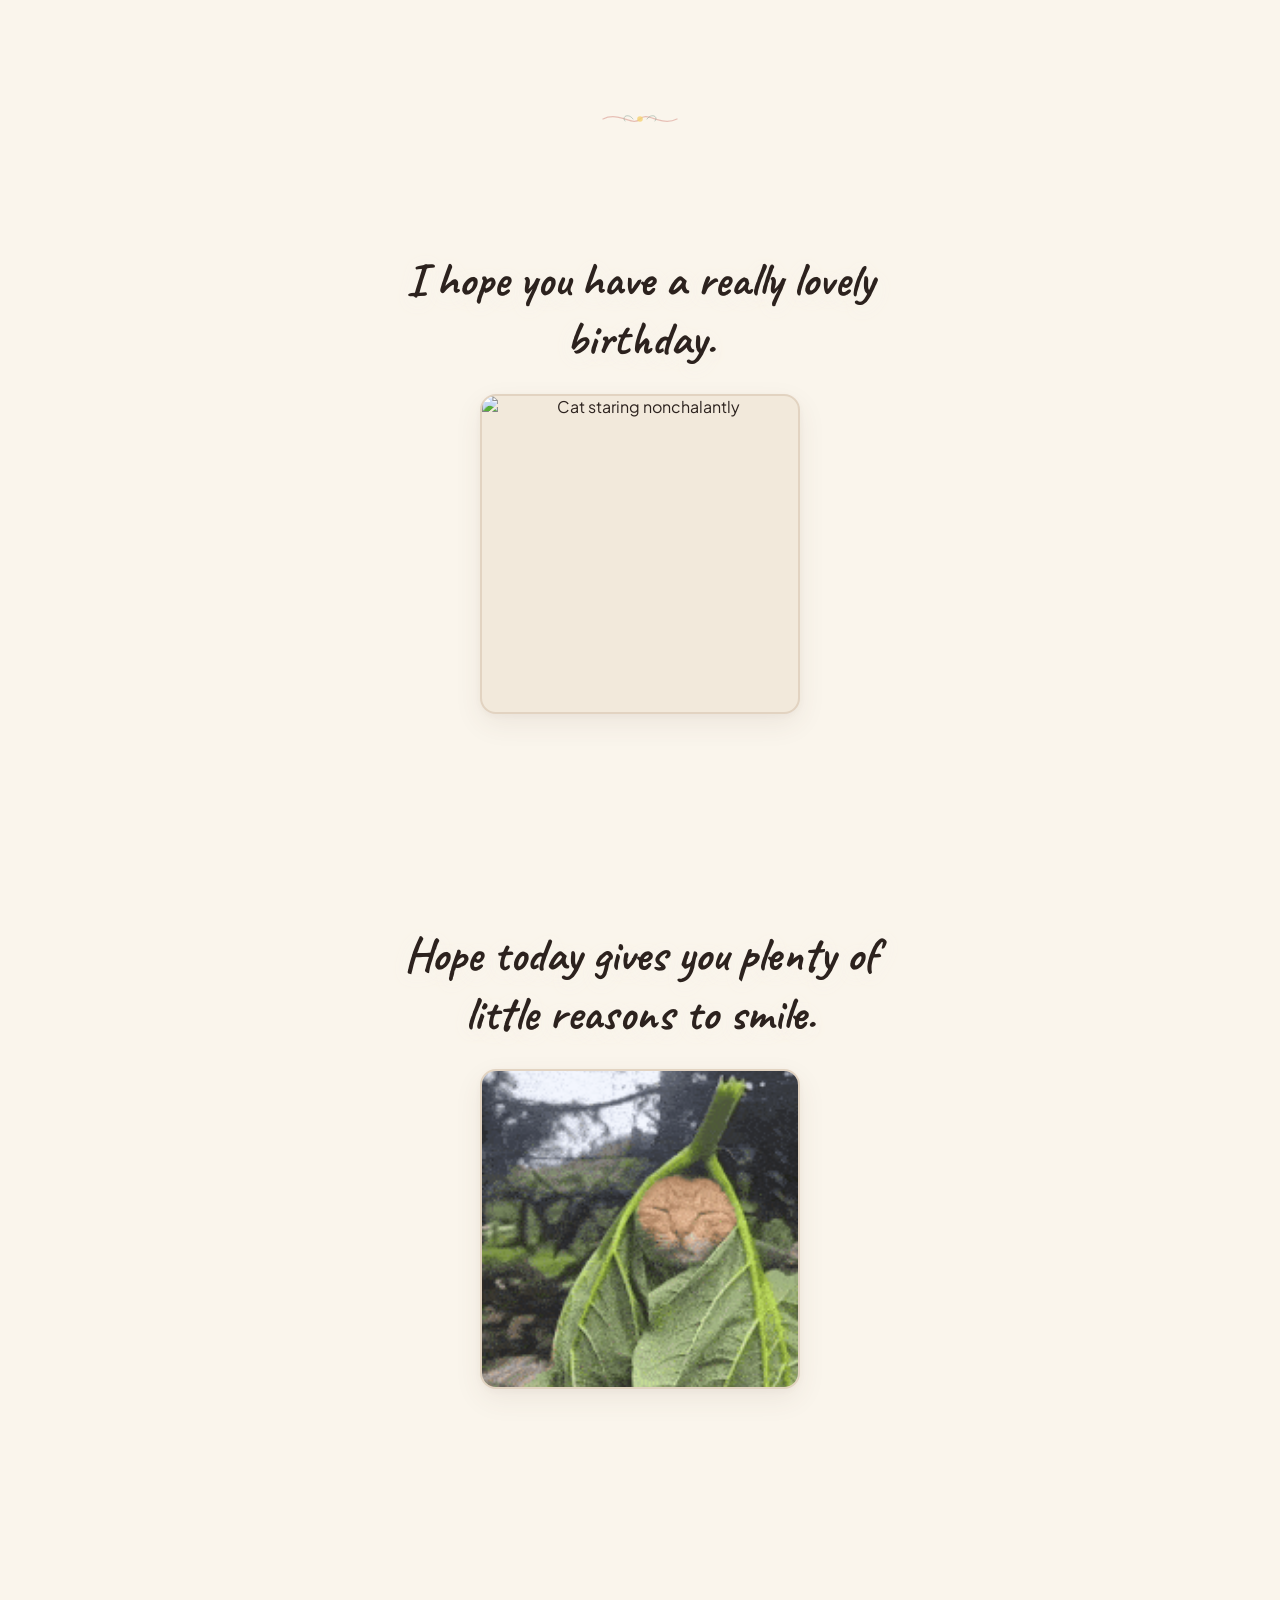
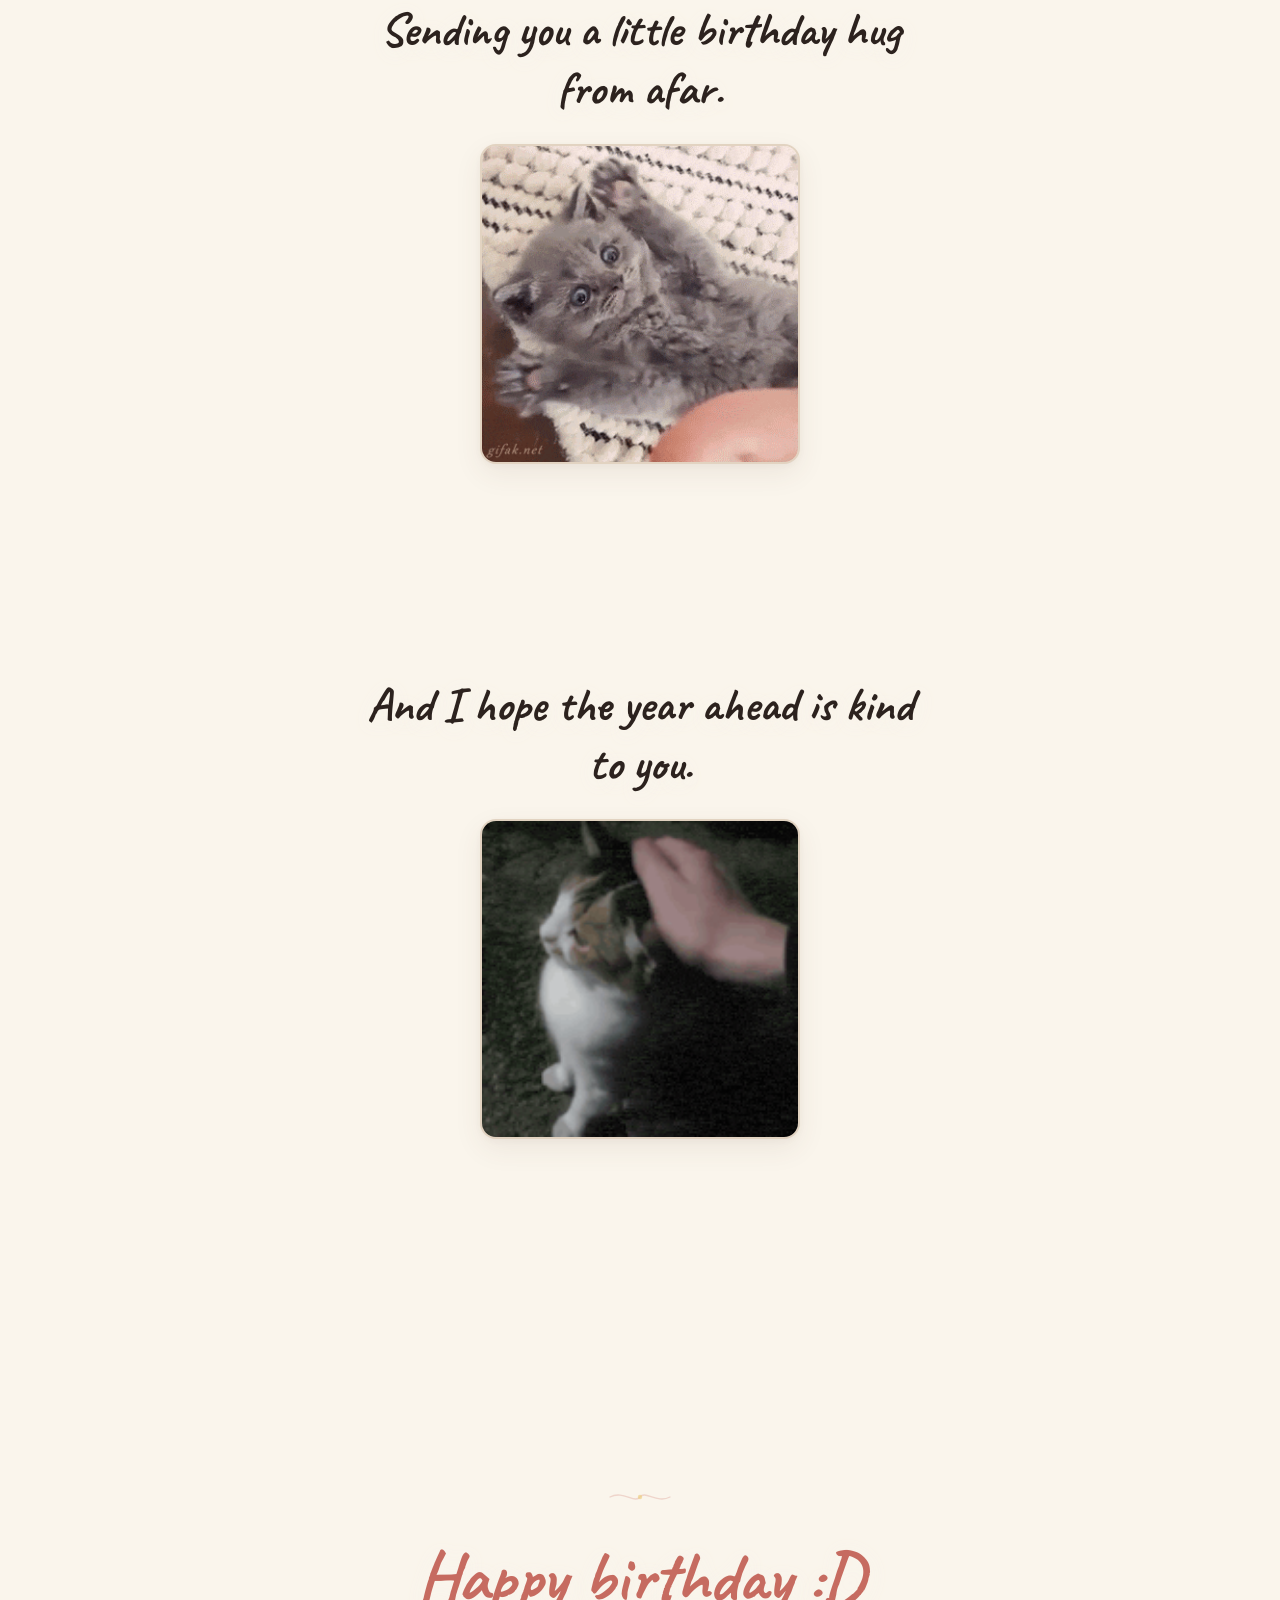
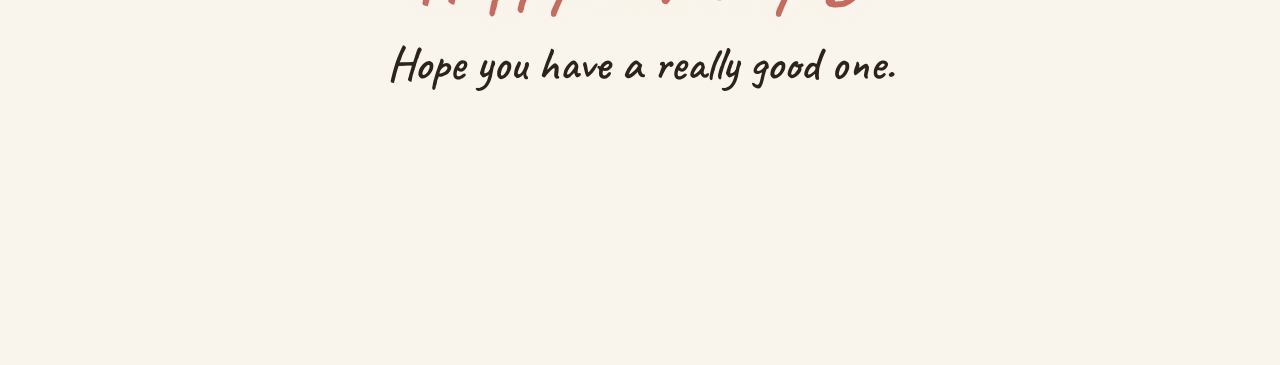
==== commit 20b3f609: "Fix: Fully unlocked native scroll, instant card tap & guaranteed story visibility" ====
--- a/index.html
+++ b/index.html
@@ -13,7 +13,7 @@
   <link rel="preconnect" href="https://fonts.gstatic.com" crossorigin>
   <link href="https://fonts.googleapis.com/css2?family=Caveat:wght@500;600;700&family=Patrick+Hand&family=Plus+Jakarta+Sans:wght@400;500;600;700&display=swap" rel="stylesheet">
   
-  <link rel="stylesheet" href="style.css?v=20260816_v5">
+  <link rel="stylesheet" href="style.css?v=20260816_fix_scroll_v2">
 </head>
 <body>
 
@@ -492,6 +492,11 @@
             <circle cx="225" cy="12" r="1.8" fill="#7A9A8B"/>
           </svg>
         </div>
+
+        <!-- Gentle floating scroll hint (clickable) -->
+        <div class="story-scroll-hint" id="storyScrollHint" style="cursor: pointer;" role="button" aria-label="Scroll down to see birthday wishes">
+          <span class="hint-text">scroll down for your wishes ↓</span>
+        </div>
       </div>
 
     </section>
@@ -596,6 +601,6 @@
   <!-- Particle Burst Layer -->
   <div class="burst-layer" id="burstLayer" aria-hidden="true"></div>
 
-  <script src="app.js?v=20260816_v5"></script>
+  <script src="app.js?v=20260816_fix_scroll_v2"></script>
 </body>
 </html>
--- a/style.css
+++ b/style.css
@@ -54,20 +54,16 @@
 html {
   background-color: var(--bg-paper);
   scroll-behavior: smooth;
-  overflow-x: hidden;
-  overflow-y: auto;
+  -webkit-overflow-scrolling: touch;
 }
 
 body {
   width: 100%;
   min-height: 100vh;
-  overflow-x: hidden;
-  overflow-y: auto;
   background-color: var(--bg-paper);
   color: var(--ink-primary);
   font-family: var(--font-ui);
-  user-select: none;
-  -webkit-user-select: none;
+  -webkit-overflow-scrolling: touch;
 }
 
 /* ==========================================================================
@@ -176,12 +172,14 @@
   z-index: 50;
   background-color: var(--bg-paper);
   transition: opacity 0.65s ease, transform 0.75s var(--ease-soft-out);
+  cursor: pointer;
 }
 
 .opening-stage.fading-away {
   opacity: 0;
   transform: translateY(-24px) scale(0.96);
   pointer-events: none;
+  visibility: hidden;
 }
 
 .editorial-card-wrapper {
@@ -370,12 +368,6 @@
 .story-experience {
   position: relative;
   width: 100%;
-  opacity: 0;
-  pointer-events: none;
-  transition: opacity 0.75s var(--ease-soft-out);
-}
-
-.story-experience.revealed {
   opacity: 1;
   pointer-events: auto;
 }
@@ -677,8 +669,30 @@
     0 4px 18px rgba(250, 245, 236, 0.9);
 }
 
-.moment-wish.text-hug {
+/* Story Scroll Hint */
+.story-scroll-hint {
+  margin-top: 1.6rem;
+  opacity: 0;
+  transform: translateY(0);
+  transition: opacity 0.8s ease;
+}
+
+body.bloomed .story-scroll-hint {
+  opacity: 0.9;
+  animation: gentle-scroll-bob 2.2s infinite ease-in-out;
+}
+
+.hint-text {
+  font-family: var(--font-handwritten);
+  font-size: 1.45rem;
+  font-weight: 600;
   color: var(--color-deep-rose);
+  letter-spacing: 0.01em;
+}
+
+@keyframes gentle-scroll-bob {
+  0%, 100% { transform: translateY(0); }
+  50% { transform: translateY(6px); }
 }
 
 /* Media Wrapper (Fixed 1:1 Aspect Ratio) */
@@ -703,16 +717,11 @@
   display: block;
 }
 
-/* Timed Cat Reveal */
+/* Cat Moments are fully visible with gentle smooth fade */
 .timed-cat-reveal {
-  opacity: 0;
-  transform: translateY(12px) scale(0.98);
-  transition: opacity 0.75s ease, transform 0.75s var(--ease-soft-out);
-}
-
-.timed-cat-reveal.cat-visible {
-  opacity: 1;
-  transform: translateY(0) scale(1);
+  opacity: 1;
+  transform: translateY(0);
+  transition: opacity 0.5s ease, transform 0.5s var(--ease-soft-out);
 }
 
 /* ==========================================================================
@@ -776,18 +785,13 @@
 }
 
 /* ==========================================================================
-   5. SCROLL-REVEAL SYSTEM (INTERSECTION OBSERVER)
+   5. SCROLL-REVEAL SYSTEM (Guaranteed 100% visible)
    ========================================================================== */
 
 .scroll-reveal {
-  opacity: 0;
-  transform: translateY(14px);
-  transition: opacity 0.75s var(--ease-soft-out), transform 0.75s var(--ease-soft-out);
-}
-
-.scroll-reveal.in-view {
   opacity: 1;
   transform: translateY(0);
+  transition: opacity 0.5s var(--ease-soft-out), transform 0.5s var(--ease-soft-out);
 }
 
 /* ==========================================================================
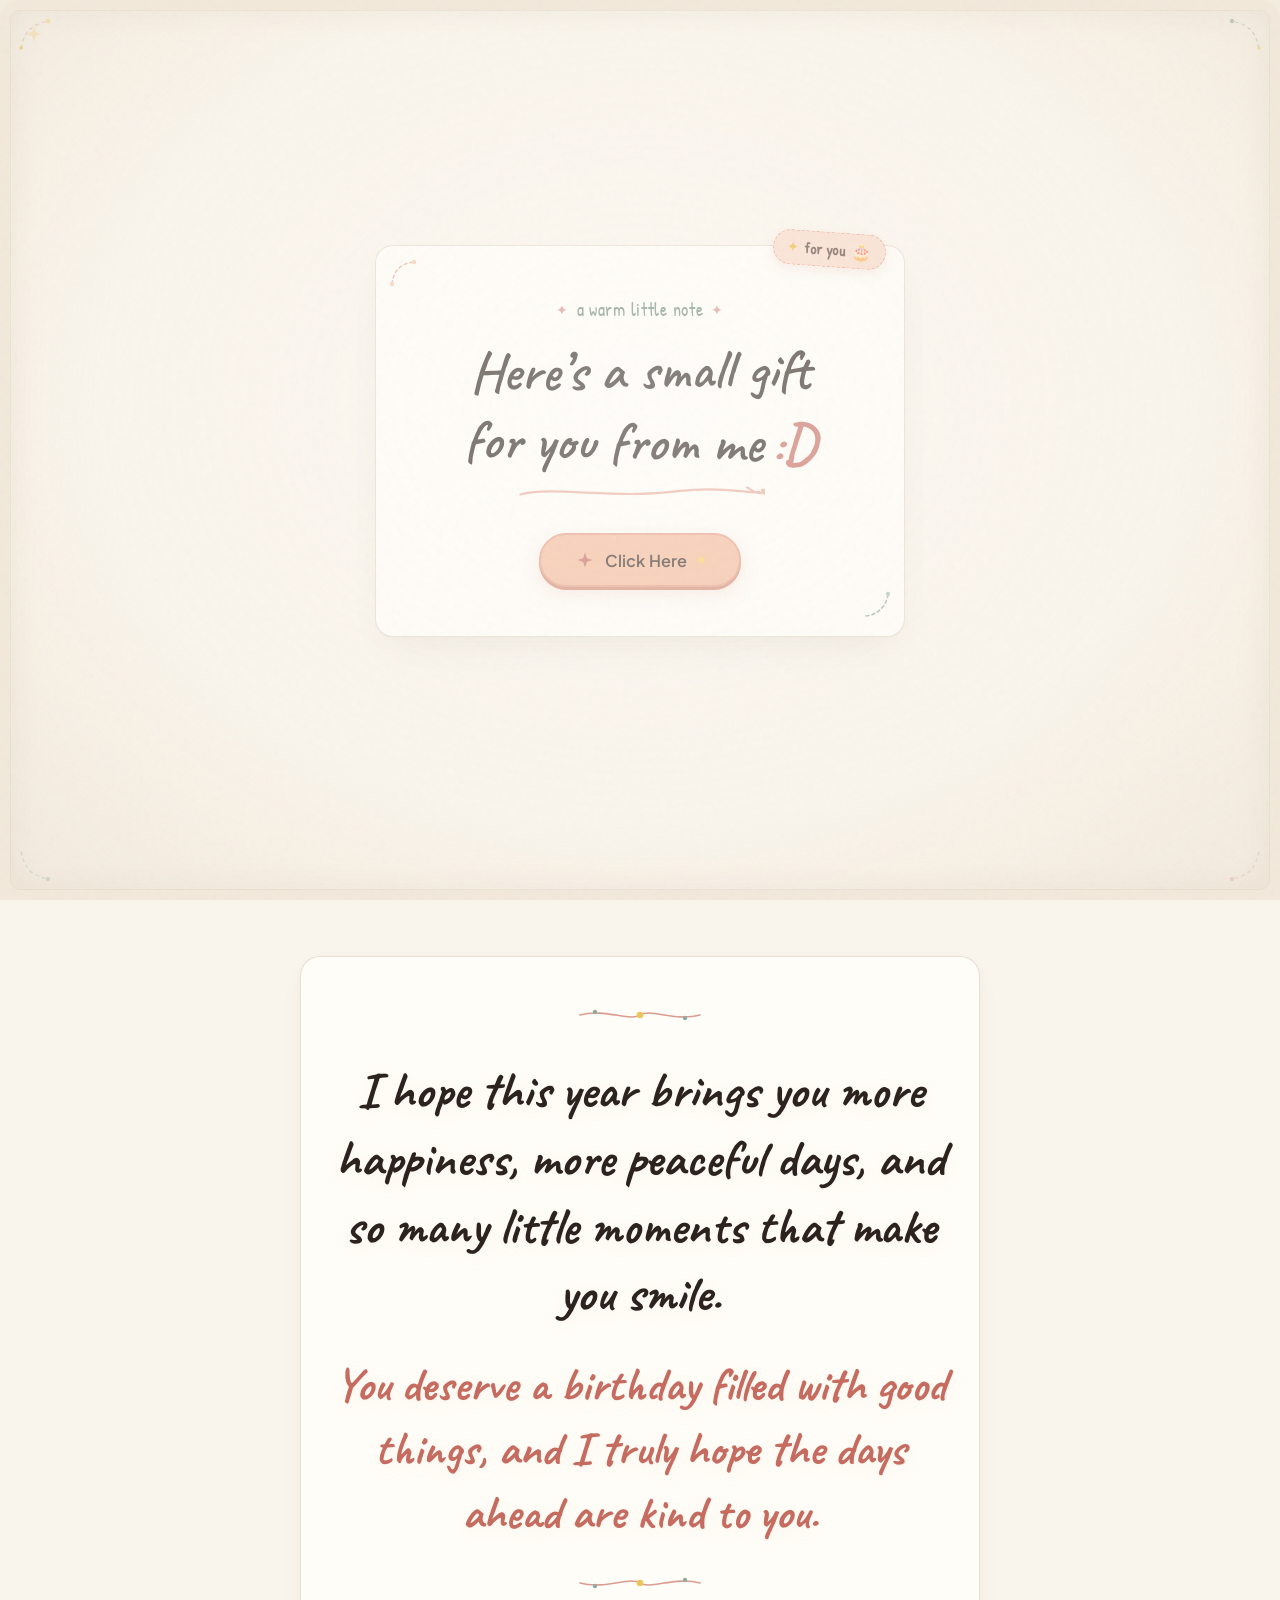
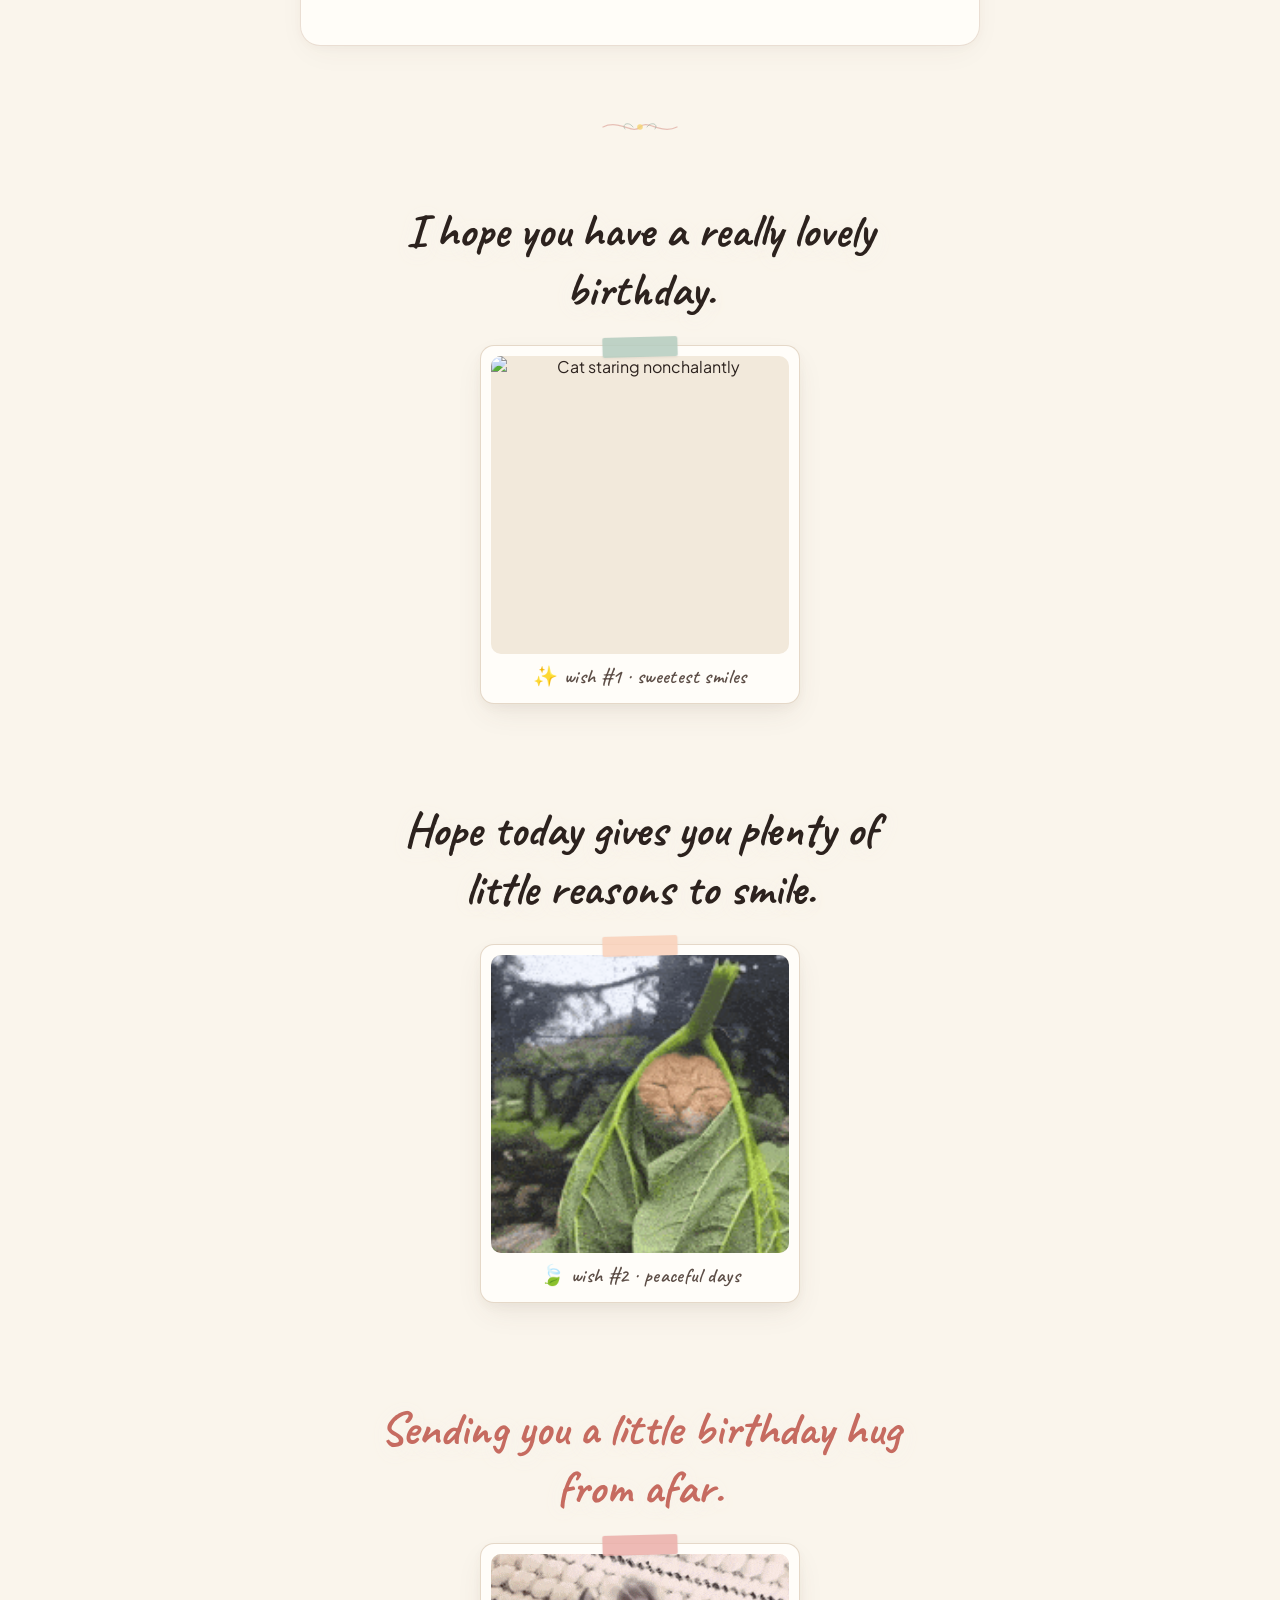
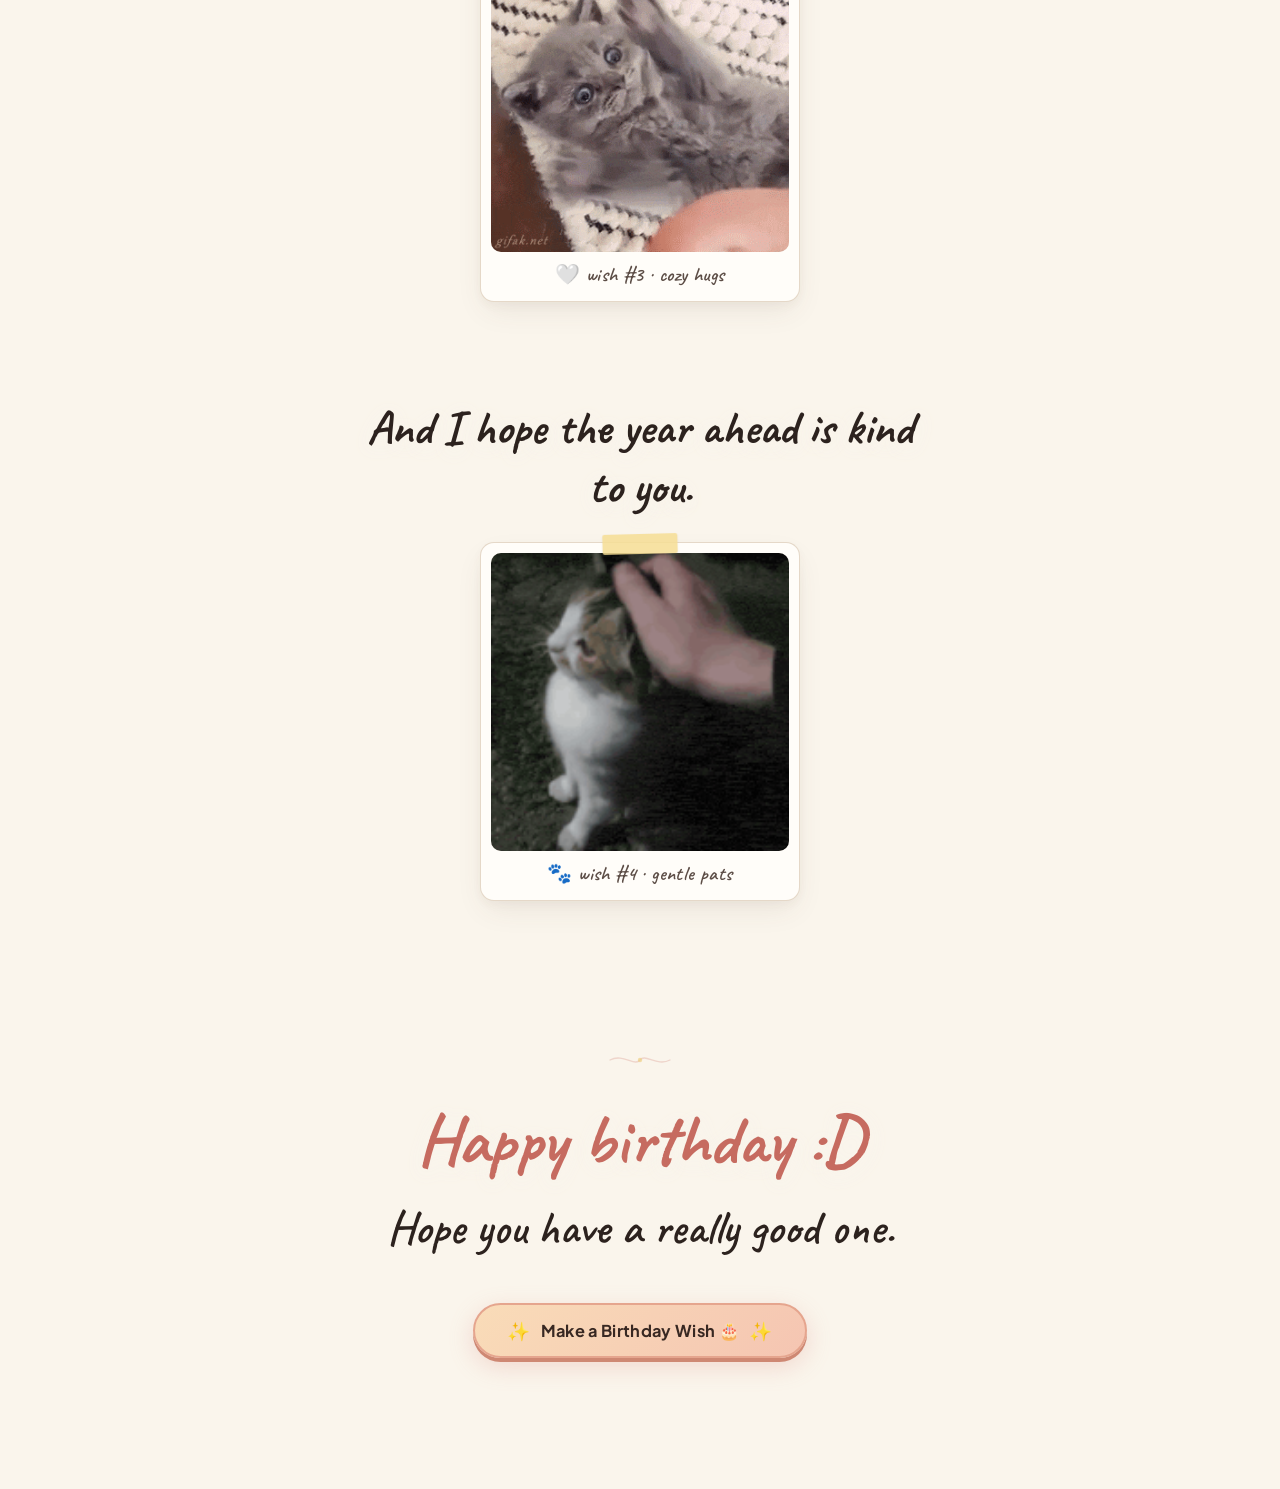
==== commit 1f204417: "Sweet Birthday UI: wax seal badge, polaroid keepsake frames with washi tape, and interactive birthda" ====
--- a/index.html
+++ b/index.html
@@ -13,7 +13,7 @@
   <link rel="preconnect" href="https://fonts.gstatic.com" crossorigin>
   <link href="https://fonts.googleapis.com/css2?family=Caveat:wght@500;600;700&family=Patrick+Hand&family=Plus+Jakarta+Sans:wght@400;500;600;700&display=swap" rel="stylesheet">
   
-  <link rel="stylesheet" href="style.css?v=20260816_fix_scroll_v2">
+  <link rel="stylesheet" href="style.css?v=20260816_sweet_ui_v1">
 </head>
 <body>
 
@@ -54,6 +54,13 @@
     <div class="editorial-card-wrapper" id="cardWrapper">
       <div class="card-art-frame">
         
+        <!-- Sweet Wax Seal / Birthday Stamp Badge -->
+        <div class="wax-seal-badge" aria-hidden="true">
+          <span class="seal-sparkle">✦</span>
+          <span class="seal-text">for you</span>
+          <span class="seal-cake">🎂</span>
+        </div>
+
         <!-- Corner Accents on Card -->
         <div class="frame-corner-doodle top-left" aria-hidden="true">
           <svg width="40" height="40" viewBox="0 0 40 40" fill="none">
@@ -122,15 +129,13 @@
     <!-- 1. FULL HAND-DRAWN BOTANICAL GARDEN BLOOM & CENTER MESSAGE -->
     <section class="story-section section-bloom" id="sectionBloom">
       
-      <!-- Master Botanical Garden Canvas: 400x700 Portrait Frame matching mobile/desktop viewport ratio perfectly -->
+      <!-- Master Botanical Garden Canvas: 400x700 Portrait Frame -->
       <svg class="bloom-meadow-canvas" viewBox="0 0 400 700" preserveAspectRatio="xMidYMid meet" fill="none" xmlns="http://www.w3.org/2000/svg">
         <defs>
-          <!-- 1. Rose: Dusty Rose & Soft Coral (Multi-layered hand-drawn petals) -->
+          <!-- 1. Rose: Dusty Rose & Soft Coral -->
           <g id="flower-rose-blush">
-            <!-- Calyx & Sepals -->
             <path d="M-14 14 C -22 20, -26 30, -16 26 Z" fill="#6B887B" stroke="#2C221E" stroke-width="0.8"/>
             <path d="M14 14 C 22 20, 26 30, 16 26 Z" fill="#6B887B" stroke="#2C221E" stroke-width="0.8"/>
-            <!-- Outer Petals Layer -->
             <circle cx="0" cy="0" r="18" fill="#D4867A" stroke="#2C221E" stroke-width="0.9"/>
             <path d="M-14 -5 C -18 -14, -2 -20, 10 -15 C 18 -8, 14 6, 6 15 C -4 16, -14 10, -14 -5 Z" fill="#DE9185" stroke="#2C221E" stroke-width="0.8"/>
             <path d="M-9 -3 C -12 -9, 0 -14, 8 -8 C 12 -2, 6 8, 0 10 C -6 8, -10 2, -9 -3 Z" fill="#F4BAAC" stroke="#2C221E" stroke-width="0.8"/>
@@ -203,7 +208,7 @@
             <ellipse cx="0" cy="-110" rx="2.2" ry="3.5" fill="#D9CEF0" stroke="#2C221E" stroke-width="0.7"/>
           </g>
 
-          <!-- 7. Coral Wildflower (Dainty 5-petal) -->
+          <!-- 7. Coral Wildflower -->
           <g id="flower-coral-wild">
             <path d="M0 -9 C 3 -9, 5 -4, 0 0 C -5 -4, -3 -9, 0 -9 Z" fill="#DE8F83" stroke="#2C221E" stroke-width="0.8"/>
             <path d="M0 -9 C 3 -9, 5 -4, 0 0 C -5 -4, -3 -9, 0 -9 Z" transform="rotate(72)" fill="#DE8F83" stroke="#2C221E" stroke-width="0.8"/>
@@ -263,212 +268,115 @@
           </g>
         </defs>
 
-        <!-- ================================================================
-             BACKGROUND BOTANICAL LAYER (Soft Horizon & Upper Corner Arches)
-             ================================================================ -->
+        <!-- Background Botanical Layer -->
         <g class="bloom-layer layer-bg">
-          <!-- Soil Horizon Line -->
           <path class="ground-contour-back" d="M0 700 Q 100 660 200 665 T 400 700 L 400 700 L 0 700 Z" fill="#EDE4D4" opacity="0.55"/>
           <path class="ground-contour-line" d="M0 680 Q 120 655 200 660 T 400 680" stroke="#8DA89A" stroke-width="1" stroke-dasharray="3 4" opacity="0.5"/>
 
           <!-- Top-Left Corner Arch -->
-          <g class="bg-botanical-el bg-tl-fern" transform="translate(30, 80) rotate(15) scale(0.65)" opacity="0.55">
-            <use href="#leaf-fern-sprig"/>
-          </g>
-          <g class="bg-botanical-el bg-tl-lav" transform="translate(20, 130) rotate(25) scale(0.65)" opacity="0.6">
-            <use href="#flower-lavender-stalk"/>
-          </g>
-          <g class="bg-botanical-el bg-tl-peri" transform="translate(45, 170) rotate(-10) scale(0.7)" opacity="0.65">
-            <use href="#flower-periwinkle-blue"/>
-          </g>
-          <g class="bg-botanical-el bg-tl-daisy" transform="translate(35, 110) rotate(-15) scale(0.65)" opacity="0.75">
-            <use href="#flower-daisy-white"/>
-          </g>
+          <g class="bg-botanical-el bg-tl-fern" transform="translate(30, 80) rotate(15) scale(0.65)" opacity="0.55"><use href="#leaf-fern-sprig"/></g>
+          <g class="bg-botanical-el bg-tl-lav" transform="translate(20, 130) rotate(25) scale(0.65)" opacity="0.6"><use href="#flower-lavender-stalk"/></g>
+          <g class="bg-botanical-el bg-tl-peri" transform="translate(45, 170) rotate(-10) scale(0.7)" opacity="0.65"><use href="#flower-periwinkle-blue"/></g>
+          <g class="bg-botanical-el bg-tl-daisy" transform="translate(35, 110) rotate(-15) scale(0.65)" opacity="0.75"><use href="#flower-daisy-white"/></g>
 
           <!-- Top-Right Corner Arch -->
-          <g class="bg-botanical-el bg-tr-fern" transform="translate(370, 80) rotate(-15) scale(0.65)" opacity="0.55">
-            <use href="#leaf-fern-sprig"/>
-          </g>
-          <g class="bg-botanical-el bg-tr-lav" transform="translate(380, 130) rotate(-25) scale(0.65)" opacity="0.6">
-            <use href="#flower-lavender-stalk"/>
-          </g>
-          <g class="bg-botanical-el bg-tr-peri" transform="translate(355, 170) rotate(10) scale(0.7)" opacity="0.65">
-            <use href="#flower-periwinkle-blue"/>
-          </g>
-          <g class="bg-botanical-el bg-tr-daisy" transform="translate(365, 110) rotate(15) scale(0.65)" opacity="0.75">
-            <use href="#flower-daisy-white"/>
-          </g>
-
-          <!-- Mid Flank Climbing Stems & Buds (Framing Middle Area) -->
-          <g class="bg-botanical-el bg-ml-sprig" transform="translate(25, 380) rotate(10) scale(0.65)" opacity="0.65">
-            <use href="#leaf-fern-sprig"/>
-          </g>
-          <g class="bg-botanical-el bg-ml-peri" transform="translate(35, 430) rotate(-15) scale(0.7)" opacity="0.75">
-            <use href="#flower-periwinkle-blue"/>
-          </g>
-          <g class="bg-botanical-el bg-mr-sprig" transform="translate(375, 380) rotate(-10) scale(0.65)" opacity="0.65">
-            <use href="#leaf-fern-sprig"/>
-          </g>
-          <g class="bg-botanical-el bg-mr-peri" transform="translate(365, 430) rotate(15) scale(0.7)" opacity="0.75">
-            <use href="#flower-periwinkle-blue"/>
-          </g>
-        </g>
-
-        <!-- ================================================================
-             MIDGROUND STEMS LAYER (Organic upward growth from ground)
-             ================================================================ -->
+          <g class="bg-botanical-el bg-tr-fern" transform="translate(370, 80) rotate(-15) scale(0.65)" opacity="0.55"><use href="#leaf-fern-sprig"/></g>
+          <g class="bg-botanical-el bg-tr-lav" transform="translate(380, 130) rotate(-25) scale(0.65)" opacity="0.6"><use href="#flower-lavender-stalk"/></g>
+          <g class="bg-botanical-el bg-tr-peri" transform="translate(355, 170) rotate(10) scale(0.7)" opacity="0.65"><use href="#flower-periwinkle-blue"/></g>
+          <g class="bg-botanical-el bg-tr-daisy" transform="translate(365, 110) rotate(15) scale(0.65)" opacity="0.75"><use href="#flower-daisy-white"/></g>
+
+          <!-- Mid Flank Climbing Stems -->
+          <g class="bg-botanical-el bg-ml-sprig" transform="translate(25, 380) rotate(10) scale(0.65)" opacity="0.65"><use href="#leaf-fern-sprig"/></g>
+          <g class="bg-botanical-el bg-ml-peri" transform="translate(35, 430) rotate(-15) scale(0.7)" opacity="0.75"><use href="#flower-periwinkle-blue"/></g>
+          <g class="bg-botanical-el bg-mr-sprig" transform="translate(375, 380) rotate(-10) scale(0.65)" opacity="0.65"><use href="#leaf-fern-sprig"/></g>
+          <g class="bg-botanical-el bg-mr-peri" transform="translate(365, 430) rotate(15) scale(0.7)" opacity="0.75"><use href="#flower-periwinkle-blue"/></g>
+        </g>
+
+        <!-- Midground Stems Layer -->
         <g class="bloom-layer layer-stems">
-          <!-- Left side stems -->
           <path class="grow-stem stem-l1" d="M35 700 Q 20 610 35 530" stroke="#5E7C6E" stroke-width="2.2" stroke-linecap="round"/>
           <path class="grow-stem stem-l2" d="M70 700 Q 55 620 70 560" stroke="#5E7C6E" stroke-width="2.5" stroke-linecap="round"/>
           <path class="grow-stem stem-l3" d="M110 700 Q 95 640 105 580" stroke="#5E7C6E" stroke-width="2.2" stroke-linecap="round"/>
 
-          <!-- Center lower stems -->
           <path class="grow-stem stem-c1" d="M160 700 Q 155 660 160 630" stroke="#5E7C6E" stroke-width="2" stroke-linecap="round"/>
           <path class="grow-stem stem-c2" d="M200 700 Q 198 650 200 615" stroke="#5E7C6E" stroke-width="2.8" stroke-linecap="round"/>
           <path class="grow-stem stem-c3" d="M240 700 Q 245 660 240 630" stroke="#5E7C6E" stroke-width="2" stroke-linecap="round"/>
 
-          <!-- Right side stems -->
           <path class="grow-stem stem-r1" d="M290 700 Q 305 640 295 580" stroke="#5E7C6E" stroke-width="2.2" stroke-linecap="round"/>
           <path class="grow-stem stem-r2" d="M330 700 Q 345 620 330 560" stroke="#5E7C6E" stroke-width="2.5" stroke-linecap="round"/>
           <path class="grow-stem stem-r3" d="M365 700 Q 380 610 365 530" stroke="#5E7C6E" stroke-width="2.2" stroke-linecap="round"/>
         </g>
 
-        <!-- ================================================================
-             DELICATE FOLIAGE LAYER (Leaves unfolding along stems)
-             ================================================================ -->
+        <!-- Delicate Foliage Layer -->
         <g class="bloom-layer layer-leaves">
-          <!-- Left leaves -->
           <g class="bloom-el leaf-l1" transform="translate(35, 620) rotate(-25) scale(0.7)"><use href="#leaf-tapered"/></g>
           <g class="bloom-el leaf-l2" transform="translate(50, 580) rotate(15) scale(0.75)"><use href="#leaf-eucalyptus"/></g>
           <g class="bloom-el leaf-l3" transform="translate(85, 640) rotate(-18) scale(0.65)"><use href="#leaf-tapered"/></g>
           <g class="bloom-el leaf-l4" transform="translate(95, 600) rotate(20) scale(0.65)"><use href="#leaf-fern-sprig"/></g>
 
-          <!-- Center leaves -->
           <g class="bloom-el leaf-c1" transform="translate(170, 660) rotate(-12) scale(0.6)"><use href="#leaf-tapered"/></g>
           <g class="bloom-el leaf-c2" transform="translate(195, 650) rotate(-15) scale(0.6)"><use href="#leaf-tapered"/></g>
           <g class="bloom-el leaf-c3" transform="translate(205, 640) rotate(15) scale(0.6)"><use href="#leaf-tapered"/></g>
           <g class="bloom-el leaf-c4" transform="translate(230, 660) rotate(12) scale(0.6)"><use href="#leaf-tapered"/></g>
 
-          <!-- Right leaves -->
           <g class="bloom-el leaf-r1" transform="translate(305, 640) rotate(18) scale(0.65)"><use href="#leaf-tapered"/></g>
           <g class="bloom-el leaf-r2" transform="translate(305, 600) rotate(-20) scale(0.65)"><use href="#leaf-fern-sprig"/></g>
           <g class="bloom-el leaf-r3" transform="translate(350, 580) rotate(-15) scale(0.75)"><use href="#leaf-eucalyptus"/></g>
           <g class="bloom-el leaf-r4" transform="translate(365, 620) rotate(25) scale(0.7)"><use href="#leaf-tapered"/></g>
         </g>
 
-        <!-- ================================================================
-             SMALL WILDFLOWERS & BUDS LAYER (Early bloomers)
-             ================================================================ -->
+        <!-- Small Wildflowers Layer -->
         <g class="bloom-layer layer-early-flowers">
-          <!-- Left side early blooms -->
           <g class="bloom-el early-1" transform="translate(35, 530) rotate(-10) scale(0.75)"><use href="#flower-periwinkle-blue"/></g>
           <g class="bloom-el early-2" transform="translate(60, 510) rotate(15) scale(0.8)"><use href="#flower-coral-wild"/></g>
           <g class="bloom-el early-3" transform="translate(85, 540) scale(0.85)"><use href="#flower-tiny-floret"/></g>
           <g class="bloom-el early-4" transform="translate(110, 525) rotate(-8) scale(0.75)"><use href="#flower-coral-wild"/></g>
 
-          <!-- Center lower wildflowers -->
           <g class="bloom-el early-5" transform="translate(150, 655) rotate(6) scale(0.7)"><use href="#flower-periwinkle-blue"/></g>
           <g class="bloom-el early-6" transform="translate(180, 645) rotate(-5) scale(0.75)"><use href="#flower-coral-wild"/></g>
           <g class="bloom-el early-7" transform="translate(200, 665) scale(0.8)"><use href="#flower-tiny-floret"/></g>
           <g class="bloom-el early-8" transform="translate(220, 645) rotate(5) scale(0.75)"><use href="#flower-coral-wild"/></g>
           <g class="bloom-el early-9" transform="translate(250, 655) rotate(-6) scale(0.7)"><use href="#flower-periwinkle-blue"/></g>
 
-          <!-- Right side early blooms -->
           <g class="bloom-el early-10" transform="translate(290, 525) rotate(8) scale(0.75)"><use href="#flower-coral-wild"/></g>
           <g class="bloom-el early-11" transform="translate(315, 540) scale(0.85)"><use href="#flower-tiny-floret"/></g>
           <g class="bloom-el early-12" transform="translate(340, 510) rotate(-15) scale(0.8)"><use href="#flower-coral-wild"/></g>
           <g class="bloom-el early-13" transform="translate(365, 530) rotate(10) scale(0.75)"><use href="#flower-periwinkle-blue"/></g>
         </g>
 
-        <!-- ================================================================
-             MIDGROUND FLOWERS LAYER (Daisies, buttercups, lavender, peach roses)
-             ================================================================ -->
+        <!-- Midground Flowers Layer -->
         <g class="bloom-layer layer-mid-flowers">
-          <!-- Left side mid blooms -->
-          <g class="bloom-el mid-fl-1" transform="translate(25, 570) rotate(-18) scale(0.75)">
-            <use href="#flower-daisy-yellow"/>
-          </g>
-          <g class="bloom-el mid-fl-2" transform="translate(70, 560) rotate(-10) scale(0.8)">
-            <use href="#flower-daisy-white"/>
-          </g>
-          <g class="bloom-el mid-fl-3" transform="translate(20, 650) rotate(-15) scale(0.75)">
-            <use href="#flower-lavender-stalk"/>
-          </g>
-          <g class="bloom-el mid-fl-4" transform="translate(105, 580) rotate(12) scale(0.78)">
-            <use href="#flower-rose-peach"/>
-          </g>
-
-          <!-- Center lower meadow blooms -->
-          <g class="bloom-el mid-fl-5" transform="translate(160, 630) rotate(5) scale(0.7)">
-            <use href="#flower-daisy-white"/>
-          </g>
-          <g class="bloom-el mid-fl-6" transform="translate(240, 630) rotate(-5) scale(0.7)">
-            <use href="#flower-daisy-white"/>
-          </g>
-
-          <!-- Right side mid blooms -->
-          <g class="bloom-el mid-fl-7" transform="translate(295, 580) rotate(-12) scale(0.78)">
-            <use href="#flower-rose-peach"/>
-          </g>
-          <g class="bloom-el mid-fl-8" transform="translate(380, 650) rotate(15) scale(0.75)">
-            <use href="#flower-lavender-stalk"/>
-          </g>
-          <g class="bloom-el mid-fl-9" transform="translate(330, 560) rotate(10) scale(0.8)">
-            <use href="#flower-daisy-white"/>
-          </g>
-          <g class="bloom-el mid-fl-10" transform="translate(375, 570) rotate(18) scale(0.75)">
-            <use href="#flower-daisy-yellow"/>
-          </g>
-        </g>
-
-        <!-- ================================================================
-             FOREGROUND HERO FLOWERS (Large Blush Roses & Hero Daisies)
-             ================================================================ -->
+          <g class="bloom-el mid-fl-1" transform="translate(25, 570) rotate(-18) scale(0.75)"><use href="#flower-daisy-yellow"/></g>
+          <g class="bloom-el mid-fl-2" transform="translate(70, 560) rotate(-10) scale(0.8)"><use href="#flower-daisy-white"/></g>
+          <g class="bloom-el mid-fl-3" transform="translate(20, 650) rotate(-15) scale(0.75)"><use href="#flower-lavender-stalk"/></g>
+          <g class="bloom-el mid-fl-4" transform="translate(105, 580) rotate(12) scale(0.78)"><use href="#flower-rose-peach"/></g>
+
+          <g class="bloom-el mid-fl-5" transform="translate(160, 630) rotate(5) scale(0.7)"><use href="#flower-daisy-white"/></g>
+          <g class="bloom-el mid-fl-6" transform="translate(240, 630) rotate(-5) scale(0.7)"><use href="#flower-daisy-white"/></g>
+
+          <g class="bloom-el mid-fl-7" transform="translate(295, 580) rotate(-12) scale(0.78)"><use href="#flower-rose-peach"/></g>
+          <g class="bloom-el mid-fl-8" transform="translate(380, 650) rotate(15) scale(0.75)"><use href="#flower-lavender-stalk"/></g>
+          <g class="bloom-el mid-fl-9" transform="translate(330, 560) rotate(10) scale(0.8)"><use href="#flower-daisy-white"/></g>
+          <g class="bloom-el mid-fl-10" transform="translate(375, 570) rotate(18) scale(0.75)"><use href="#flower-daisy-yellow"/></g>
+        </g>
+
+        <!-- Foreground Hero Flowers -->
         <g class="bloom-layer layer-hero-flowers">
-          <!-- Left prominent hero cluster -->
-          <g class="bloom-el hero-fl-1" transform="translate(55, 610) rotate(-22) scale(0.95)">
-            <use href="#flower-rose-blush"/>
-          </g>
-          <g class="bloom-el hero-fl-2" transform="translate(85, 630) rotate(6) scale(0.85)">
-            <use href="#flower-daisy-white"/>
-          </g>
-
-          <!-- Center anchor rose (low, perfectly grounding the base) -->
-          <g class="bloom-el hero-fl-center" transform="translate(200, 615) scale(0.85)">
-            <use href="#flower-rose-blush"/>
-          </g>
-
-          <!-- Right prominent hero cluster -->
-          <g class="bloom-el hero-fl-3" transform="translate(315, 630) rotate(-6) scale(0.85)">
-            <use href="#flower-daisy-white"/>
-          </g>
-          <g class="bloom-el hero-fl-4" transform="translate(345, 610) rotate(22) scale(0.95)">
-            <use href="#flower-rose-blush"/>
-          </g>
-        </g>
-
-        <!-- ================================================================
-             BOTANICAL FAUNA & SPARKLES LAYER (Butterflies, Bees, Golden Sparkles)
-             ================================================================ -->
+          <g class="bloom-el hero-fl-1" transform="translate(55, 610) rotate(-22) scale(0.95)"><use href="#flower-rose-blush"/></g>
+          <g class="bloom-el hero-fl-2" transform="translate(85, 630) rotate(6) scale(0.85)"><use href="#flower-daisy-white"/></g>
+          <g class="bloom-el hero-fl-center" transform="translate(200, 615) scale(0.85)"><use href="#flower-rose-blush"/></g>
+          <g class="bloom-el hero-fl-3" transform="translate(315, 630) rotate(-6) scale(0.85)"><use href="#flower-daisy-white"/></g>
+          <g class="bloom-el hero-fl-4" transform="translate(345, 610) rotate(22) scale(0.95)"><use href="#flower-rose-blush"/></g>
+        </g>
+
+        <!-- Fauna & Sparkles Layer -->
         <g class="bloom-layer layer-fauna-sparkles">
-          <!-- Fluttering Butterflies (Framing upper side areas) -->
-          <g class="bloom-el fauna-butterfly-left" transform="translate(65, 230) rotate(-15) scale(0.95)">
-            <use href="#fauna-butterfly"/>
-          </g>
-          <g class="bloom-el fauna-butterfly-right" transform="translate(335, 230) rotate(20) scale(0.9)">
-            <use href="#fauna-butterfly"/>
-          </g>
-
-          <!-- Tiny Bees near nectar -->
-          <g class="bloom-el fauna-bee-1" transform="translate(100, 510) rotate(10) scale(0.85)">
-            <use href="#fauna-bee"/>
-          </g>
-          <g class="bloom-el fauna-bee-2" transform="translate(300, 510) rotate(-15) scale(0.85)">
-            <use href="#fauna-bee"/>
-          </g>
-
-          <!-- Golden Subtle Sparkles -->
+          <g class="bloom-el fauna-butterfly-left" transform="translate(65, 230) rotate(-15) scale(0.95)"><use href="#fauna-butterfly"/></g>
+          <g class="bloom-el fauna-butterfly-right" transform="translate(335, 230) rotate(20) scale(0.9)"><use href="#fauna-butterfly"/></g>
+
+          <g class="bloom-el fauna-bee-1" transform="translate(100, 510) rotate(10) scale(0.85)"><use href="#fauna-bee"/></g>
+          <g class="bloom-el fauna-bee-2" transform="translate(300, 510) rotate(-15) scale(0.85)"><use href="#fauna-bee"/></g>
+
           <path class="bloom-el spk-1" d="M120 280 L121.5 273 L128 271 L121.5 269 L120 262 L118.5 269 L112 271 L118.5 273 Z" fill="#F5CE62" opacity="0.85"/>
           <path class="bloom-el spk-2" d="M280 280 L281.5 273 L288 271 L281.5 269 L280 262 L278.5 269 L272 271 L278.5 273 Z" fill="#F5CE62" opacity="0.85"/>
           <path class="bloom-el spk-3" d="M200 240 L201.5 233 L207 231 L201.5 229 L200 222 L198.5 229 L193 231 L198.5 233 Z" fill="#E8B838" opacity="0.75"/>
@@ -477,7 +385,7 @@
         </g>
       </svg>
 
-      <!-- Centerpiece Text — perfectly framed in the clear center window -->
+      <!-- Centerpiece Text -->
       <div class="bloom-center-message" id="bloomCenterMessage">
         <h2 class="bloom-headline">
           <span class="text-line-1">That’s how the world bloomed</span>
@@ -493,7 +401,7 @@
           </svg>
         </div>
 
-        <!-- Gentle floating scroll hint (clickable) -->
+        <!-- Gentle Floating Scroll Button -->
         <div class="story-scroll-hint" id="storyScrollHint" style="cursor: pointer;" role="button" aria-label="Scroll down to see birthday wishes">
           <span class="hint-text">scroll down for your wishes ↓</span>
         </div>
@@ -501,33 +409,35 @@
 
     </section>
 
-    <!-- 2. BIG HEARTFELT BIRTHDAY MESSAGE (The Emotional Centerpiece) -->
+    <!-- 2. BIG HEARTFELT BIRTHDAY MESSAGE -->
     <section class="story-section section-heartfelt" id="sectionHeartfelt">
-      <div class="heartfelt-inner scroll-reveal">
-        <div class="botanical-accent-top" aria-hidden="true">
-          <svg width="140" height="26" viewBox="0 0 140 26" fill="none">
-            <path d="M10 13 C 35 6, 60 20, 70 13 C 80 6, 105 20, 130 13" stroke="#D4887C" stroke-width="1.6" stroke-linecap="round"/>
-            <circle cx="70" cy="13" r="3.2" fill="#E8B838"/>
-            <circle cx="25" cy="10" r="2.2" fill="#7A9A8B"/>
-            <circle cx="115" cy="16" r="2.2" fill="#7A9A8B"/>
-          </svg>
-        </div>
-
-        <p class="heartfelt-text-main">
-          I hope this year brings you more happiness, more peaceful days, and so many little moments that make you smile.
-        </p>
-        
-        <p class="heartfelt-text-sub">
-          You deserve a birthday filled with good things, and I truly hope the days ahead are kind to you.
-        </p>
-
-        <div class="botanical-accent-bottom" aria-hidden="true">
-          <svg width="140" height="26" viewBox="0 0 140 26" fill="none">
-            <path d="M10 13 C 35 20, 60 6, 70 13 C 80 20, 105 6, 130 13" stroke="#D4887C" stroke-width="1.6" stroke-linecap="round"/>
-            <circle cx="70" cy="13" r="3.2" fill="#E8B838"/>
-            <circle cx="25" cy="16" r="2.2" fill="#7A9A8B"/>
-            <circle cx="115" cy="10" r="2.2" fill="#7A9A8B"/>
-          </svg>
+      <div class="heartfelt-card-container">
+        <div class="heartfelt-inner">
+          <div class="botanical-accent-top" aria-hidden="true">
+            <svg width="140" height="26" viewBox="0 0 140 26" fill="none">
+              <path d="M10 13 C 35 6, 60 20, 70 13 C 80 6, 105 20, 130 13" stroke="#D4887C" stroke-width="1.6" stroke-linecap="round"/>
+              <circle cx="70" cy="13" r="3.2" fill="#E8B838"/>
+              <circle cx="25" cy="10" r="2.2" fill="#7A9A8B"/>
+              <circle cx="115" cy="16" r="2.2" fill="#7A9A8B"/>
+            </svg>
+          </div>
+
+          <p class="heartfelt-text-main">
+            I hope this year brings you more happiness, more peaceful days, and so many little moments that make you smile.
+          </p>
+          
+          <p class="heartfelt-text-sub">
+            You deserve a birthday filled with good things, and I truly hope the days ahead are kind to you.
+          </p>
+
+          <div class="botanical-accent-bottom" aria-hidden="true">
+            <svg width="140" height="26" viewBox="0 0 140 26" fill="none">
+              <path d="M10 13 C 35 20, 60 6, 70 13 C 80 20, 105 6, 130 13" stroke="#D4887C" stroke-width="1.6" stroke-linecap="round"/>
+              <circle cx="70" cy="13" r="3.2" fill="#E8B838"/>
+              <circle cx="25" cy="16" r="2.2" fill="#7A9A8B"/>
+              <circle cx="115" cy="10" r="2.2" fill="#7A9A8B"/>
+            </svg>
+          </div>
         </div>
       </div>
     </section>
@@ -544,47 +454,71 @@
 
     <!-- 3. CAT 1 — FUNNY / NONCHALANT -->
     <section class="story-section section-moment" id="moment1">
-      <div class="moment-inner scroll-reveal">
+      <div class="moment-inner">
         <h3 class="moment-wish">I hope you have a really lovely birthday.</h3>
-        <div class="moment-media-wrap timed-cat-reveal">
-          <img src="assets/cats/cat1_stare.gif?t=2026081601" alt="Cat staring nonchalantly" class="meme-gif" loading="eager" decoding="async">
+        <div class="polaroid-frame">
+          <div class="washi-tape washi-sage" aria-hidden="true"></div>
+          <div class="moment-media-wrap">
+            <img src="assets/cats/cat1_stare.gif?t=2026081601" alt="Cat staring nonchalantly" class="meme-gif" loading="eager" decoding="async">
+          </div>
+          <div class="polaroid-caption">
+            <span class="caption-text">✨ wish #1 · sweetest smiles</span>
+          </div>
         </div>
       </div>
     </section>
 
     <!-- 4. CAT 2 — CALM / MATURE / SOFT -->
     <section class="story-section section-moment" id="moment2">
-      <div class="moment-inner scroll-reveal">
+      <div class="moment-inner">
         <h3 class="moment-wish">Hope today gives you plenty of little reasons to smile.</h3>
-        <div class="moment-media-wrap timed-cat-reveal">
-          <img src="assets/cats/cat2_leaf.gif?t=2026081602" alt="Calm cat with leaf" class="meme-gif" loading="eager" decoding="async">
+        <div class="polaroid-frame">
+          <div class="washi-tape washi-peach" aria-hidden="true"></div>
+          <div class="moment-media-wrap">
+            <img src="assets/cats/cat2_leaf.gif?t=2026081602" alt="Calm cat with leaf" class="meme-gif" loading="eager" decoding="async">
+          </div>
+          <div class="polaroid-caption">
+            <span class="caption-text">🍃 wish #2 · peaceful days</span>
+          </div>
         </div>
       </div>
     </section>
 
     <!-- 5. CAT 3 — HUG -->
     <section class="story-section section-moment" id="moment3">
-      <div class="moment-inner scroll-reveal">
+      <div class="moment-inner">
         <h3 class="moment-wish text-hug">Sending you a little birthday hug from afar.</h3>
-        <div class="moment-media-wrap timed-cat-reveal">
-          <img src="assets/cats/cat3_hug.gif?t=2026081602" alt="Cats hugging" class="meme-gif" loading="eager" decoding="async">
+        <div class="polaroid-frame">
+          <div class="washi-tape washi-rose" aria-hidden="true"></div>
+          <div class="moment-media-wrap">
+            <img src="assets/cats/cat3_hug.gif?t=2026081602" alt="Cats hugging" class="meme-gif" loading="eager" decoding="async">
+          </div>
+          <div class="polaroid-caption">
+            <span class="caption-text">🤍 wish #3 · cozy hugs</span>
+          </div>
         </div>
       </div>
     </section>
 
     <!-- 6. CAT 4 — FINAL COMFORT (Cat Pat) -->
     <section class="story-section section-moment" id="moment4">
-      <div class="moment-inner scroll-reveal">
+      <div class="moment-inner">
         <h3 class="moment-wish">And I hope the year ahead is kind to you.</h3>
-        <div class="moment-media-wrap timed-cat-reveal">
-          <img src="assets/cats/cat4_pat.gif?t=2026081605" alt="Cat being patted gently on head" class="meme-gif" loading="eager" decoding="async">
+        <div class="polaroid-frame">
+          <div class="washi-tape washi-gold" aria-hidden="true"></div>
+          <div class="moment-media-wrap">
+            <img src="assets/cats/cat4_pat.gif?t=2026081605" alt="Cat being patted gently on head" class="meme-gif" loading="eager" decoding="async">
+          </div>
+          <div class="polaroid-caption">
+            <span class="caption-text">🐾 wish #4 · gentle pats</span>
+          </div>
         </div>
       </div>
     </section>
 
     <!-- 7. FINAL ENDING -->
     <section class="story-section section-finale" id="sectionFinale">
-      <div class="finale-inner scroll-reveal">
+      <div class="finale-inner">
         <div class="finale-botanical" aria-hidden="true">
           <svg width="70" height="24" viewBox="0 0 70 24" fill="none">
             <path d="M5 12 C 18 5, 30 19, 35 12 C 40 5, 52 19, 65 12" stroke="#D4887C" stroke-width="1.3" stroke-linecap="round" opacity="0.45"/>
@@ -593,6 +527,15 @@
         </div>
         <h2 class="finale-title">Happy birthday :D</h2>
         <p class="finale-sub">Hope you have a really good one.</p>
+
+        <!-- Sweet Interactive Birthday Sparkle Button -->
+        <div class="wish-button-wrapper">
+          <button type="button" class="btn-wish-sparkle" id="wishSparkleBtn" aria-label="Tap to send a birthday wish">
+            <span class="sparkle-icon">✨</span>
+            <span class="wish-btn-text">Make a Birthday Wish 🎂</span>
+            <span class="sparkle-icon">✨</span>
+          </button>
+        </div>
       </div>
     </section>
 
@@ -601,6 +544,6 @@
   <!-- Particle Burst Layer -->
   <div class="burst-layer" id="burstLayer" aria-hidden="true"></div>
 
-  <script src="app.js?v=20260816_fix_scroll_v2"></script>
+  <script src="app.js?v=20260816_sweet_ui_v1"></script>
 </body>
 </html>
--- a/style.css
+++ b/style.css
@@ -201,6 +201,30 @@
     0 24px 50px -16px rgba(110, 85, 70, 0.05);
   text-align: center;
 }
+
+/* Sweet Birthday Wax Seal / Stamp Badge */
+.wax-seal-badge {
+  position: absolute;
+  top: -14px;
+  right: 18px;
+  display: inline-flex;
+  align-items: center;
+  gap: 0.35rem;
+  padding: 0.35rem 0.85rem;
+  background-color: #F8D9C8;
+  color: #5C4339;
+  border-radius: 999px;
+  border: 1.5px dashed #E59F87;
+  font-family: var(--font-hand-sub);
+  font-size: 0.92rem;
+  font-weight: 600;
+  letter-spacing: 0.03em;
+  transform: rotate(4deg);
+  box-shadow: 0 4px 12px rgba(220, 145, 130, 0.22);
+  pointer-events: none;
+}
+.seal-sparkle { color: #E8B838; font-size: 0.8rem; }
+.seal-cake { font-size: 1rem; }
 
 .frame-corner-doodle {
   position: absolute;
@@ -591,19 +615,29 @@
    ========================================================================== */
 
 .section-heartfelt {
-  min-height: 80vh;
-  padding: 5.5rem 1.5rem;
-}
-
-.heartfelt-inner {
-  display: flex;
-  flex-direction: column;
-  align-items: center;
-  justify-content: center;
-  gap: 2rem;
+  min-height: 60vh;
+  padding: 3.5rem 1.5rem;
+}
+
+.heartfelt-card-container {
   max-width: 680px;
   width: 90%;
   margin: 0 auto;
+  background: rgba(255, 253, 249, 0.92);
+  border: 1px solid rgba(225, 210, 195, 0.7);
+  border-radius: 20px;
+  padding: 2.8rem 2rem;
+  box-shadow: 
+    0 10px 32px -8px rgba(90, 70, 55, 0.06),
+    0 2px 8px rgba(90, 70, 55, 0.03);
+}
+
+.heartfelt-inner {
+  display: flex;
+  flex-direction: column;
+  align-items: center;
+  justify-content: center;
+  gap: 1.6rem;
   text-align: center;
 }
 
@@ -635,13 +669,12 @@
 }
 
 /* ==========================================================================
-   3. SEQUENTIAL BIRTHDAY CAT MOMENTS (MOMENTS 1 - 4)
-   Read -> Pause (0.8s) -> Reveal
+   3. SEQUENTIAL BIRTHDAY CAT MOMENTS (POLAROID KEEPSAKE FRAMES)
    ========================================================================== */
 
 .section-moment {
-  min-height: 75vh;
-  padding: 4.5rem 1.5rem;
+  min-height: 65vh;
+  padding: 3rem 1.5rem;
 }
 
 .moment-inner {
@@ -656,7 +689,6 @@
   text-align: center;
 }
 
-/* Handwritten Wish */
 .moment-wish {
   font-family: var(--font-handwritten);
   font-size: clamp(2.1rem, 4.1vw, 2.95rem);
@@ -669,45 +701,58 @@
     0 4px 18px rgba(250, 245, 236, 0.9);
 }
 
-/* Story Scroll Hint */
-.story-scroll-hint {
-  margin-top: 1.6rem;
-  opacity: 0;
-  transform: translateY(0);
-  transition: opacity 0.8s ease;
-}
-
-body.bloomed .story-scroll-hint {
-  opacity: 0.9;
-  animation: gentle-scroll-bob 2.2s infinite ease-in-out;
-}
-
-.hint-text {
-  font-family: var(--font-handwritten);
-  font-size: 1.45rem;
-  font-weight: 600;
+.moment-wish.text-hug {
   color: var(--color-deep-rose);
-  letter-spacing: 0.01em;
-}
-
-@keyframes gentle-scroll-bob {
-  0%, 100% { transform: translateY(0); }
-  50% { transform: translateY(6px); }
-}
-
-/* Media Wrapper (Fixed 1:1 Aspect Ratio) */
+}
+
+/* Sweet Keepsake Polaroid Frame */
+.polaroid-frame {
+  position: relative;
+  width: 100%;
+  max-width: 320px;
+  background: #FFFDF9;
+  padding: 10px 10px 14px;
+  border-radius: 14px;
+  border: 1px solid rgba(220, 205, 185, 0.75);
+  box-shadow: 
+    0 12px 30px -6px rgba(90, 70, 55, 0.1),
+    0 4px 10px rgba(90, 70, 55, 0.04);
+  display: flex;
+  flex-direction: column;
+  align-items: center;
+  transition: transform 0.3s var(--ease-soft-out);
+}
+
+.polaroid-frame:hover {
+  transform: translateY(-3px) rotate(0.5deg);
+}
+
+/* Washi Tape Accent */
+.washi-tape {
+  position: absolute;
+  top: -9px;
+  left: 50%;
+  transform: translateX(-50%) rotate(-1.5deg);
+  width: 75px;
+  height: 20px;
+  opacity: 0.85;
+  border-radius: 2px;
+  z-index: 10;
+  box-shadow: 0 1px 3px rgba(0,0,0,0.08);
+}
+
+.washi-sage { background: #B4CCBF; }
+.washi-peach { background: #FAD0BA; }
+.washi-rose { background: #ECAEAA; }
+.washi-gold { background: #F6DD95; }
+
 .moment-media-wrap {
   position: relative;
   width: 100%;
-  max-width: 320px;
   aspect-ratio: 1 / 1;
-  border-radius: 16px;
+  border-radius: 10px;
   overflow: hidden;
   background-color: var(--bg-paper-dark);
-  border: 2px solid rgba(220, 205, 185, 0.75);
-  box-shadow: 
-    0 10px 28px rgba(90, 70, 55, 0.08),
-    0 2px 6px rgba(90, 70, 55, 0.04);
 }
 
 .meme-gif {
@@ -717,11 +762,17 @@
   display: block;
 }
 
-/* Cat Moments are fully visible with gentle smooth fade */
-.timed-cat-reveal {
-  opacity: 1;
-  transform: translateY(0);
-  transition: opacity 0.5s ease, transform 0.5s var(--ease-soft-out);
+.polaroid-caption {
+  margin-top: 0.65rem;
+  text-align: center;
+}
+
+.caption-text {
+  font-family: var(--font-handwritten);
+  font-size: 1.25rem;
+  font-weight: 600;
+  color: var(--ink-soft);
+  letter-spacing: 0.02em;
 }
 
 /* ==========================================================================
@@ -737,12 +788,12 @@
 }
 
 /* ==========================================================================
-   4. FINAL WARM ENDING
+   4. FINAL WARM ENDING & INTERACTIVE WISH BUTTON
    ========================================================================== */
 
 .section-finale {
-  min-height: 80vh;
-  padding: 5rem 1.5rem 7rem;
+  min-height: 60vh;
+  padding: 4rem 1.5rem 6rem;
   display: flex;
   align-items: center;
   justify-content: center;
@@ -784,6 +835,53 @@
   line-height: 1.22;
 }
 
+/* Interactive Wish Sparkle Button */
+.wish-button-wrapper {
+  margin-top: 1.8rem;
+  display: flex;
+  justify-content: center;
+}
+
+.btn-wish-sparkle {
+  display: inline-flex;
+  align-items: center;
+  gap: 0.65rem;
+  padding: 0.85rem 2rem;
+  background: linear-gradient(135deg, #F9DCB8 0%, #F5C5B2 100%);
+  color: #382822;
+  font-family: var(--font-ui);
+  font-size: 1.02rem;
+  font-weight: 700;
+  letter-spacing: 0.02em;
+  border-radius: 999px;
+  border: 2px solid #E5A58E;
+  box-shadow: 
+    0 4px 0 #CE8873,
+    0 8px 24px rgba(222, 143, 131, 0.3);
+  cursor: pointer;
+  outline: none;
+  transition: transform 0.2s var(--ease-bounce), box-shadow 0.2s ease;
+  will-change: transform;
+}
+
+.btn-wish-sparkle:hover {
+  transform: translateY(-2px) scale(1.03);
+  box-shadow: 
+    0 6px 0 #CE8873,
+    0 12px 28px rgba(222, 143, 131, 0.38);
+}
+
+.btn-wish-sparkle:active {
+  transform: translateY(2px) scale(0.97);
+  box-shadow: 
+    0 1px 0 #CE8873,
+    0 4px 12px rgba(222, 143, 131, 0.2);
+}
+
+.sparkle-icon {
+  font-size: 1.15rem;
+}
+
 /* ==========================================================================
    5. SCROLL-REVEAL SYSTEM (Guaranteed 100% visible)
    ========================================================================== */
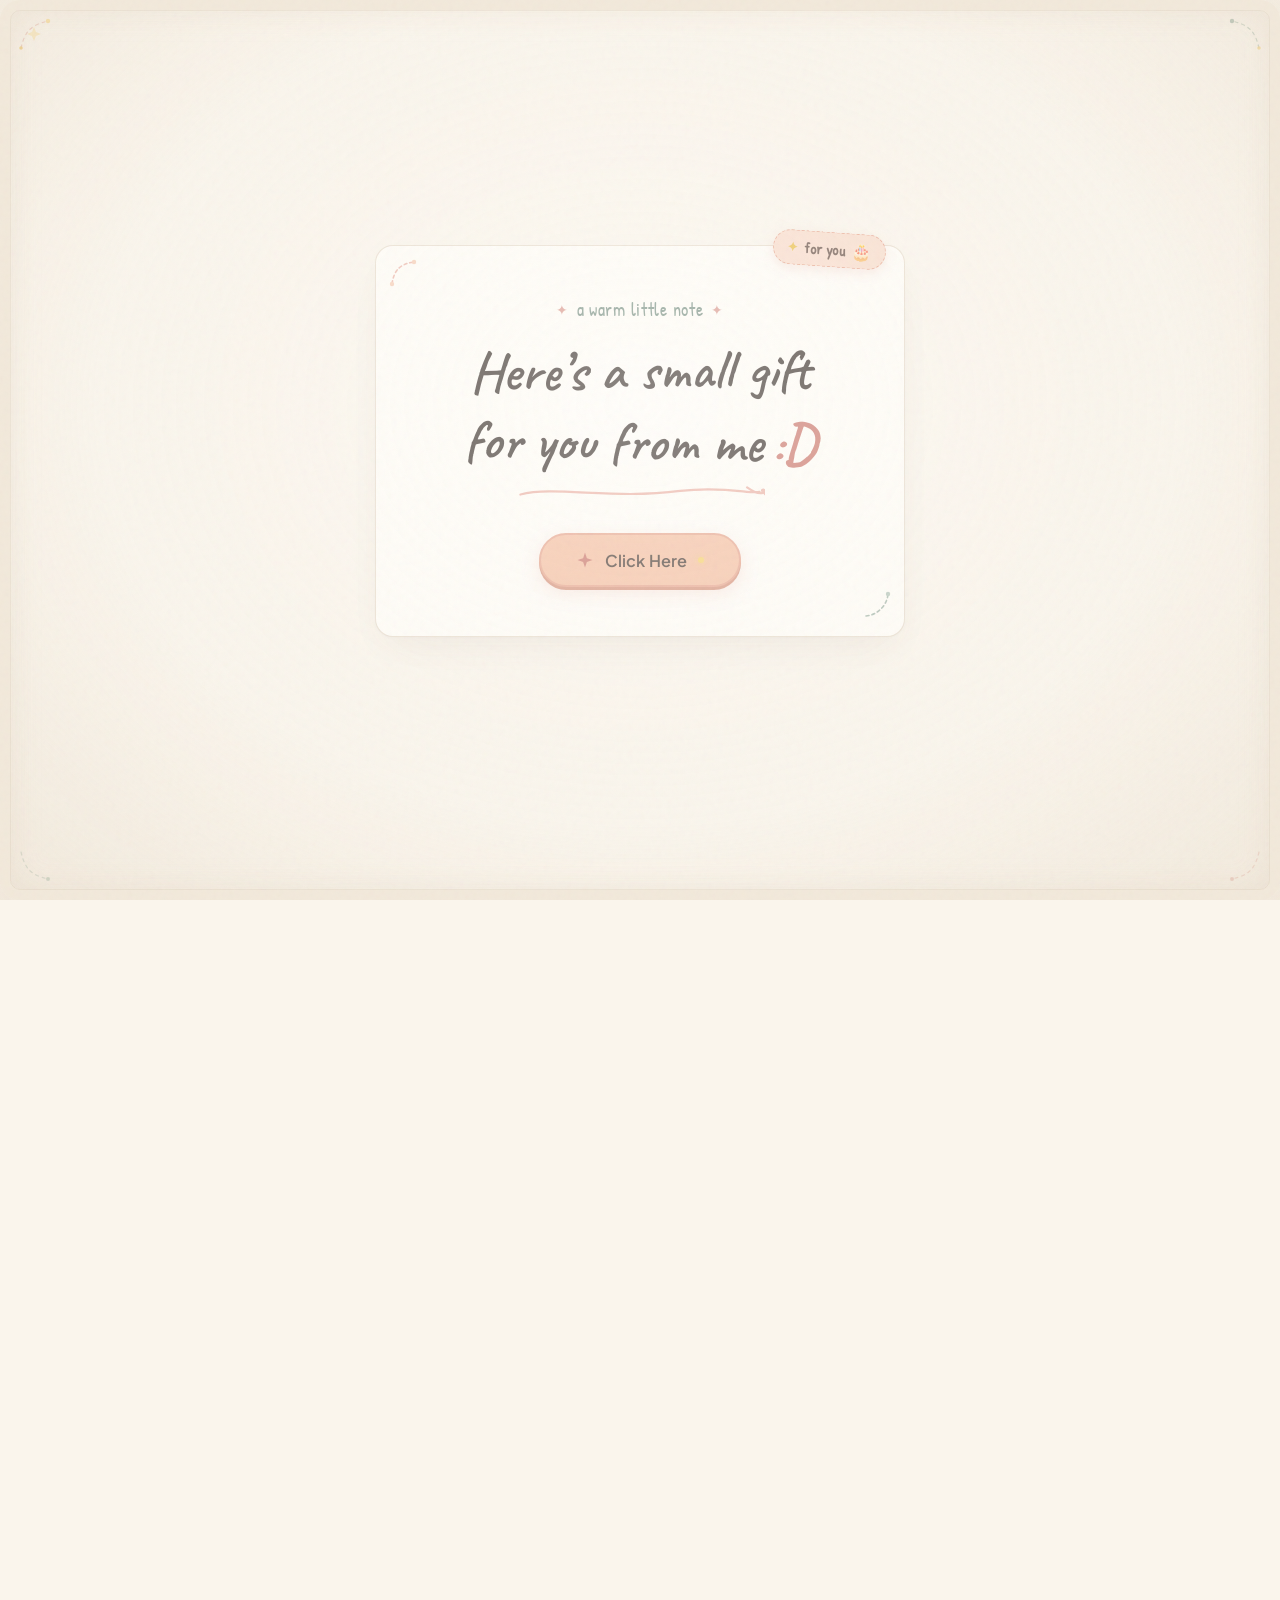
==== commit d4d5459c: "Remove wish tags under GIFs and enable scroll strictly after bloom and text finish" ====
--- a/index.html
+++ b/index.html
@@ -13,7 +13,7 @@
   <link rel="preconnect" href="https://fonts.gstatic.com" crossorigin>
   <link href="https://fonts.googleapis.com/css2?family=Caveat:wght@500;600;700&family=Patrick+Hand&family=Plus+Jakarta+Sans:wght@400;500;600;700&display=swap" rel="stylesheet">
   
-  <link rel="stylesheet" href="style.css?v=20260816_sweet_ui_v1">
+  <link rel="stylesheet" href="style.css?v=20260816_scroll_after_bloom_v1">
 </head>
 <body>
 
@@ -461,9 +461,6 @@
           <div class="moment-media-wrap">
             <img src="assets/cats/cat1_stare.gif?t=2026081601" alt="Cat staring nonchalantly" class="meme-gif" loading="eager" decoding="async">
           </div>
-          <div class="polaroid-caption">
-            <span class="caption-text">✨ wish #1 · sweetest smiles</span>
-          </div>
         </div>
       </div>
     </section>
@@ -477,9 +474,6 @@
           <div class="moment-media-wrap">
             <img src="assets/cats/cat2_leaf.gif?t=2026081602" alt="Calm cat with leaf" class="meme-gif" loading="eager" decoding="async">
           </div>
-          <div class="polaroid-caption">
-            <span class="caption-text">🍃 wish #2 · peaceful days</span>
-          </div>
         </div>
       </div>
     </section>
@@ -493,9 +487,6 @@
           <div class="moment-media-wrap">
             <img src="assets/cats/cat3_hug.gif?t=2026081602" alt="Cats hugging" class="meme-gif" loading="eager" decoding="async">
           </div>
-          <div class="polaroid-caption">
-            <span class="caption-text">🤍 wish #3 · cozy hugs</span>
-          </div>
         </div>
       </div>
     </section>
@@ -509,9 +500,6 @@
           <div class="moment-media-wrap">
             <img src="assets/cats/cat4_pat.gif?t=2026081605" alt="Cat being patted gently on head" class="meme-gif" loading="eager" decoding="async">
           </div>
-          <div class="polaroid-caption">
-            <span class="caption-text">🐾 wish #4 · gentle pats</span>
-          </div>
         </div>
       </div>
     </section>
@@ -544,6 +532,6 @@
   <!-- Particle Burst Layer -->
   <div class="burst-layer" id="burstLayer" aria-hidden="true"></div>
 
-  <script src="app.js?v=20260816_sweet_ui_v1"></script>
+  <script src="app.js?v=20260816_scroll_after_bloom_v1"></script>
 </body>
 </html>
--- a/style.css
+++ b/style.css
@@ -59,11 +59,29 @@
 
 body {
   width: 100%;
-  min-height: 100vh;
   background-color: var(--bg-paper);
   color: var(--ink-primary);
   font-family: var(--font-ui);
   -webkit-overflow-scrolling: touch;
+}
+
+/* Scroll-Lock: Locked until flower bloom & centerpiece text finish */
+html:not(.scroll-ready),
+body:not(.scroll-ready) {
+  overflow: hidden !important;
+  height: 100vh !important;
+  max-height: 100vh !important;
+  touch-action: none;
+}
+
+html.scroll-ready,
+body.scroll-ready {
+  overflow-y: auto !important;
+  overflow-x: hidden !important;
+  min-height: 100vh;
+  height: auto !important;
+  touch-action: auto;
+  scroll-behavior: smooth;
 }
 
 /* ==========================================================================
@@ -762,19 +780,6 @@
   display: block;
 }
 
-.polaroid-caption {
-  margin-top: 0.65rem;
-  text-align: center;
-}
-
-.caption-text {
-  font-family: var(--font-handwritten);
-  font-size: 1.25rem;
-  font-weight: 600;
-  color: var(--ink-soft);
-  letter-spacing: 0.02em;
-}
-
 /* ==========================================================================
    SUBTLE BOTANICAL SECTION DIVIDER
    ========================================================================== */
